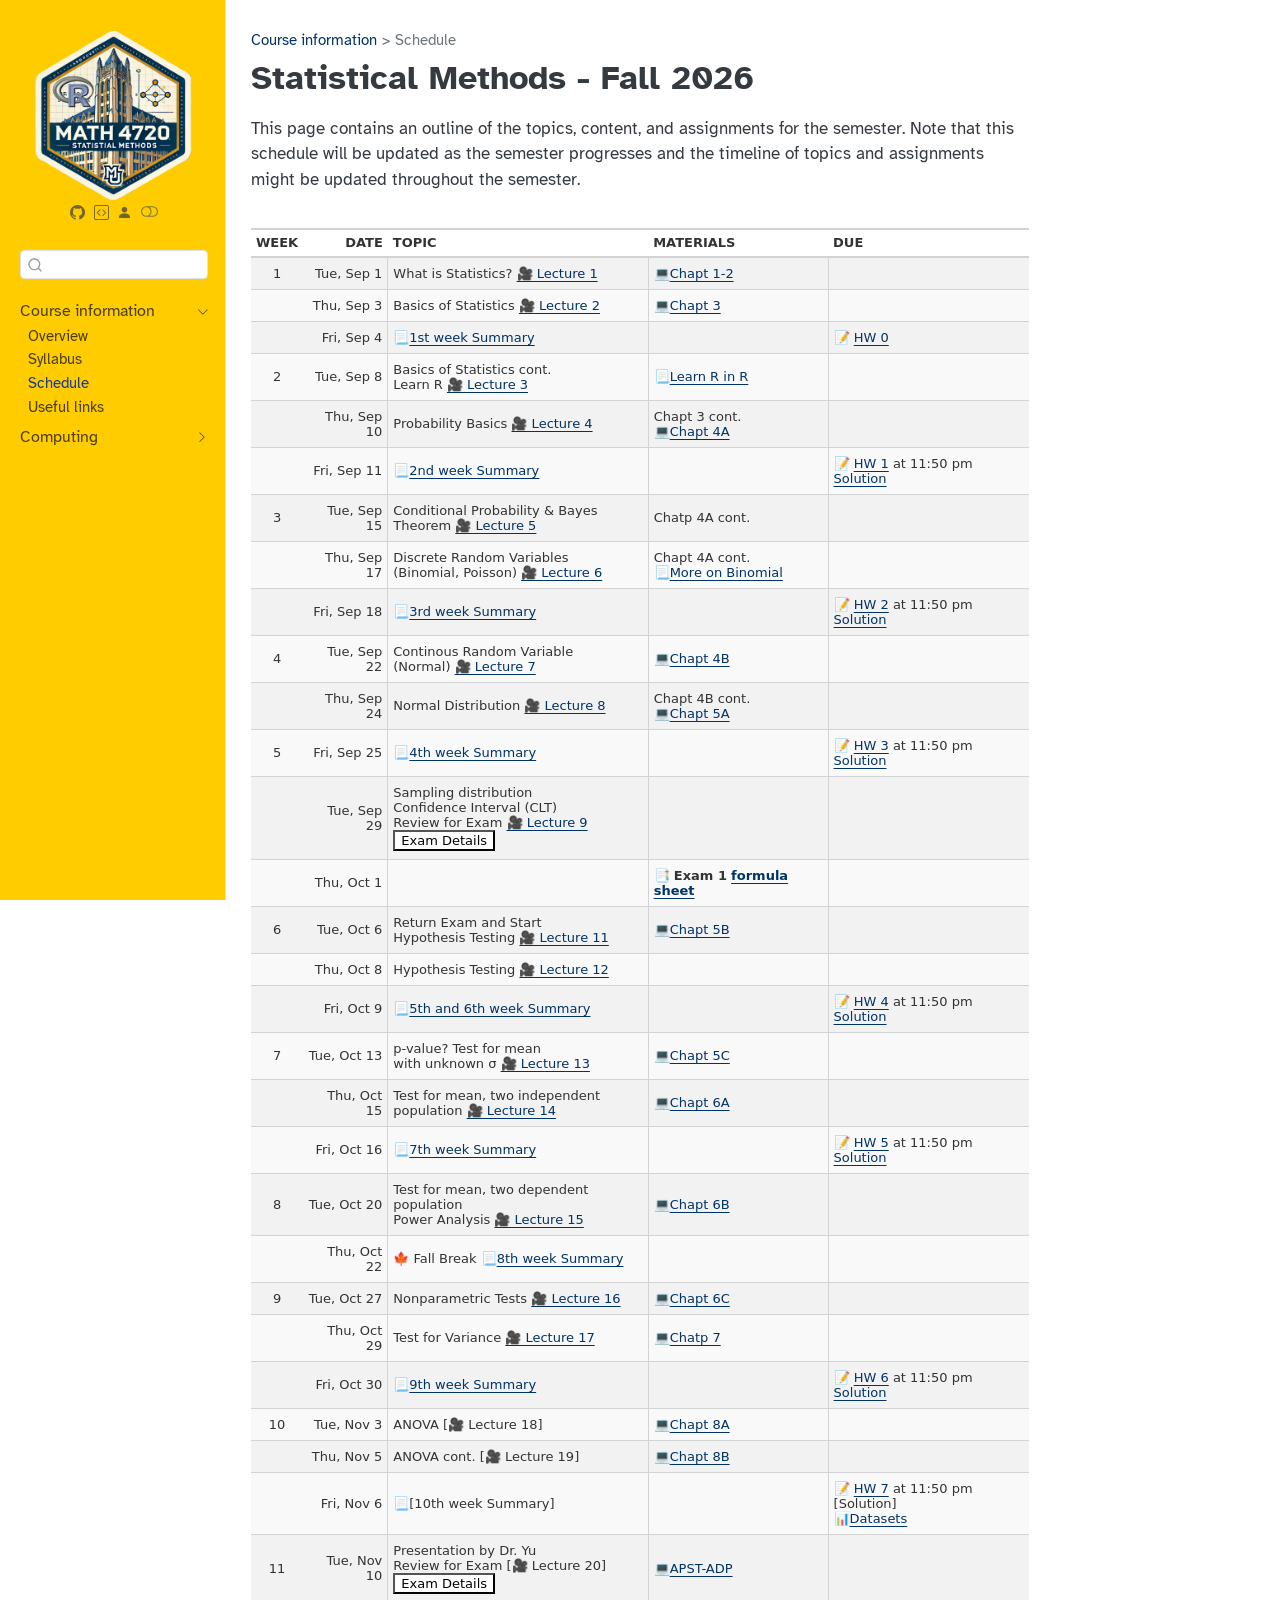
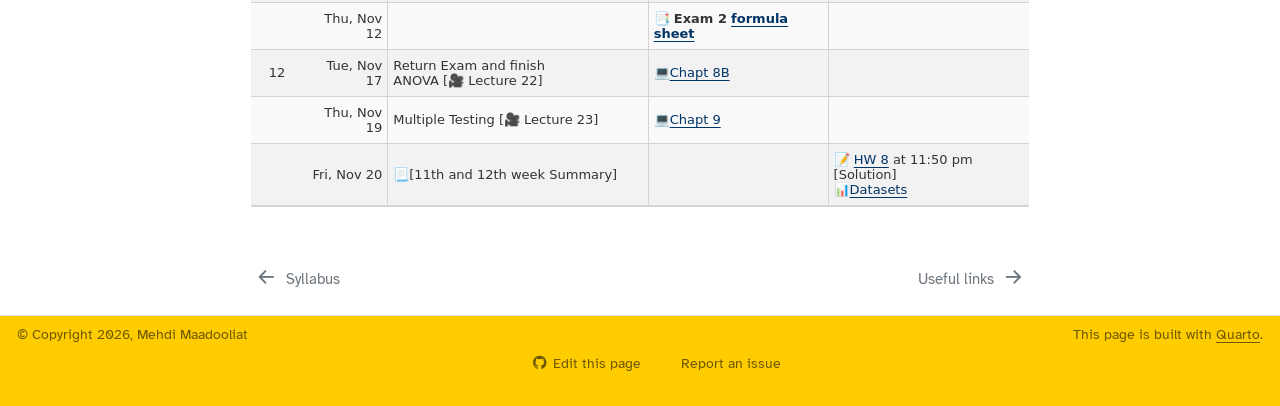
==== index.html @ c29552c4 "Deploying to gh-pages from @ mmadoliat/statmeth-f26@76bbafe09c97dda38ba0b9396dd1fb49b30113b1 🚀" ====
<!DOCTYPE html>
<html xmlns="http://www.w3.org/1999/xhtml" lang="en" xml:lang="en"><head>

<meta charset="utf-8">
<meta name="generator" content="quarto-1.5.9">

<meta name="viewport" content="width=device-width, initial-scale=1.0, user-scalable=yes">


<title>MATH 4720 (MSSC 5720) – Statistical Methods - Fall 2026</title>
<style>
code{white-space: pre-wrap;}
span.smallcaps{font-variant: small-caps;}
div.columns{display: flex; gap: min(4vw, 1.5em);}
div.column{flex: auto; overflow-x: auto;}
div.hanging-indent{margin-left: 1.5em; text-indent: -1.5em;}
ul.task-list{list-style: none;}
ul.task-list li input[type="checkbox"] {
  width: 0.8em;
  margin: 0 0.8em 0.2em -1em; /* quarto-specific, see https://github.com/quarto-dev/quarto-cli/issues/4556 */ 
  vertical-align: middle;
}
</style>


<script src="site_libs/quarto-nav/quarto-nav.js"></script>
<script src="site_libs/clipboard/clipboard.min.js"></script>
<script src="site_libs/quarto-search/autocomplete.umd.js"></script>
<script src="site_libs/quarto-search/fuse.min.js"></script>
<script src="site_libs/quarto-search/quarto-search.js"></script>
<meta name="quarto:offset" content="./">
<link href="./course-links.html" rel="next">
<link href="./course-syllabus.html" rel="prev">
<script src="site_libs/quarto-html/quarto.js"></script>
<script src="site_libs/quarto-html/popper.min.js"></script>
<script src="site_libs/quarto-html/tippy.umd.min.js"></script>
<script src="site_libs/quarto-html/anchor.min.js"></script>
<link href="site_libs/quarto-html/tippy.css" rel="stylesheet">
<link href="site_libs/quarto-html/quarto-syntax-highlighting.css" rel="stylesheet" class="quarto-color-scheme" id="quarto-text-highlighting-styles">
<link href="site_libs/quarto-html/quarto-syntax-highlighting-dark.css" rel="prefetch" class="quarto-color-scheme quarto-color-alternate" id="quarto-text-highlighting-styles">
<script src="site_libs/bootstrap/bootstrap.min.js"></script>
<link href="site_libs/bootstrap/bootstrap-icons.css" rel="stylesheet">
<link href="site_libs/bootstrap/bootstrap.min.css" rel="stylesheet" class="quarto-color-scheme" id="quarto-bootstrap" data-mode="light">
<link href="site_libs/bootstrap/bootstrap-dark.min.css" rel="prefetch" class="quarto-color-scheme quarto-color-alternate" id="quarto-bootstrap" data-mode="dark">
<script id="quarto-search-options" type="application/json">{
  "location": "sidebar",
  "copy-button": false,
  "collapse-after": 3,
  "panel-placement": "start",
  "type": "textbox",
  "limit": 50,
  "keyboard-shortcut": [
    "f",
    "/",
    "s"
  ],
  "show-item-context": false,
  "language": {
    "search-no-results-text": "No results",
    "search-matching-documents-text": "matching documents",
    "search-copy-link-title": "Copy link to search",
    "search-hide-matches-text": "Hide additional matches",
    "search-more-match-text": "more match in this document",
    "search-more-matches-text": "more matches in this document",
    "search-clear-button-title": "Clear",
    "search-text-placeholder": "",
    "search-detached-cancel-button-title": "Cancel",
    "search-submit-button-title": "Submit",
    "search-label": "Search"
  }
}</script>


<meta property="og:title" content="MATH 4720 (MSSC 5720) - Statistical Methods - Fall 2026">
<meta property="og:description" content="Homepage for ‘Statistical Methods’ at Marquette University, Fall 2026.">
<meta property="og:site_name" content="MATH 4720 (MSSC 5720)">
<meta name="twitter:title" content="MATH 4720 (MSSC 5720) - Statistical Methods - Fall 2026">
<meta name="twitter:description" content="Homepage for ‘Statistical Methods’ at Marquette University, Fall 2026.">
<meta name="twitter:image" content="https://tinyurl.com/f26-4720/images/twitter-card.png">
<meta name="twitter:creator" content="@mmadoliat">
<meta name="twitter:image-height" content="1080">
<meta name="twitter:image-width" content="1920">
<meta name="twitter:card" content="summary_large_image">
</head>

<body class="nav-sidebar docked">

<div id="quarto-search-results"></div>
  <header id="quarto-header" class="headroom fixed-top">
  <nav class="quarto-secondary-nav">
    <div class="container-fluid d-flex">
      <button type="button" class="quarto-btn-toggle btn" data-bs-toggle="collapse" data-bs-target=".quarto-sidebar-collapse-item" aria-controls="quarto-sidebar" aria-expanded="false" aria-label="Toggle sidebar navigation" onclick="if (window.quartoToggleHeadroom) { window.quartoToggleHeadroom(); }">
        <i class="bi bi-layout-text-sidebar-reverse"></i>
      </button>
        <nav class="quarto-page-breadcrumbs" aria-label="breadcrumb"><ol class="breadcrumb"><li class="breadcrumb-item"><a href="./course-overview.html">Course information</a></li><li class="breadcrumb-item"><a href="./index.html">Schedule</a></li></ol></nav>
        <a class="flex-grow-1" role="button" data-bs-toggle="collapse" data-bs-target=".quarto-sidebar-collapse-item" aria-controls="quarto-sidebar" aria-expanded="false" aria-label="Toggle sidebar navigation" onclick="if (window.quartoToggleHeadroom) { window.quartoToggleHeadroom(); }">      
        </a>
      <button type="button" class="btn quarto-search-button" aria-label="" onclick="window.quartoOpenSearch();">
        <i class="bi bi-search"></i>
      </button>
    </div>
  </nav>
</header>
<!-- content -->
<div id="quarto-content" class="quarto-container page-columns page-rows-contents page-layout-article">
<!-- sidebar -->
  <nav id="quarto-sidebar" class="sidebar collapse collapse-horizontal quarto-sidebar-collapse-item sidebar-navigation docked overflow-auto">
    <div class="pt-lg-2 mt-2 text-center sidebar-header">
      <a href="./index.html" class="sidebar-logo-link">
      <img src="./images/logo.png" alt="" class="sidebar-logo py-0 d-lg-inline d-none">
      </a>
      <div class="sidebar-tools-main tools-wide">
    <a href="https://github.com/mmadoliat/statmeth-f26/" title="GitHub organization" class="quarto-navigation-tool px-1" aria-label="GitHub organization"><i class="bi bi-github"></i></a>
    <a href="https://tinyurl.com/f26-4720" title="TinyURL" class="quarto-navigation-tool px-1" aria-label="TinyURL"><i class="bi bi-code-square"></i></a>
    <a href="https://d2l.mu.edu/" title="D2L" class="quarto-navigation-tool px-1" aria-label="D2L"><i class="bi bi-person-fill"></i></a>
  <a href="" class="quarto-color-scheme-toggle quarto-navigation-tool  px-1" onclick="window.quartoToggleColorScheme(); return false;" title="Toggle dark mode"><i class="bi"></i></a>
</div>
      </div>
        <div class="mt-2 flex-shrink-0 align-items-center">
        <div class="sidebar-search">
        <div id="quarto-search" class="" title="Search"></div>
        </div>
        </div>
    <div class="sidebar-menu-container"> 
    <ul class="list-unstyled mt-1">
        <li class="sidebar-item sidebar-item-section">
      <div class="sidebar-item-container"> 
            <a class="sidebar-item-text sidebar-link text-start" data-bs-toggle="collapse" data-bs-target="#quarto-sidebar-section-1" aria-expanded="true">
 <span class="menu-text">Course information</span></a>
          <a class="sidebar-item-toggle text-start" data-bs-toggle="collapse" data-bs-target="#quarto-sidebar-section-1" aria-expanded="true" aria-label="Toggle section">
            <i class="bi bi-chevron-right ms-2"></i>
          </a> 
      </div>
      <ul id="quarto-sidebar-section-1" class="collapse list-unstyled sidebar-section depth1 show">  
          <li class="sidebar-item">
  <div class="sidebar-item-container"> 
  <a href="./course-overview.html" class="sidebar-item-text sidebar-link">
 <span class="menu-text">Overview</span></a>
  </div>
</li>
          <li class="sidebar-item">
  <div class="sidebar-item-container"> 
  <a href="./course-syllabus.html" class="sidebar-item-text sidebar-link">
 <span class="menu-text">Syllabus</span></a>
  </div>
</li>
          <li class="sidebar-item">
  <div class="sidebar-item-container"> 
  <a href="./index.html" class="sidebar-item-text sidebar-link active">
 <span class="menu-text">Schedule</span></a>
  </div>
</li>
          <li class="sidebar-item">
  <div class="sidebar-item-container"> 
  <a href="./course-links.html" class="sidebar-item-text sidebar-link">
 <span class="menu-text">Useful links</span></a>
  </div>
</li>
      </ul>
  </li>
        <li class="sidebar-item sidebar-item-section">
      <div class="sidebar-item-container"> 
            <a class="sidebar-item-text sidebar-link text-start collapsed" data-bs-toggle="collapse" data-bs-target="#quarto-sidebar-section-2" aria-expanded="false">
 <span class="menu-text">Computing</span></a>
          <a class="sidebar-item-toggle text-start collapsed" data-bs-toggle="collapse" data-bs-target="#quarto-sidebar-section-2" aria-expanded="false" aria-label="Toggle section">
            <i class="bi bi-chevron-right ms-2"></i>
          </a> 
      </div>
      <ul id="quarto-sidebar-section-2" class="collapse list-unstyled sidebar-section depth1 ">  
          <li class="sidebar-item">
  <div class="sidebar-item-container"> 
  <a href="./computing/computing-cheatsheets.html" class="sidebar-item-text sidebar-link">
 <span class="menu-text">Cheatsheets</span></a>
  </div>
</li>
      </ul>
  </li>
    </ul>
    </div>
</nav>
<div id="quarto-sidebar-glass" class="quarto-sidebar-collapse-item" data-bs-toggle="collapse" data-bs-target=".quarto-sidebar-collapse-item"></div>
<!-- margin-sidebar -->
    <div id="quarto-margin-sidebar" class="sidebar margin-sidebar zindex-bottom">
        
    </div>
<!-- main -->
<main class="content" id="quarto-document-content">

<header id="title-block-header" class="quarto-title-block default"><nav class="quarto-page-breadcrumbs quarto-title-breadcrumbs d-none d-lg-block" aria-label="breadcrumb"><ol class="breadcrumb"><li class="breadcrumb-item"><a href="./course-overview.html">Course information</a></li><li class="breadcrumb-item"><a href="./index.html">Schedule</a></li></ol></nav>
<div class="quarto-title">
<h1 class="title">Statistical Methods - Fall 2026</h1>
</div>



<div class="quarto-title-meta">

    
  
    
  </div>
  


</header>


<p>This page contains an outline of the topics, content, and assignments for the semester. Note that this schedule will be updated as the semester progresses and the timeline of topics and assignments might be updated throughout the semester.</p>
<div class="cell">
<div class="cell-output-display">
<div>
<div id="nlywoxicpt" style="padding-left:0px;padding-right:0px;padding-top:10px;padding-bottom:10px;overflow-x:auto;overflow-y:auto;width:auto;height:auto;">
<style>#nlywoxicpt table {
  font-family: system-ui, 'Segoe UI', Roboto, Helvetica, Arial, sans-serif, 'Apple Color Emoji', 'Segoe UI Emoji', 'Segoe UI Symbol', 'Noto Color Emoji';
  -webkit-font-smoothing: antialiased;
  -moz-osx-font-smoothing: grayscale;
}

#nlywoxicpt thead, #nlywoxicpt tbody, #nlywoxicpt tfoot, #nlywoxicpt tr, #nlywoxicpt td, #nlywoxicpt th {
  border-style: none;
}

#nlywoxicpt p {
  margin: 0;
  padding: 0;
}

#nlywoxicpt .gt_table {
  display: table;
  border-collapse: collapse;
  line-height: normal;
  margin-left: auto;
  margin-right: auto;
  color: #333333;
  font-size: 13px;
  font-weight: normal;
  font-style: normal;
  background-color: #FFFFFF;
  width: auto;
  border-top-style: solid;
  border-top-width: 2px;
  border-top-color: #A8A8A8;
  border-right-style: none;
  border-right-width: 2px;
  border-right-color: #D3D3D3;
  border-bottom-style: solid;
  border-bottom-width: 2px;
  border-bottom-color: #A8A8A8;
  border-left-style: none;
  border-left-width: 2px;
  border-left-color: #D3D3D3;
}

#nlywoxicpt .gt_caption {
  padding-top: 4px;
  padding-bottom: 4px;
}

#nlywoxicpt .gt_title {
  color: #333333;
  font-size: 125%;
  font-weight: initial;
  padding-top: 4px;
  padding-bottom: 4px;
  padding-left: 5px;
  padding-right: 5px;
  border-bottom-color: #FFFFFF;
  border-bottom-width: 0;
}

#nlywoxicpt .gt_subtitle {
  color: #333333;
  font-size: 85%;
  font-weight: initial;
  padding-top: 3px;
  padding-bottom: 5px;
  padding-left: 5px;
  padding-right: 5px;
  border-top-color: #FFFFFF;
  border-top-width: 0;
}

#nlywoxicpt .gt_heading {
  background-color: #FFFFFF;
  text-align: center;
  border-bottom-color: #FFFFFF;
  border-left-style: none;
  border-left-width: 1px;
  border-left-color: #D3D3D3;
  border-right-style: none;
  border-right-width: 1px;
  border-right-color: #D3D3D3;
}

#nlywoxicpt .gt_bottom_border {
  border-bottom-style: solid;
  border-bottom-width: 2px;
  border-bottom-color: #D3D3D3;
}

#nlywoxicpt .gt_col_headings {
  border-top-style: solid;
  border-top-width: 2px;
  border-top-color: #D3D3D3;
  border-bottom-style: solid;
  border-bottom-width: 2px;
  border-bottom-color: #D3D3D3;
  border-left-style: none;
  border-left-width: 1px;
  border-left-color: #D3D3D3;
  border-right-style: none;
  border-right-width: 1px;
  border-right-color: #D3D3D3;
}

#nlywoxicpt .gt_col_heading {
  color: #333333;
  background-color: #FFFFFF;
  font-size: 100%;
  font-weight: normal;
  text-transform: inherit;
  border-left-style: none;
  border-left-width: 1px;
  border-left-color: #D3D3D3;
  border-right-style: none;
  border-right-width: 1px;
  border-right-color: #D3D3D3;
  vertical-align: bottom;
  padding-top: 5px;
  padding-bottom: 6px;
  padding-left: 5px;
  padding-right: 5px;
  overflow-x: hidden;
}

#nlywoxicpt .gt_column_spanner_outer {
  color: #333333;
  background-color: #FFFFFF;
  font-size: 100%;
  font-weight: normal;
  text-transform: inherit;
  padding-top: 0;
  padding-bottom: 0;
  padding-left: 4px;
  padding-right: 4px;
}

#nlywoxicpt .gt_column_spanner_outer:first-child {
  padding-left: 0;
}

#nlywoxicpt .gt_column_spanner_outer:last-child {
  padding-right: 0;
}

#nlywoxicpt .gt_column_spanner {
  border-bottom-style: solid;
  border-bottom-width: 2px;
  border-bottom-color: #D3D3D3;
  vertical-align: bottom;
  padding-top: 5px;
  padding-bottom: 5px;
  overflow-x: hidden;
  display: inline-block;
  width: 100%;
}

#nlywoxicpt .gt_spanner_row {
  border-bottom-style: hidden;
}

#nlywoxicpt .gt_group_heading {
  padding-top: 8px;
  padding-bottom: 8px;
  padding-left: 5px;
  padding-right: 5px;
  color: #333333;
  background-color: #FFFFFF;
  font-size: 100%;
  font-weight: initial;
  text-transform: inherit;
  border-top-style: solid;
  border-top-width: 2px;
  border-top-color: #D3D3D3;
  border-bottom-style: solid;
  border-bottom-width: 2px;
  border-bottom-color: #D3D3D3;
  border-left-style: none;
  border-left-width: 1px;
  border-left-color: #D3D3D3;
  border-right-style: none;
  border-right-width: 1px;
  border-right-color: #D3D3D3;
  vertical-align: middle;
  text-align: left;
}

#nlywoxicpt .gt_empty_group_heading {
  padding: 0.5px;
  color: #333333;
  background-color: #FFFFFF;
  font-size: 100%;
  font-weight: initial;
  border-top-style: solid;
  border-top-width: 2px;
  border-top-color: #D3D3D3;
  border-bottom-style: solid;
  border-bottom-width: 2px;
  border-bottom-color: #D3D3D3;
  vertical-align: middle;
}

#nlywoxicpt .gt_from_md > :first-child {
  margin-top: 0;
}

#nlywoxicpt .gt_from_md > :last-child {
  margin-bottom: 0;
}

#nlywoxicpt .gt_row {
  padding-top: 8px;
  padding-bottom: 8px;
  padding-left: 5px;
  padding-right: 5px;
  margin: 10px;
  border-top-style: solid;
  border-top-width: 1px;
  border-top-color: #D3D3D3;
  border-left-style: none;
  border-left-width: 1px;
  border-left-color: #D3D3D3;
  border-right-style: none;
  border-right-width: 1px;
  border-right-color: #D3D3D3;
  vertical-align: middle;
  overflow-x: hidden;
}

#nlywoxicpt .gt_stub {
  color: #333333;
  background-color: #FFFFFF;
  font-size: 100%;
  font-weight: initial;
  text-transform: inherit;
  border-right-style: solid;
  border-right-width: 2px;
  border-right-color: #D3D3D3;
  padding-left: 5px;
  padding-right: 5px;
}

#nlywoxicpt .gt_stub_row_group {
  color: #333333;
  background-color: #FFFFFF;
  font-size: 100%;
  font-weight: initial;
  text-transform: inherit;
  border-right-style: solid;
  border-right-width: 2px;
  border-right-color: #D3D3D3;
  padding-left: 5px;
  padding-right: 5px;
  vertical-align: top;
}

#nlywoxicpt .gt_row_group_first td {
  border-top-width: 2px;
}

#nlywoxicpt .gt_row_group_first th {
  border-top-width: 2px;
}

#nlywoxicpt .gt_summary_row {
  color: #333333;
  background-color: #FFFFFF;
  text-transform: inherit;
  padding-top: 8px;
  padding-bottom: 8px;
  padding-left: 5px;
  padding-right: 5px;
}

#nlywoxicpt .gt_first_summary_row {
  border-top-style: solid;
  border-top-color: #D3D3D3;
}

#nlywoxicpt .gt_first_summary_row.thick {
  border-top-width: 2px;
}

#nlywoxicpt .gt_last_summary_row {
  padding-top: 8px;
  padding-bottom: 8px;
  padding-left: 5px;
  padding-right: 5px;
  border-bottom-style: solid;
  border-bottom-width: 2px;
  border-bottom-color: #D3D3D3;
}

#nlywoxicpt .gt_grand_summary_row {
  color: #333333;
  background-color: #FFFFFF;
  text-transform: inherit;
  padding-top: 8px;
  padding-bottom: 8px;
  padding-left: 5px;
  padding-right: 5px;
}

#nlywoxicpt .gt_first_grand_summary_row {
  padding-top: 8px;
  padding-bottom: 8px;
  padding-left: 5px;
  padding-right: 5px;
  border-top-style: double;
  border-top-width: 6px;
  border-top-color: #D3D3D3;
}

#nlywoxicpt .gt_last_grand_summary_row_top {
  padding-top: 8px;
  padding-bottom: 8px;
  padding-left: 5px;
  padding-right: 5px;
  border-bottom-style: double;
  border-bottom-width: 6px;
  border-bottom-color: #D3D3D3;
}

#nlywoxicpt .gt_striped {
  background-color: rgba(128, 128, 128, 0.05);
}

#nlywoxicpt .gt_table_body {
  border-top-style: solid;
  border-top-width: 2px;
  border-top-color: #D3D3D3;
  border-bottom-style: solid;
  border-bottom-width: 2px;
  border-bottom-color: #D3D3D3;
}

#nlywoxicpt .gt_footnotes {
  color: #333333;
  background-color: #FFFFFF;
  border-bottom-style: none;
  border-bottom-width: 2px;
  border-bottom-color: #D3D3D3;
  border-left-style: none;
  border-left-width: 2px;
  border-left-color: #D3D3D3;
  border-right-style: none;
  border-right-width: 2px;
  border-right-color: #D3D3D3;
}

#nlywoxicpt .gt_footnote {
  margin: 0px;
  font-size: 90%;
  padding-top: 4px;
  padding-bottom: 4px;
  padding-left: 5px;
  padding-right: 5px;
}

#nlywoxicpt .gt_sourcenotes {
  color: #333333;
  background-color: #FFFFFF;
  border-bottom-style: none;
  border-bottom-width: 2px;
  border-bottom-color: #D3D3D3;
  border-left-style: none;
  border-left-width: 2px;
  border-left-color: #D3D3D3;
  border-right-style: none;
  border-right-width: 2px;
  border-right-color: #D3D3D3;
}

#nlywoxicpt .gt_sourcenote {
  font-size: 90%;
  padding-top: 4px;
  padding-bottom: 4px;
  padding-left: 5px;
  padding-right: 5px;
}

#nlywoxicpt .gt_left {
  text-align: left;
}

#nlywoxicpt .gt_center {
  text-align: center;
}

#nlywoxicpt .gt_right {
  text-align: right;
  font-variant-numeric: tabular-nums;
}

#nlywoxicpt .gt_font_normal {
  font-weight: normal;
}

#nlywoxicpt .gt_font_bold {
  font-weight: bold;
}

#nlywoxicpt .gt_font_italic {
  font-style: italic;
}

#nlywoxicpt .gt_super {
  font-size: 65%;
}

#nlywoxicpt .gt_footnote_marks {
  font-size: 75%;
  vertical-align: 0.4em;
  position: initial;
}

#nlywoxicpt .gt_asterisk {
  font-size: 100%;
  vertical-align: 0;
}

#nlywoxicpt .gt_indent_1 {
  text-indent: 5px;
}

#nlywoxicpt .gt_indent_2 {
  text-indent: 10px;
}

#nlywoxicpt .gt_indent_3 {
  text-indent: 15px;
}

#nlywoxicpt .gt_indent_4 {
  text-indent: 20px;
}

#nlywoxicpt .gt_indent_5 {
  text-indent: 25px;
}

#nlywoxicpt .katex-display {
  display: inline-flex !important;
  margin-bottom: 0.75em !important;
}

#nlywoxicpt div.Reactable > div.rt-table > div.rt-thead > div.rt-tr.rt-tr-group-header > div.rt-th-group:after {
  height: 0px !important;
}
</style>

<table class="gt_table table table-sm table-striped small" data-quarto-postprocess="true" data-quarto-disable-processing="false" data-quarto-bootstrap="false">
<thead>
<tr class="header gt_col_headings">
<th id="<div data-qmd-base64=&quot;KipXRUVLKio=&quot;><div class='gt_from_md'><p><strong>WEEK</strong></p>
</div></div>" class="gt_col_heading gt_columns_bottom_border gt_center" data-quarto-table-cell-role="th" scope="col"><p><strong>WEEK</strong></p></th>
<th id="<div data-qmd-base64=&quot;KipEQVRFKio=&quot;><div class='gt_from_md'><p><strong>DATE</strong></p>
</div></div>" class="gt_col_heading gt_columns_bottom_border gt_right" data-quarto-table-cell-role="th" scope="col"><p><strong>DATE</strong></p></th>
<th id="<div data-qmd-base64=&quot;KipUT1BJQyoq&quot;><div class='gt_from_md'><p><strong>TOPIC</strong></p>
</div></div>" class="gt_col_heading gt_columns_bottom_border gt_left" data-quarto-table-cell-role="th" scope="col"><p><strong>TOPIC</strong></p></th>
<th id="<div data-qmd-base64=&quot;KipNQVRFUklBTFMqKg==&quot;><div class='gt_from_md'><p><strong>MATERIALS</strong></p>
</div></div>" class="gt_col_heading gt_columns_bottom_border gt_left" data-quarto-table-cell-role="th" scope="col"><p><strong>MATERIALS</strong></p></th>
<th id="<div data-qmd-base64=&quot;KipEVUUqKg==&quot;><div class='gt_from_md'><p><strong>DUE</strong></p>
</div></div>" class="gt_col_heading gt_columns_bottom_border gt_left" data-quarto-table-cell-role="th" scope="col"><p><strong>DUE</strong></p></th>
</tr>
</thead>
<tbody class="gt_table_body">
<tr class="odd">
<td class="gt_row gt_center" headers="week">1</td>
<td class="gt_row gt_right" headers="date" style="border-right-width: 1px; border-right-style: solid; border-right-color: #D3D3D3">Tue, Sep 1</td>
<td class="gt_row gt_left" headers="topic" style="border-right-width: 1px; border-right-style: solid; border-right-color: #D3D3D3"><p>What is Statistics? <a href="https://marq.sharepoint.com/:v:/t/SIS_1820_1_0054/IQAE0M5m7HeLQ4xJ21-NlZm9AQFQqF8CidukUp87XTRj3QA?e=zSW6y9">🎥 Lecture 1</a></p></td>
<td class="gt_row gt_left" headers="materials" style="border-right-width: 1px; border-right-style: solid; border-right-color: #D3D3D3"><p>💻<a href="./slides/pdf/Chapt1-2.pdf">Chapt 1-2</a></p></td>
<td class="gt_row gt_left" headers="due"><br>
</td>
</tr>
<tr class="even">
<td class="gt_row gt_center gt_striped" headers="week"><br>
</td>
<td class="gt_row gt_right gt_striped" headers="date" style="border-right-width: 1px; border-right-style: solid; border-right-color: #D3D3D3">Thu, Sep 3</td>
<td class="gt_row gt_left gt_striped" headers="topic" style="border-right-width: 1px; border-right-style: solid; border-right-color: #D3D3D3"><p>Basics of Statistics <a href="https://marq.sharepoint.com/:v:/t/SIS_1820_1_0054/IQB5DtgOymg2TIJ_WgNOyyIKAStouUdgENz4pvC7JYA2u6c?e=d2HgjU">🎥 Lecture 2</a></p></td>
<td class="gt_row gt_left gt_striped" headers="materials" style="border-right-width: 1px; border-right-style: solid; border-right-color: #D3D3D3"><p>💻<a href="./slides/pdf/Chapt3.pdf">Chapt 3</a></p></td>
<td class="gt_row gt_left gt_striped" headers="due"><br>
</td>
</tr>
<tr class="odd">
<td class="gt_row gt_center" headers="week"><br>
</td>
<td class="gt_row gt_right" headers="date" style="border-right-width: 1px; border-right-style: solid; border-right-color: #D3D3D3">Fri, Sep 4</td>
<td class="gt_row gt_left" headers="topic" style="border-right-width: 1px; border-right-style: solid; border-right-color: #D3D3D3"><p>📃<a href="./summary/sum1_4720_f26.pdf">1st week Summary</a></p></td>
<td class="gt_row gt_left" headers="materials" style="border-right-width: 1px; border-right-style: solid; border-right-color: #D3D3D3"><br>
</td>
<td class="gt_row gt_left" headers="due"><p>📝 <a href="https://swirlstats.com/">HW 0</a></p></td>
</tr>
<tr class="even">
<td class="gt_row gt_center gt_striped" headers="week">2</td>
<td class="gt_row gt_right gt_striped" headers="date" style="border-right-width: 1px; border-right-style: solid; border-right-color: #D3D3D3">Tue, Sep 8</td>
<td class="gt_row gt_left gt_striped" headers="topic" style="border-right-width: 1px; border-right-style: solid; border-right-color: #D3D3D3"><p>Basics of Statistics cont. <br> Learn R <a href="https://marq.sharepoint.com/:v:/t/SIS_1820_1_0054/IQCADgsLpJd1Saa2p_ctNNuUAYOeLqgaKKxhX8M549UuA8o?e=kHAfJc">🎥 Lecture 3</a></p></td>
<td class="gt_row gt_left gt_striped" headers="materials" style="border-right-width: 1px; border-right-style: solid; border-right-color: #D3D3D3"><p>📃<a href="./slides/Learn-R.zip">Learn R in R</a></p></td>
<td class="gt_row gt_left gt_striped" headers="due"><br>
</td>
</tr>
<tr class="odd">
<td class="gt_row gt_center" headers="week"><br>
</td>
<td class="gt_row gt_right" headers="date" style="border-right-width: 1px; border-right-style: solid; border-right-color: #D3D3D3">Thu, Sep 10</td>
<td class="gt_row gt_left" headers="topic" style="border-right-width: 1px; border-right-style: solid; border-right-color: #D3D3D3"><p>Probability Basics <a href="https://marq.sharepoint.com/:v:/t/SIS_1820_1_0054/IQCIPP39GQsVSrQ3VRslP90VAfAIOR71NTC6aA5vfQbhKLU?e=FBtR9a">🎥 Lecture 4</a></p></td>
<td class="gt_row gt_left" headers="materials" style="border-right-width: 1px; border-right-style: solid; border-right-color: #D3D3D3"><p>Chapt 3 cont. <br> 💻<a href="./slides/pdf/Chapt4A.pdf">Chapt 4A</a></p></td>
<td class="gt_row gt_left" headers="due"><br>
</td>
</tr>
<tr class="even">
<td class="gt_row gt_center gt_striped" headers="week"><br>
</td>
<td class="gt_row gt_right gt_striped" headers="date" style="border-right-width: 1px; border-right-style: solid; border-right-color: #D3D3D3">Fri, Sep 11</td>
<td class="gt_row gt_left gt_striped" headers="topic" style="border-right-width: 1px; border-right-style: solid; border-right-color: #D3D3D3"><p>📃<a href="./summary/sum2_4720_f26.pdf">2nd week Summary</a></p></td>
<td class="gt_row gt_left gt_striped" headers="materials" style="border-right-width: 1px; border-right-style: solid; border-right-color: #D3D3D3"><br>
</td>
<td class="gt_row gt_left gt_striped" headers="due"><p>📝 <a href="http://d2l.mu.edu/">HW 1</a> at 11:50 pm <a href="./sol/HW1.pdf">Solution</a></p></td>
</tr>
<tr class="odd">
<td class="gt_row gt_center" headers="week">3</td>
<td class="gt_row gt_right" headers="date" style="border-right-width: 1px; border-right-style: solid; border-right-color: #D3D3D3">Tue, Sep 15</td>
<td class="gt_row gt_left" headers="topic" style="border-right-width: 1px; border-right-style: solid; border-right-color: #D3D3D3"><p>Conditional Probability &amp; Bayes <br> Theorem <a href="https://marq.sharepoint.com/:v:/t/SIS_1820_1_0054/IQASvf99N1lKRpZNWLON4J6bAQEVq9KrIjqt6Ia_ujitQu8?e=SxhSD4">🎥 Lecture 5</a></p></td>
<td class="gt_row gt_left" headers="materials" style="border-right-width: 1px; border-right-style: solid; border-right-color: #D3D3D3"><p>Chatp 4A cont.</p></td>
<td class="gt_row gt_left" headers="due"><br>
</td>
</tr>
<tr class="even">
<td class="gt_row gt_center gt_striped" headers="week"><br>
</td>
<td class="gt_row gt_right gt_striped" headers="date" style="border-right-width: 1px; border-right-style: solid; border-right-color: #D3D3D3">Thu, Sep 17</td>
<td class="gt_row gt_left gt_striped" headers="topic" style="border-right-width: 1px; border-right-style: solid; border-right-color: #D3D3D3"><p>Discrete Random Variables <br> (Binomial, Poisson) <a href="https://marq.sharepoint.com/:v:/t/SIS_1820_1_0054/IQAr_u7FqJBBR5R06zDEEdmsAZPEcB6dDrNx57WSJ9JvvkQ?e=je3g9Z">🎥 Lecture 6</a></p></td>
<td class="gt_row gt_left gt_striped" headers="materials" style="border-right-width: 1px; border-right-style: solid; border-right-color: #D3D3D3"><p>Chapt 4A cont. <br> 📃<a href="./slides/pdf/More-on-Binomial.pdf">More on Binomial</a></p></td>
<td class="gt_row gt_left gt_striped" headers="due"><br>
</td>
</tr>
<tr class="odd">
<td class="gt_row gt_center" headers="week"><br>
</td>
<td class="gt_row gt_right" headers="date" style="border-right-width: 1px; border-right-style: solid; border-right-color: #D3D3D3">Fri, Sep 18</td>
<td class="gt_row gt_left" headers="topic" style="border-right-width: 1px; border-right-style: solid; border-right-color: #D3D3D3"><p>📃<a href="./summary/sum3_4720_f26.pdf">3rd week Summary</a></p></td>
<td class="gt_row gt_left" headers="materials" style="border-right-width: 1px; border-right-style: solid; border-right-color: #D3D3D3"><br>
</td>
<td class="gt_row gt_left" headers="due"><p>📝 <a href="http://d2l.mu.edu/">HW 2</a> at 11:50 pm <a href="./sol/HW2.pdf">Solution</a></p></td>
</tr>
<tr class="even">
<td class="gt_row gt_center gt_striped" headers="week">4</td>
<td class="gt_row gt_right gt_striped" headers="date" style="border-right-width: 1px; border-right-style: solid; border-right-color: #D3D3D3">Tue, Sep 22</td>
<td class="gt_row gt_left gt_striped" headers="topic" style="border-right-width: 1px; border-right-style: solid; border-right-color: #D3D3D3"><p>Continous Random Variable <br> (Normal) <a href="https://marq.sharepoint.com/:v:/t/SIS_1820_1_0054/IQDvroE8raVOSLjffpl9OUzMAeibRpfA6EiUg4lor-uBs1Q?e=PdcCO4">🎥 Lecture 7</a></p></td>
<td class="gt_row gt_left gt_striped" headers="materials" style="border-right-width: 1px; border-right-style: solid; border-right-color: #D3D3D3"><p>💻<a href="./slides/pdf/Chapt4B.pdf">Chapt 4B</a></p></td>
<td class="gt_row gt_left gt_striped" headers="due"><br>
</td>
</tr>
<tr class="odd">
<td class="gt_row gt_center" headers="week"><br>
</td>
<td class="gt_row gt_right" headers="date" style="border-right-width: 1px; border-right-style: solid; border-right-color: #D3D3D3">Thu, Sep 24</td>
<td class="gt_row gt_left" headers="topic" style="border-right-width: 1px; border-right-style: solid; border-right-color: #D3D3D3"><p>Normal Distribution <a href="https://marq.sharepoint.com/:v:/t/SIS_1820_1_0054/IQB6mITx1pAdQqrgYXnD-UUlAS43HqaFjplX5HKz5Tyny-o?e=r2cOHQ">🎥 Lecture 8</a></p></td>
<td class="gt_row gt_left" headers="materials" style="border-right-width: 1px; border-right-style: solid; border-right-color: #D3D3D3"><p>Chapt 4B cont. <br> 💻<a href="./slides/pdf/Chapt5A.pdf">Chapt 5A</a></p></td>
<td class="gt_row gt_left" headers="due"><br>
</td>
</tr>
<tr class="even">
<td class="gt_row gt_center gt_striped" headers="week">5</td>
<td class="gt_row gt_right gt_striped" headers="date" style="border-right-width: 1px; border-right-style: solid; border-right-color: #D3D3D3">Fri, Sep 25</td>
<td class="gt_row gt_left gt_striped" headers="topic" style="border-right-width: 1px; border-right-style: solid; border-right-color: #D3D3D3"><p>📃<a href="./summary/sum4_4720_f26.pdf">4th week Summary</a></p></td>
<td class="gt_row gt_left gt_striped" headers="materials" style="border-right-width: 1px; border-right-style: solid; border-right-color: #D3D3D3"><br>
</td>
<td class="gt_row gt_left gt_striped" headers="due"><p>📝 <a href="http://d2l.mu.edu/">HW 3</a> at 11:50 pm <a href="./sol/HW3.pdf">Solution</a></p></td>
</tr>
<tr class="odd">
<td class="gt_row gt_center" headers="week"><br>
</td>
<td class="gt_row gt_right" headers="date" style="border-right-width: 1px; border-right-style: solid; border-right-color: #D3D3D3">Tue, Sep 29</td>
<td class="gt_row gt_left" headers="topic" style="border-right-width: 1px; border-right-style: solid; border-right-color: #D3D3D3"><p>Sampling distribution <br> Confidence Interval (CLT) <br> Review for Exam <a href="https://marq.sharepoint.com/:v:/t/SIS_1820_1_0054/IQD-bZplF960Trw4k_jQyA2jAR780BhhVKGorMhLhNw-Mno?e=ZlxBbP">🎥 Lecture 9</a><br> <button onclick="alert('1.) You should bring your student ID with yourself.\n 2.) You can bring the attached [formula sheet] to Exam.\n (DO NOT write anything else in the formula sheet).\n 3.) You are allowed to bring a calculator to Exam.\n 4.) You have 70 minutes to finish this exam.')">Exam Details</button></p></td>
<td class="gt_row gt_left" headers="materials" style="border-right-width: 1px; border-right-style: solid; border-right-color: #D3D3D3"><br>
</td>
<td class="gt_row gt_left" headers="due"><br>
</td>
</tr>
<tr class="even">
<td class="gt_row gt_center gt_striped" headers="week"><br>
</td>
<td class="gt_row gt_right gt_striped" headers="date" style="border-right-width: 1px; border-right-style: solid; border-right-color: #D3D3D3">Thu, Oct 1</td>
<td class="gt_row gt_left gt_striped" headers="topic" style="border-right-width: 1px; border-right-style: solid; border-right-color: #D3D3D3"><br>
</td>
<td class="gt_row gt_left gt_striped" headers="materials" style="border-right-width: 1px; border-right-style: solid; border-right-color: #D3D3D3"><p>📑 <strong>Exam 1</strong> <b><a href="./summary/formula-sheet1.pdf">formula sheet</a></b></p></td>
<td class="gt_row gt_left gt_striped" headers="due"><br>
</td>
</tr>
<tr class="odd">
<td class="gt_row gt_center" headers="week">6</td>
<td class="gt_row gt_right" headers="date" style="border-right-width: 1px; border-right-style: solid; border-right-color: #D3D3D3">Tue, Oct 6</td>
<td class="gt_row gt_left" headers="topic" style="border-right-width: 1px; border-right-style: solid; border-right-color: #D3D3D3"><p>Return Exam and Start <br> Hypothesis Testing <a href="https://marq.sharepoint.com/:v:/t/SIS_1820_1_0054/IQAFL6G9-pjlQ4eaqBLNl1U-AVBtcX6eaxH488UlX3kqulU?e=I7WwfD">🎥 Lecture 11</a></p></td>
<td class="gt_row gt_left" headers="materials" style="border-right-width: 1px; border-right-style: solid; border-right-color: #D3D3D3"><p>💻<a href="./slides/pdf/Chapt5B.pdf">Chapt 5B</a></p></td>
<td class="gt_row gt_left" headers="due"><br>
</td>
</tr>
<tr class="even">
<td class="gt_row gt_center gt_striped" headers="week"><br>
</td>
<td class="gt_row gt_right gt_striped" headers="date" style="border-right-width: 1px; border-right-style: solid; border-right-color: #D3D3D3">Thu, Oct 8</td>
<td class="gt_row gt_left gt_striped" headers="topic" style="border-right-width: 1px; border-right-style: solid; border-right-color: #D3D3D3"><p>Hypothesis Testing <a href="https://marq.sharepoint.com/:v:/t/SIS_1820_1_0054/IQBsZkIlayjDT6zrhSMX0hR9AQYBfbELiWM5JX2ykpWFacI?e=oZCBzk">🎥 Lecture 12</a></p></td>
<td class="gt_row gt_left gt_striped" headers="materials" style="border-right-width: 1px; border-right-style: solid; border-right-color: #D3D3D3"><br>
</td>
<td class="gt_row gt_left gt_striped" headers="due"><br>
</td>
</tr>
<tr class="odd">
<td class="gt_row gt_center" headers="week"><br>
</td>
<td class="gt_row gt_right" headers="date" style="border-right-width: 1px; border-right-style: solid; border-right-color: #D3D3D3">Fri, Oct 9</td>
<td class="gt_row gt_left" headers="topic" style="border-right-width: 1px; border-right-style: solid; border-right-color: #D3D3D3"><p>📃<a href="./summary/sum5-6_4720_f26.pdf">5th and 6th week Summary</a></p></td>
<td class="gt_row gt_left" headers="materials" style="border-right-width: 1px; border-right-style: solid; border-right-color: #D3D3D3"><br>
</td>
<td class="gt_row gt_left" headers="due"><p>📝 <a href="http://d2l.mu.edu/">HW 4</a> at 11:50 pm <a href="./sol/HW4.pdf">Solution</a></p></td>
</tr>
<tr class="even">
<td class="gt_row gt_center gt_striped" headers="week">7</td>
<td class="gt_row gt_right gt_striped" headers="date" style="border-right-width: 1px; border-right-style: solid; border-right-color: #D3D3D3">Tue, Oct 13</td>
<td class="gt_row gt_left gt_striped" headers="topic" style="border-right-width: 1px; border-right-style: solid; border-right-color: #D3D3D3"><p>p-value? Test for mean <br> with unknown σ <a href="https://marq.sharepoint.com/:v:/t/SIS_1820_1_0054/IQAAsGYsaX5bSaglcEQZJNNAAahgjfc2yDEv5wJJASMZRDc?e=oltGqh">🎥 Lecture 13</a></p></td>
<td class="gt_row gt_left gt_striped" headers="materials" style="border-right-width: 1px; border-right-style: solid; border-right-color: #D3D3D3"><p>💻<a href="./slides/pdf/Chapt5C.pdf">Chapt 5C</a></p></td>
<td class="gt_row gt_left gt_striped" headers="due"><br>
</td>
</tr>
<tr class="odd">
<td class="gt_row gt_center" headers="week"><br>
</td>
<td class="gt_row gt_right" headers="date" style="border-right-width: 1px; border-right-style: solid; border-right-color: #D3D3D3">Thu, Oct 15</td>
<td class="gt_row gt_left" headers="topic" style="border-right-width: 1px; border-right-style: solid; border-right-color: #D3D3D3"><p>Test for mean, two independent <br> population <a href="https://marq.sharepoint.com/:v:/t/SIS_1820_1_0054/IQAVqoQYLD9QTa6KYKGSCE4cAQ1HCAdYdKj_aSGGUVqqr2o?e=75N5lg">🎥 Lecture 14</a></p></td>
<td class="gt_row gt_left" headers="materials" style="border-right-width: 1px; border-right-style: solid; border-right-color: #D3D3D3"><p>💻<a href="./slides/pdf/Chapt6A.pdf">Chapt 6A</a></p></td>
<td class="gt_row gt_left" headers="due"><br>
</td>
</tr>
<tr class="even">
<td class="gt_row gt_center gt_striped" headers="week"><br>
</td>
<td class="gt_row gt_right gt_striped" headers="date" style="border-right-width: 1px; border-right-style: solid; border-right-color: #D3D3D3">Fri, Oct 16</td>
<td class="gt_row gt_left gt_striped" headers="topic" style="border-right-width: 1px; border-right-style: solid; border-right-color: #D3D3D3"><p>📃<a href="./summary/sum7_4720_f26.pdf">7th week Summary</a></p></td>
<td class="gt_row gt_left gt_striped" headers="materials" style="border-right-width: 1px; border-right-style: solid; border-right-color: #D3D3D3"><br>
</td>
<td class="gt_row gt_left gt_striped" headers="due"><p>📝 <a href="http://d2l.mu.edu/">HW 5</a> at 11:50 pm <a href="./sol/HW5.pdf">Solution</a></p></td>
</tr>
<tr class="odd">
<td class="gt_row gt_center" headers="week">8</td>
<td class="gt_row gt_right" headers="date" style="border-right-width: 1px; border-right-style: solid; border-right-color: #D3D3D3">Tue, Oct 20</td>
<td class="gt_row gt_left" headers="topic" style="border-right-width: 1px; border-right-style: solid; border-right-color: #D3D3D3"><p>Test for mean, two dependent population <br> Power Analysis <a href="https://marq.sharepoint.com/:v:/t/SIS_1820_1_0054/IQDmqIIbsUVDQY7ru__55Yf-Af0hTylu3hRsRbp_kOsOiYc?e=H3vpmn">🎥 Lecture 15</a></p></td>
<td class="gt_row gt_left" headers="materials" style="border-right-width: 1px; border-right-style: solid; border-right-color: #D3D3D3"><p>💻<a href="./slides/pdf/Chapt6B.pdf">Chapt 6B</a></p></td>
<td class="gt_row gt_left" headers="due"><br>
</td>
</tr>
<tr class="even">
<td class="gt_row gt_center gt_striped" headers="week"><br>
</td>
<td class="gt_row gt_right gt_striped" headers="date" style="border-right-width: 1px; border-right-style: solid; border-right-color: #D3D3D3">Thu, Oct 22</td>
<td class="gt_row gt_left gt_striped" headers="topic" style="border-right-width: 1px; border-right-style: solid; border-right-color: #D3D3D3"><p>🍁 Fall Break 📃<a href="./summary/sum8_4720_f26.pdf">8th week Summary</a></p></td>
<td class="gt_row gt_left gt_striped" headers="materials" style="border-right-width: 1px; border-right-style: solid; border-right-color: #D3D3D3"><br>
</td>
<td class="gt_row gt_left gt_striped" headers="due"><br>
</td>
</tr>
<tr class="odd">
<td class="gt_row gt_center" headers="week">9</td>
<td class="gt_row gt_right" headers="date" style="border-right-width: 1px; border-right-style: solid; border-right-color: #D3D3D3">Tue, Oct 27</td>
<td class="gt_row gt_left" headers="topic" style="border-right-width: 1px; border-right-style: solid; border-right-color: #D3D3D3"><p>Nonparametric Tests <a href="https://marq.sharepoint.com/:v:/t/SIS_1820_1_0054/IQA5ZPlUv8ueQJeSupwlANL_AdQqlaoS5q-yZPK_UtJ-rH0?e=vvAXsk">🎥 Lecture 16</a></p></td>
<td class="gt_row gt_left" headers="materials" style="border-right-width: 1px; border-right-style: solid; border-right-color: #D3D3D3"><p>💻<a href="./slides/pdf/Chapt6C.pdf">Chapt 6C</a></p></td>
<td class="gt_row gt_left" headers="due"><br>
</td>
</tr>
<tr class="even">
<td class="gt_row gt_center gt_striped" headers="week"><br>
</td>
<td class="gt_row gt_right gt_striped" headers="date" style="border-right-width: 1px; border-right-style: solid; border-right-color: #D3D3D3">Thu, Oct 29</td>
<td class="gt_row gt_left gt_striped" headers="topic" style="border-right-width: 1px; border-right-style: solid; border-right-color: #D3D3D3"><p>Test for Variance <a href="https://marq.sharepoint.com/:v:/t/SIS_1820_1_0054/IQBdQmclclakQqsb63sAP9upAd3rIDHy2YFwKjuZpouE1Y4?e=cYTPfa">🎥 Lecture 17</a></p></td>
<td class="gt_row gt_left gt_striped" headers="materials" style="border-right-width: 1px; border-right-style: solid; border-right-color: #D3D3D3"><p>💻<a href="./slides/pdf/Chapt7.pdf">Chatp 7</a></p></td>
<td class="gt_row gt_left gt_striped" headers="due"><br>
</td>
</tr>
<tr class="odd">
<td class="gt_row gt_center" headers="week"><br>
</td>
<td class="gt_row gt_right" headers="date" style="border-right-width: 1px; border-right-style: solid; border-right-color: #D3D3D3">Fri, Oct 30</td>
<td class="gt_row gt_left" headers="topic" style="border-right-width: 1px; border-right-style: solid; border-right-color: #D3D3D3"><p>📃<a href="./summary/sum9_4720_f26.pdf">9th week Summary</a></p></td>
<td class="gt_row gt_left" headers="materials" style="border-right-width: 1px; border-right-style: solid; border-right-color: #D3D3D3"><br>
</td>
<td class="gt_row gt_left" headers="due"><p>📝 <a href="http://d2l.mu.edu/">HW 6</a> at 11:50 pm <a href="./sol/HW6.pdf">Solution</a></p></td>
</tr>
<tr class="even">
<td class="gt_row gt_center gt_striped" headers="week">10</td>
<td class="gt_row gt_right gt_striped" headers="date" style="border-right-width: 1px; border-right-style: solid; border-right-color: #D3D3D3">Tue, Nov 3</td>
<td class="gt_row gt_left gt_striped" headers="topic" style="border-right-width: 1px; border-right-style: solid; border-right-color: #D3D3D3"><p>ANOVA [🎥 Lecture 18]</p></td>
<td class="gt_row gt_left gt_striped" headers="materials" style="border-right-width: 1px; border-right-style: solid; border-right-color: #D3D3D3"><p>💻<a href="./slides/pdf/Chapt8A.pdf">Chapt 8A</a></p></td>
<td class="gt_row gt_left gt_striped" headers="due"><br>
</td>
</tr>
<tr class="odd">
<td class="gt_row gt_center" headers="week"><br>
</td>
<td class="gt_row gt_right" headers="date" style="border-right-width: 1px; border-right-style: solid; border-right-color: #D3D3D3">Thu, Nov 5</td>
<td class="gt_row gt_left" headers="topic" style="border-right-width: 1px; border-right-style: solid; border-right-color: #D3D3D3"><p>ANOVA cont. [🎥 Lecture 19]</p></td>
<td class="gt_row gt_left" headers="materials" style="border-right-width: 1px; border-right-style: solid; border-right-color: #D3D3D3"><p>💻<a href="./slides/pdf/Chapt8B.pdf">Chapt 8B</a></p></td>
<td class="gt_row gt_left" headers="due"><br>
</td>
</tr>
<tr class="even">
<td class="gt_row gt_center gt_striped" headers="week"><br>
</td>
<td class="gt_row gt_right gt_striped" headers="date" style="border-right-width: 1px; border-right-style: solid; border-right-color: #D3D3D3">Fri, Nov 6</td>
<td class="gt_row gt_left gt_striped" headers="topic" style="border-right-width: 1px; border-right-style: solid; border-right-color: #D3D3D3"><p>📃[10th week Summary]</p></td>
<td class="gt_row gt_left gt_striped" headers="materials" style="border-right-width: 1px; border-right-style: solid; border-right-color: #D3D3D3"><br>
</td>
<td class="gt_row gt_left gt_striped" headers="due"><p>📝 <a href="http://d2l.mu.edu/">HW 7</a> at 11:50 pm [Solution] <br> 📊<a href="./sol/HW7.rda">Datasets</a></p></td>
</tr>
<tr class="odd">
<td class="gt_row gt_center" headers="week">11</td>
<td class="gt_row gt_right" headers="date" style="border-right-width: 1px; border-right-style: solid; border-right-color: #D3D3D3">Tue, Nov 10</td>
<td class="gt_row gt_left" headers="topic" style="border-right-width: 1px; border-right-style: solid; border-right-color: #D3D3D3"><p>Presentation by Dr.&nbsp;Yu <br> Review for Exam [🎥 Lecture 20]<br> <button onclick="alert('1.) You should bring your student ID with yourself.\n 2.) You can bring the attached [formula sheet] to Exam.\n (DO NOT write anything else in the formula sheet).\n 3.) You are allowed to bring a calculator to Exam.\n 4.) You have 70 minutes to finish this exam.')">Exam Details</button></p></td>
<td class="gt_row gt_left" headers="materials" style="border-right-width: 1px; border-right-style: solid; border-right-color: #D3D3D3"><p>💻<a href="./slides/adp_yu.pptx">APST-ADP</a></p></td>
<td class="gt_row gt_left" headers="due"><br>
</td>
</tr>
<tr class="even">
<td class="gt_row gt_center gt_striped" headers="week"><br>
</td>
<td class="gt_row gt_right gt_striped" headers="date" style="border-right-width: 1px; border-right-style: solid; border-right-color: #D3D3D3">Thu, Nov 12</td>
<td class="gt_row gt_left gt_striped" headers="topic" style="border-right-width: 1px; border-right-style: solid; border-right-color: #D3D3D3"><br>
</td>
<td class="gt_row gt_left gt_striped" headers="materials" style="border-right-width: 1px; border-right-style: solid; border-right-color: #D3D3D3"><p>📑 <strong>Exam 2</strong> <b><a href="./summary/formula-sheet2.pdf">formula sheet</a></b></p></td>
<td class="gt_row gt_left gt_striped" headers="due"><br>
</td>
</tr>
<tr class="odd">
<td class="gt_row gt_center" headers="week">12</td>
<td class="gt_row gt_right" headers="date" style="border-right-width: 1px; border-right-style: solid; border-right-color: #D3D3D3">Tue, Nov 17</td>
<td class="gt_row gt_left" headers="topic" style="border-right-width: 1px; border-right-style: solid; border-right-color: #D3D3D3"><p>Return Exam and finish <br> ANOVA [🎥 Lecture 22]</p></td>
<td class="gt_row gt_left" headers="materials" style="border-right-width: 1px; border-right-style: solid; border-right-color: #D3D3D3"><p>💻<a href="./slides/pdf/Chapt8B.pdf">Chapt 8B</a></p></td>
<td class="gt_row gt_left" headers="due"><br>
</td>
</tr>
<tr class="even">
<td class="gt_row gt_center gt_striped" headers="week"><br>
</td>
<td class="gt_row gt_right gt_striped" headers="date" style="border-right-width: 1px; border-right-style: solid; border-right-color: #D3D3D3">Thu, Nov 19</td>
<td class="gt_row gt_left gt_striped" headers="topic" style="border-right-width: 1px; border-right-style: solid; border-right-color: #D3D3D3"><p>Multiple Testing [🎥 Lecture 23]</p></td>
<td class="gt_row gt_left gt_striped" headers="materials" style="border-right-width: 1px; border-right-style: solid; border-right-color: #D3D3D3"><p>💻<a href="./slides/pdf/Chapt9.pdf">Chapt 9</a></p></td>
<td class="gt_row gt_left gt_striped" headers="due"><br>
</td>
</tr>
<tr class="odd">
<td class="gt_row gt_center" headers="week"><br>
</td>
<td class="gt_row gt_right" headers="date" style="border-right-width: 1px; border-right-style: solid; border-right-color: #D3D3D3">Fri, Nov 20</td>
<td class="gt_row gt_left" headers="topic" style="border-right-width: 1px; border-right-style: solid; border-right-color: #D3D3D3"><p>📃[11th and 12th week Summary]</p></td>
<td class="gt_row gt_left" headers="materials" style="border-right-width: 1px; border-right-style: solid; border-right-color: #D3D3D3"><br>
</td>
<td class="gt_row gt_left" headers="due"><p>📝 <a href="http://d2l.mu.edu/">HW 8</a> at 11:50 pm [Solution] <br> 📊<a href="./sol/HW8.rda">Datasets</a></p></td>
</tr>
</tbody>
</table>

</div>
</div>
</div>
</div>



</main> <!-- /main -->
<script id="quarto-html-after-body" type="application/javascript">
window.document.addEventListener("DOMContentLoaded", function (event) {
  const toggleBodyColorMode = (bsSheetEl) => {
    const mode = bsSheetEl.getAttribute("data-mode");
    const bodyEl = window.document.querySelector("body");
    if (mode === "dark") {
      bodyEl.classList.add("quarto-dark");
      bodyEl.classList.remove("quarto-light");
    } else {
      bodyEl.classList.add("quarto-light");
      bodyEl.classList.remove("quarto-dark");
    }
  }
  const toggleBodyColorPrimary = () => {
    const bsSheetEl = window.document.querySelector("link#quarto-bootstrap");
    if (bsSheetEl) {
      toggleBodyColorMode(bsSheetEl);
    }
  }
  toggleBodyColorPrimary();  
  const disableStylesheet = (stylesheets) => {
    for (let i=0; i < stylesheets.length; i++) {
      const stylesheet = stylesheets[i];
      stylesheet.rel = 'prefetch';
    }
  }
  const enableStylesheet = (stylesheets) => {
    for (let i=0; i < stylesheets.length; i++) {
      const stylesheet = stylesheets[i];
      stylesheet.rel = 'stylesheet';
    }
  }
  const manageTransitions = (selector, allowTransitions) => {
    const els = window.document.querySelectorAll(selector);
    for (let i=0; i < els.length; i++) {
      const el = els[i];
      if (allowTransitions) {
        el.classList.remove('notransition');
      } else {
        el.classList.add('notransition');
      }
    }
  }
  const toggleGiscusIfUsed = (isAlternate, darkModeDefault) => {
    const baseTheme = document.querySelector('#giscus-base-theme')?.value ?? 'light';
    const alternateTheme = document.querySelector('#giscus-alt-theme')?.value ?? 'dark';
    let newTheme = '';
    if(darkModeDefault) {
      newTheme = isAlternate ? baseTheme : alternateTheme;
    } else {
      newTheme = isAlternate ? alternateTheme : baseTheme;
    }
    const changeGiscusTheme = () => {
      // From: https://github.com/giscus/giscus/issues/336
      const sendMessage = (message) => {
        const iframe = document.querySelector('iframe.giscus-frame');
        if (!iframe) return;
        iframe.contentWindow.postMessage({ giscus: message }, 'https://giscus.app');
      }
      sendMessage({
        setConfig: {
          theme: newTheme
        }
      });
    }
    const isGiscussLoaded = window.document.querySelector('iframe.giscus-frame') !== null;
    if (isGiscussLoaded) {
      changeGiscusTheme();
    }
  }
  const toggleColorMode = (alternate) => {
    // Switch the stylesheets
    const alternateStylesheets = window.document.querySelectorAll('link.quarto-color-scheme.quarto-color-alternate');
    manageTransitions('#quarto-margin-sidebar .nav-link', false);
    if (alternate) {
      enableStylesheet(alternateStylesheets);
      for (const sheetNode of alternateStylesheets) {
        if (sheetNode.id === "quarto-bootstrap") {
          toggleBodyColorMode(sheetNode);
        }
      }
    } else {
      disableStylesheet(alternateStylesheets);
      toggleBodyColorPrimary();
    }
    manageTransitions('#quarto-margin-sidebar .nav-link', true);
    // Switch the toggles
    const toggles = window.document.querySelectorAll('.quarto-color-scheme-toggle');
    for (let i=0; i < toggles.length; i++) {
      const toggle = toggles[i];
      if (toggle) {
        if (alternate) {
          toggle.classList.add("alternate");     
        } else {
          toggle.classList.remove("alternate");
        }
      }
    }
    // Hack to workaround the fact that safari doesn't
    // properly recolor the scrollbar when toggling (#1455)
    if (navigator.userAgent.indexOf('Safari') > 0 && navigator.userAgent.indexOf('Chrome') == -1) {
      manageTransitions("body", false);
      window.scrollTo(0, 1);
      setTimeout(() => {
        window.scrollTo(0, 0);
        manageTransitions("body", true);
      }, 40);  
    }
  }
  const isFileUrl = () => { 
    return window.location.protocol === 'file:';
  }
  const hasAlternateSentinel = () => {  
    let styleSentinel = getColorSchemeSentinel();
    if (styleSentinel !== null) {
      return styleSentinel === "alternate";
    } else {
      return false;
    }
  }
  const setStyleSentinel = (alternate) => {
    const value = alternate ? "alternate" : "default";
    if (!isFileUrl()) {
      window.localStorage.setItem("quarto-color-scheme", value);
    } else {
      localAlternateSentinel = value;
    }
  }
  const getColorSchemeSentinel = () => {
    if (!isFileUrl()) {
      const storageValue = window.localStorage.getItem("quarto-color-scheme");
      return storageValue != null ? storageValue : localAlternateSentinel;
    } else {
      return localAlternateSentinel;
    }
  }
  const darkModeDefault = false;
  let localAlternateSentinel = darkModeDefault ? 'alternate' : 'default';
  // Dark / light mode switch
  window.quartoToggleColorScheme = () => {
    // Read the current dark / light value 
    let toAlternate = !hasAlternateSentinel();
    toggleColorMode(toAlternate);
    setStyleSentinel(toAlternate);
    toggleGiscusIfUsed(toAlternate, darkModeDefault);
  };
  // Ensure there is a toggle, if there isn't float one in the top right
  if (window.document.querySelector('.quarto-color-scheme-toggle') === null) {
    const a = window.document.createElement('a');
    a.classList.add('top-right');
    a.classList.add('quarto-color-scheme-toggle');
    a.href = "";
    a.onclick = function() { try { window.quartoToggleColorScheme(); } catch {} return false; };
    const i = window.document.createElement("i");
    i.classList.add('bi');
    a.appendChild(i);
    window.document.body.appendChild(a);
  }
  // Switch to dark mode if need be
  if (hasAlternateSentinel()) {
    toggleColorMode(true);
  } else {
    toggleColorMode(false);
  }
  const icon = "";
  const anchorJS = new window.AnchorJS();
  anchorJS.options = {
    placement: 'right',
    icon: icon
  };
  anchorJS.add('.anchored');
  const isCodeAnnotation = (el) => {
    for (const clz of el.classList) {
      if (clz.startsWith('code-annotation-')) {                     
        return true;
      }
    }
    return false;
  }
  const clipboard = new window.ClipboardJS('.code-copy-button', {
    text: function(trigger) {
      const codeEl = trigger.previousElementSibling.cloneNode(true);
      for (const childEl of codeEl.children) {
        if (isCodeAnnotation(childEl)) {
          childEl.remove();
        }
      }
      return codeEl.innerText;
    }
  });
  clipboard.on('success', function(e) {
    // button target
    const button = e.trigger;
    // don't keep focus
    button.blur();
    // flash "checked"
    button.classList.add('code-copy-button-checked');
    var currentTitle = button.getAttribute("title");
    button.setAttribute("title", "Copied!");
    let tooltip;
    if (window.bootstrap) {
      button.setAttribute("data-bs-toggle", "tooltip");
      button.setAttribute("data-bs-placement", "left");
      button.setAttribute("data-bs-title", "Copied!");
      tooltip = new bootstrap.Tooltip(button, 
        { trigger: "manual", 
          customClass: "code-copy-button-tooltip",
          offset: [0, -8]});
      tooltip.show();    
    }
    setTimeout(function() {
      if (tooltip) {
        tooltip.hide();
        button.removeAttribute("data-bs-title");
        button.removeAttribute("data-bs-toggle");
        button.removeAttribute("data-bs-placement");
      }
      button.setAttribute("title", currentTitle);
      button.classList.remove('code-copy-button-checked');
    }, 1000);
    // clear code selection
    e.clearSelection();
  });
  function tippyHover(el, contentFn, onTriggerFn, onUntriggerFn) {
    const config = {
      allowHTML: true,
      maxWidth: 500,
      delay: 100,
      arrow: false,
      appendTo: function(el) {
          return el.parentElement;
      },
      interactive: true,
      interactiveBorder: 10,
      theme: 'quarto',
      placement: 'bottom-start',
    };
    if (contentFn) {
      config.content = contentFn;
    }
    if (onTriggerFn) {
      config.onTrigger = onTriggerFn;
    }
    if (onUntriggerFn) {
      config.onUntrigger = onUntriggerFn;
    }
    window.tippy(el, config); 
  }
  const noterefs = window.document.querySelectorAll('a[role="doc-noteref"]');
  for (var i=0; i<noterefs.length; i++) {
    const ref = noterefs[i];
    tippyHover(ref, function() {
      // use id or data attribute instead here
      let href = ref.getAttribute('data-footnote-href') || ref.getAttribute('href');
      try { href = new URL(href).hash; } catch {}
      const id = href.replace(/^#\/?/, "");
      const note = window.document.getElementById(id);
      return note.innerHTML;
    });
  }
  const xrefs = window.document.querySelectorAll('a.quarto-xref');
  const processXRef = (id, note) => {
    // Strip column container classes
    const stripColumnClz = (el) => {
      el.classList.remove("page-full", "page-columns");
      if (el.children) {
        for (const child of el.children) {
          stripColumnClz(child);
        }
      }
    }
    stripColumnClz(note)
    if (id === null || id.startsWith('sec-')) {
      // Special case sections, only their first couple elements
      const container = document.createElement("div");
      if (note.children && note.children.length > 2) {
        container.appendChild(note.children[0].cloneNode(true));
        for (let i = 1; i < note.children.length; i++) {
          const child = note.children[i];
          if (child.tagName === "P" && child.innerText === "") {
            continue;
          } else {
            container.appendChild(child.cloneNode(true));
            break;
          }
        }
        if (window.Quarto?.typesetMath) {
          window.Quarto.typesetMath(container);
        }
        return container.innerHTML
      } else {
        if (window.Quarto?.typesetMath) {
          window.Quarto.typesetMath(note);
        }
        return note.innerHTML;
      }
    } else {
      // Remove any anchor links if they are present
      const anchorLink = note.querySelector('a.anchorjs-link');
      if (anchorLink) {
        anchorLink.remove();
      }
      if (window.Quarto?.typesetMath) {
        window.Quarto.typesetMath(note);
      }
      // TODO in 1.5, we should make sure this works without a callout special case
      if (note.classList.contains("callout")) {
        return note.outerHTML;
      } else {
        return note.innerHTML;
      }
    }
  }
  for (var i=0; i<xrefs.length; i++) {
    const xref = xrefs[i];
    tippyHover(xref, undefined, function(instance) {
      instance.disable();
      let url = xref.getAttribute('href');
      let hash = undefined; 
      if (url.startsWith('#')) {
        hash = url;
      } else {
        try { hash = new URL(url).hash; } catch {}
      }
      if (hash) {
        const id = hash.replace(/^#\/?/, "");
        const note = window.document.getElementById(id);
        if (note !== null) {
          try {
            const html = processXRef(id, note.cloneNode(true));
            instance.setContent(html);
          } finally {
            instance.enable();
            instance.show();
          }
        } else {
          // See if we can fetch this
          fetch(url.split('#')[0])
          .then(res => res.text())
          .then(html => {
            const parser = new DOMParser();
            const htmlDoc = parser.parseFromString(html, "text/html");
            const note = htmlDoc.getElementById(id);
            if (note !== null) {
              const html = processXRef(id, note);
              instance.setContent(html);
            } 
          }).finally(() => {
            instance.enable();
            instance.show();
          });
        }
      } else {
        // See if we can fetch a full url (with no hash to target)
        // This is a special case and we should probably do some content thinning / targeting
        fetch(url)
        .then(res => res.text())
        .then(html => {
          const parser = new DOMParser();
          const htmlDoc = parser.parseFromString(html, "text/html");
          const note = htmlDoc.querySelector('main.content');
          if (note !== null) {
            // This should only happen for chapter cross references
            // (since there is no id in the URL)
            // remove the first header
            if (note.children.length > 0 && note.children[0].tagName === "HEADER") {
              note.children[0].remove();
            }
            const html = processXRef(null, note);
            instance.setContent(html);
          } 
        }).finally(() => {
          instance.enable();
          instance.show();
        });
      }
    }, function(instance) {
    });
  }
      let selectedAnnoteEl;
      const selectorForAnnotation = ( cell, annotation) => {
        let cellAttr = 'data-code-cell="' + cell + '"';
        let lineAttr = 'data-code-annotation="' +  annotation + '"';
        const selector = 'span[' + cellAttr + '][' + lineAttr + ']';
        return selector;
      }
      const selectCodeLines = (annoteEl) => {
        const doc = window.document;
        const targetCell = annoteEl.getAttribute("data-target-cell");
        const targetAnnotation = annoteEl.getAttribute("data-target-annotation");
        const annoteSpan = window.document.querySelector(selectorForAnnotation(targetCell, targetAnnotation));
        const lines = annoteSpan.getAttribute("data-code-lines").split(",");
        const lineIds = lines.map((line) => {
          return targetCell + "-" + line;
        })
        let top = null;
        let height = null;
        let parent = null;
        if (lineIds.length > 0) {
            //compute the position of the single el (top and bottom and make a div)
            const el = window.document.getElementById(lineIds[0]);
            top = el.offsetTop;
            height = el.offsetHeight;
            parent = el.parentElement.parentElement;
          if (lineIds.length > 1) {
            const lastEl = window.document.getElementById(lineIds[lineIds.length - 1]);
            const bottom = lastEl.offsetTop + lastEl.offsetHeight;
            height = bottom - top;
          }
          if (top !== null && height !== null && parent !== null) {
            // cook up a div (if necessary) and position it 
            let div = window.document.getElementById("code-annotation-line-highlight");
            if (div === null) {
              div = window.document.createElement("div");
              div.setAttribute("id", "code-annotation-line-highlight");
              div.style.position = 'absolute';
              parent.appendChild(div);
            }
            div.style.top = top - 2 + "px";
            div.style.height = height + 4 + "px";
            div.style.left = 0;
            let gutterDiv = window.document.getElementById("code-annotation-line-highlight-gutter");
            if (gutterDiv === null) {
              gutterDiv = window.document.createElement("div");
              gutterDiv.setAttribute("id", "code-annotation-line-highlight-gutter");
              gutterDiv.style.position = 'absolute';
              const codeCell = window.document.getElementById(targetCell);
              const gutter = codeCell.querySelector('.code-annotation-gutter');
              gutter.appendChild(gutterDiv);
            }
            gutterDiv.style.top = top - 2 + "px";
            gutterDiv.style.height = height + 4 + "px";
          }
          selectedAnnoteEl = annoteEl;
        }
      };
      const unselectCodeLines = () => {
        const elementsIds = ["code-annotation-line-highlight", "code-annotation-line-highlight-gutter"];
        elementsIds.forEach((elId) => {
          const div = window.document.getElementById(elId);
          if (div) {
            div.remove();
          }
        });
        selectedAnnoteEl = undefined;
      };
        // Handle positioning of the toggle
    window.addEventListener(
      "resize",
      throttle(() => {
        elRect = undefined;
        if (selectedAnnoteEl) {
          selectCodeLines(selectedAnnoteEl);
        }
      }, 10)
    );
    function throttle(fn, ms) {
    let throttle = false;
    let timer;
      return (...args) => {
        if(!throttle) { // first call gets through
            fn.apply(this, args);
            throttle = true;
        } else { // all the others get throttled
            if(timer) clearTimeout(timer); // cancel #2
            timer = setTimeout(() => {
              fn.apply(this, args);
              timer = throttle = false;
            }, ms);
        }
      };
    }
      // Attach click handler to the DT
      const annoteDls = window.document.querySelectorAll('dt[data-target-cell]');
      for (const annoteDlNode of annoteDls) {
        annoteDlNode.addEventListener('click', (event) => {
          const clickedEl = event.target;
          if (clickedEl !== selectedAnnoteEl) {
            unselectCodeLines();
            const activeEl = window.document.querySelector('dt[data-target-cell].code-annotation-active');
            if (activeEl) {
              activeEl.classList.remove('code-annotation-active');
            }
            selectCodeLines(clickedEl);
            clickedEl.classList.add('code-annotation-active');
          } else {
            // Unselect the line
            unselectCodeLines();
            clickedEl.classList.remove('code-annotation-active');
          }
        });
      }
  const findCites = (el) => {
    const parentEl = el.parentElement;
    if (parentEl) {
      const cites = parentEl.dataset.cites;
      if (cites) {
        return {
          el,
          cites: cites.split(' ')
        };
      } else {
        return findCites(el.parentElement)
      }
    } else {
      return undefined;
    }
  };
  var bibliorefs = window.document.querySelectorAll('a[role="doc-biblioref"]');
  for (var i=0; i<bibliorefs.length; i++) {
    const ref = bibliorefs[i];
    const citeInfo = findCites(ref);
    if (citeInfo) {
      tippyHover(citeInfo.el, function() {
        var popup = window.document.createElement('div');
        citeInfo.cites.forEach(function(cite) {
          var citeDiv = window.document.createElement('div');
          citeDiv.classList.add('hanging-indent');
          citeDiv.classList.add('csl-entry');
          var biblioDiv = window.document.getElementById('ref-' + cite);
          if (biblioDiv) {
            citeDiv.innerHTML = biblioDiv.innerHTML;
          }
          popup.appendChild(citeDiv);
        });
        return popup.innerHTML;
      });
    }
  }
});
</script>
<nav class="page-navigation">
  <div class="nav-page nav-page-previous">
      <a href="./course-syllabus.html" class="pagination-link" aria-label="Syllabus">
        <i class="bi bi-arrow-left-short"></i> <span class="nav-page-text">Syllabus</span>
      </a>          
  </div>
  <div class="nav-page nav-page-next">
      <a href="./course-links.html" class="pagination-link" aria-label="Useful links">
        <span class="nav-page-text">Useful links</span> <i class="bi bi-arrow-right-short"></i>
      </a>
  </div>
</nav>
</div> <!-- /content -->
<footer class="footer">
  <div class="nav-footer">
    <div class="nav-footer-left">
<p>© Copyright 2026, Mehdi Maadooliat</p>
</div>   
    <div class="nav-footer-center">
      &nbsp;
    <div class="toc-actions"><ul><li><a href="https://github.com/mmadoliat/statmeth-f26/edit/main/index.qmd" class="toc-action"><i class="bi bi-github"></i>Edit this page</a></li><li><a href="https://github.com/mmadoliat/statmeth-f26/issues/new" class="toc-action"><i class="bi empty"></i>Report an issue</a></li></ul></div></div>
    <div class="nav-footer-right">
<p>This page is built with <a href="https://quarto.org/">Quarto</a>.</p>
</div>
  </div>
</footer>




</body></html>
---- site_libs/quarto-html/tippy.css ----
.tippy-box[data-animation=fade][data-state=hidden]{opacity:0}[data-tippy-root]{max-width:calc(100vw - 10px)}.tippy-box{position:relative;background-color:#333;color:#fff;border-radius:4px;font-size:14px;line-height:1.4;white-space:normal;outline:0;transition-property:transform,visibility,opacity}.tippy-box[data-placement^=top]>.tippy-arrow{bottom:0}.tippy-box[data-placement^=top]>.tippy-arrow:before{bottom:-7px;left:0;border-width:8px 8px 0;border-top-color:initial;transform-origin:center top}.tippy-box[data-placement^=bottom]>.tippy-arrow{top:0}.tippy-box[data-placement^=bottom]>.tippy-arrow:before{top:-7px;left:0;border-width:0 8px 8px;border-bottom-color:initial;transform-origin:center bottom}.tippy-box[data-placement^=left]>.tippy-arrow{right:0}.tippy-box[data-placement^=left]>.tippy-arrow:before{border-width:8px 0 8px 8px;border-left-color:initial;right:-7px;transform-origin:center left}.tippy-box[data-placement^=right]>.tippy-arrow{left:0}.tippy-box[data-placement^=right]>.tippy-arrow:before{left:-7px;border-width:8px 8px 8px 0;border-right-color:initial;transform-origin:center right}.tippy-box[data-inertia][data-state=visible]{transition-timing-function:cubic-bezier(.54,1.5,.38,1.11)}.tippy-arrow{width:16px;height:16px;color:#333}.tippy-arrow:before{content:"";position:absolute;border-color:transparent;border-style:solid}.tippy-content{position:relative;padding:5px 9px;z-index:1}
---- site_libs/quarto-html/quarto-syntax-highlighting.css ----
/* quarto syntax highlight colors */
:root {
  --quarto-hl-ot-color: #ffa07a;
  --quarto-hl-at-color: #ffd700;
  --quarto-hl-ss-color: #abe338;
  --quarto-hl-an-color: #d4d0ab;
  --quarto-hl-fu-color: #ffd700;
  --quarto-hl-st-color: #abe338;
  --quarto-hl-cf-color: #ffa07a;
  --quarto-hl-op-color: #00e0e0;
  --quarto-hl-er-color: #dcc6e0;
  --quarto-hl-bn-color: #dcc6e0;
  --quarto-hl-al-color: #dcc6e0;
  --quarto-hl-va-color: #f5ab35;
  --quarto-hl-bu-color: #f5ab35;
  --quarto-hl-ex-color: #ffd700;
  --quarto-hl-pp-color: #dcc6e0;
  --quarto-hl-in-color: #d4d0ab;
  --quarto-hl-vs-color: #abe338;
  --quarto-hl-wa-color: #d4d0ab;
  --quarto-hl-do-color: #d4d0ab;
  --quarto-hl-im-color: #f8f8f2;
  --quarto-hl-ch-color: #abe338;
  --quarto-hl-dt-color: #dcc6e0;
  --quarto-hl-fl-color: #f5ab35;
  --quarto-hl-co-color: #d4d0ab;
  --quarto-hl-cv-color: #d4d0ab;
  --quarto-hl-cn-color: #ffa07a;
  --quarto-hl-sc-color: #00e0e0;
  --quarto-hl-dv-color: #dcc6e0;
  --quarto-hl-kw-color: #ffa07a;
}

/* other quarto variables */
:root {
  --quarto-font-monospace: SFMono-Regular, Menlo, Monaco, Consolas, "Liberation Mono", "Courier New", monospace;
}

pre > code.sourceCode > span {
  color: #f8f8f2;
}

code span {
  color: #f8f8f2;
}

code.sourceCode > span {
  color: #f8f8f2;
}

div.sourceCode,
div.sourceCode pre.sourceCode {
  color: #f8f8f2;
}

code span.ot {
  color: #ffa07a;
  font-style: inherit;
}

code span.at {
  color: #ffd700;
  font-style: inherit;
}

code span.ss {
  color: #abe338;
  font-style: inherit;
}

code span.an {
  color: #d4d0ab;
  font-style: inherit;
}

code span.fu {
  color: #ffd700;
  font-style: inherit;
}

code span.st {
  color: #abe338;
  font-style: inherit;
}

code span.cf {
  color: #ffa07a;
  font-style: inherit;
}

code span.op {
  color: #00e0e0;
  font-style: inherit;
}

code span.er {
  color: #dcc6e0;
  font-style: inherit;
}

code span.bn {
  color: #dcc6e0;
  font-style: inherit;
}

code span.al {
  color: #dcc6e0;
  font-style: inherit;
}

code span.va {
  color: #f5ab35;
  font-style: inherit;
}

code span.bu {
  color: #f5ab35;
  font-style: inherit;
}

code span.ex {
  color: #ffd700;
  font-style: inherit;
}

code span.pp {
  color: #dcc6e0;
  font-style: inherit;
}

code span.in {
  color: #d4d0ab;
  font-style: inherit;
}

code span.vs {
  color: #abe338;
  font-style: inherit;
}

code span.wa {
  color: #d4d0ab;
  font-style: italic;
}

code span.do {
  color: #d4d0ab;
  font-style: italic;
}

code span.im {
  color: #f8f8f2;
  font-style: inherit;
}

code span.ch {
  color: #abe338;
  font-style: inherit;
}

code span.dt {
  color: #dcc6e0;
  font-style: inherit;
}

code span.fl {
  color: #f5ab35;
  font-style: inherit;
}

code span.co {
  color: #d4d0ab;
  font-style: inherit;
}

code span.cv {
  color: #d4d0ab;
  font-style: italic;
}

code span.cn {
  color: #ffa07a;
  font-style: inherit;
}

code span.sc {
  color: #00e0e0;
  font-style: inherit;
}

code span.dv {
  color: #dcc6e0;
  font-style: inherit;
}

code span.kw {
  color: #ffa07a;
  font-style: inherit;
}

.prevent-inlining {
  content: "</";
}

/*# sourceMappingURL=debc5d5d77c3f9108843748ff7464032.css.map */
---- site_libs/quarto-html/quarto-syntax-highlighting-dark.css ----
/* quarto syntax highlight colors */
:root {
  --quarto-hl-ot-color: #ffa07a;
  --quarto-hl-at-color: #ffd700;
  --quarto-hl-ss-color: #abe338;
  --quarto-hl-an-color: #d4d0ab;
  --quarto-hl-fu-color: #ffd700;
  --quarto-hl-st-color: #abe338;
  --quarto-hl-cf-color: #ffa07a;
  --quarto-hl-op-color: #00e0e0;
  --quarto-hl-er-color: #dcc6e0;
  --quarto-hl-bn-color: #dcc6e0;
  --quarto-hl-al-color: #dcc6e0;
  --quarto-hl-va-color: #f5ab35;
  --quarto-hl-bu-color: #f5ab35;
  --quarto-hl-ex-color: #ffd700;
  --quarto-hl-pp-color: #dcc6e0;
  --quarto-hl-in-color: #d4d0ab;
  --quarto-hl-vs-color: #abe338;
  --quarto-hl-wa-color: #d4d0ab;
  --quarto-hl-do-color: #d4d0ab;
  --quarto-hl-im-color: #f8f8f2;
  --quarto-hl-ch-color: #abe338;
  --quarto-hl-dt-color: #dcc6e0;
  --quarto-hl-fl-color: #f5ab35;
  --quarto-hl-co-color: #d4d0ab;
  --quarto-hl-cv-color: #d4d0ab;
  --quarto-hl-cn-color: #ffa07a;
  --quarto-hl-sc-color: #00e0e0;
  --quarto-hl-dv-color: #dcc6e0;
  --quarto-hl-kw-color: #ffa07a;
}

/* other quarto variables */
:root {
  --quarto-font-monospace: SFMono-Regular, Menlo, Monaco, Consolas, "Liberation Mono", "Courier New", monospace;
}

pre > code.sourceCode > span {
  color: #f8f8f2;
}

code span {
  color: #f8f8f2;
}

code.sourceCode > span {
  color: #f8f8f2;
}

div.sourceCode,
div.sourceCode pre.sourceCode {
  color: #f8f8f2;
}

code span.ot {
  color: #ffa07a;
  font-style: inherit;
}

code span.at {
  color: #ffd700;
  font-style: inherit;
}

code span.ss {
  color: #abe338;
  font-style: inherit;
}

code span.an {
  color: #d4d0ab;
  font-style: inherit;
}

code span.fu {
  color: #ffd700;
  font-style: inherit;
}

code span.st {
  color: #abe338;
  font-style: inherit;
}

code span.cf {
  color: #ffa07a;
  font-style: inherit;
}

code span.op {
  color: #00e0e0;
  font-style: inherit;
}

code span.er {
  color: #dcc6e0;
  font-style: inherit;
}

code span.bn {
  color: #dcc6e0;
  font-style: inherit;
}

code span.al {
  color: #dcc6e0;
  font-style: inherit;
}

code span.va {
  color: #f5ab35;
  font-style: inherit;
}

code span.bu {
  color: #f5ab35;
  font-style: inherit;
}

code span.ex {
  color: #ffd700;
  font-style: inherit;
}

code span.pp {
  color: #dcc6e0;
  font-style: inherit;
}

code span.in {
  color: #d4d0ab;
  font-style: inherit;
}

code span.vs {
  color: #abe338;
  font-style: inherit;
}

code span.wa {
  color: #d4d0ab;
  font-style: italic;
}

code span.do {
  color: #d4d0ab;
  font-style: italic;
}

code span.im {
  color: #f8f8f2;
  font-style: inherit;
}

code span.ch {
  color: #abe338;
  font-style: inherit;
}

code span.dt {
  color: #dcc6e0;
  font-style: inherit;
}

code span.fl {
  color: #f5ab35;
  font-style: inherit;
}

code span.co {
  color: #d4d0ab;
  font-style: inherit;
}

code span.cv {
  color: #d4d0ab;
  font-style: italic;
}

code span.cn {
  color: #ffa07a;
  font-style: inherit;
}

code span.sc {
  color: #00e0e0;
  font-style: inherit;
}

code span.dv {
  color: #dcc6e0;
  font-style: inherit;
}

code span.kw {
  color: #ffa07a;
  font-style: inherit;
}

.prevent-inlining {
  content: "</";
}

/*# sourceMappingURL=935a306eefa94366c21e1a970dddb765.css.map */
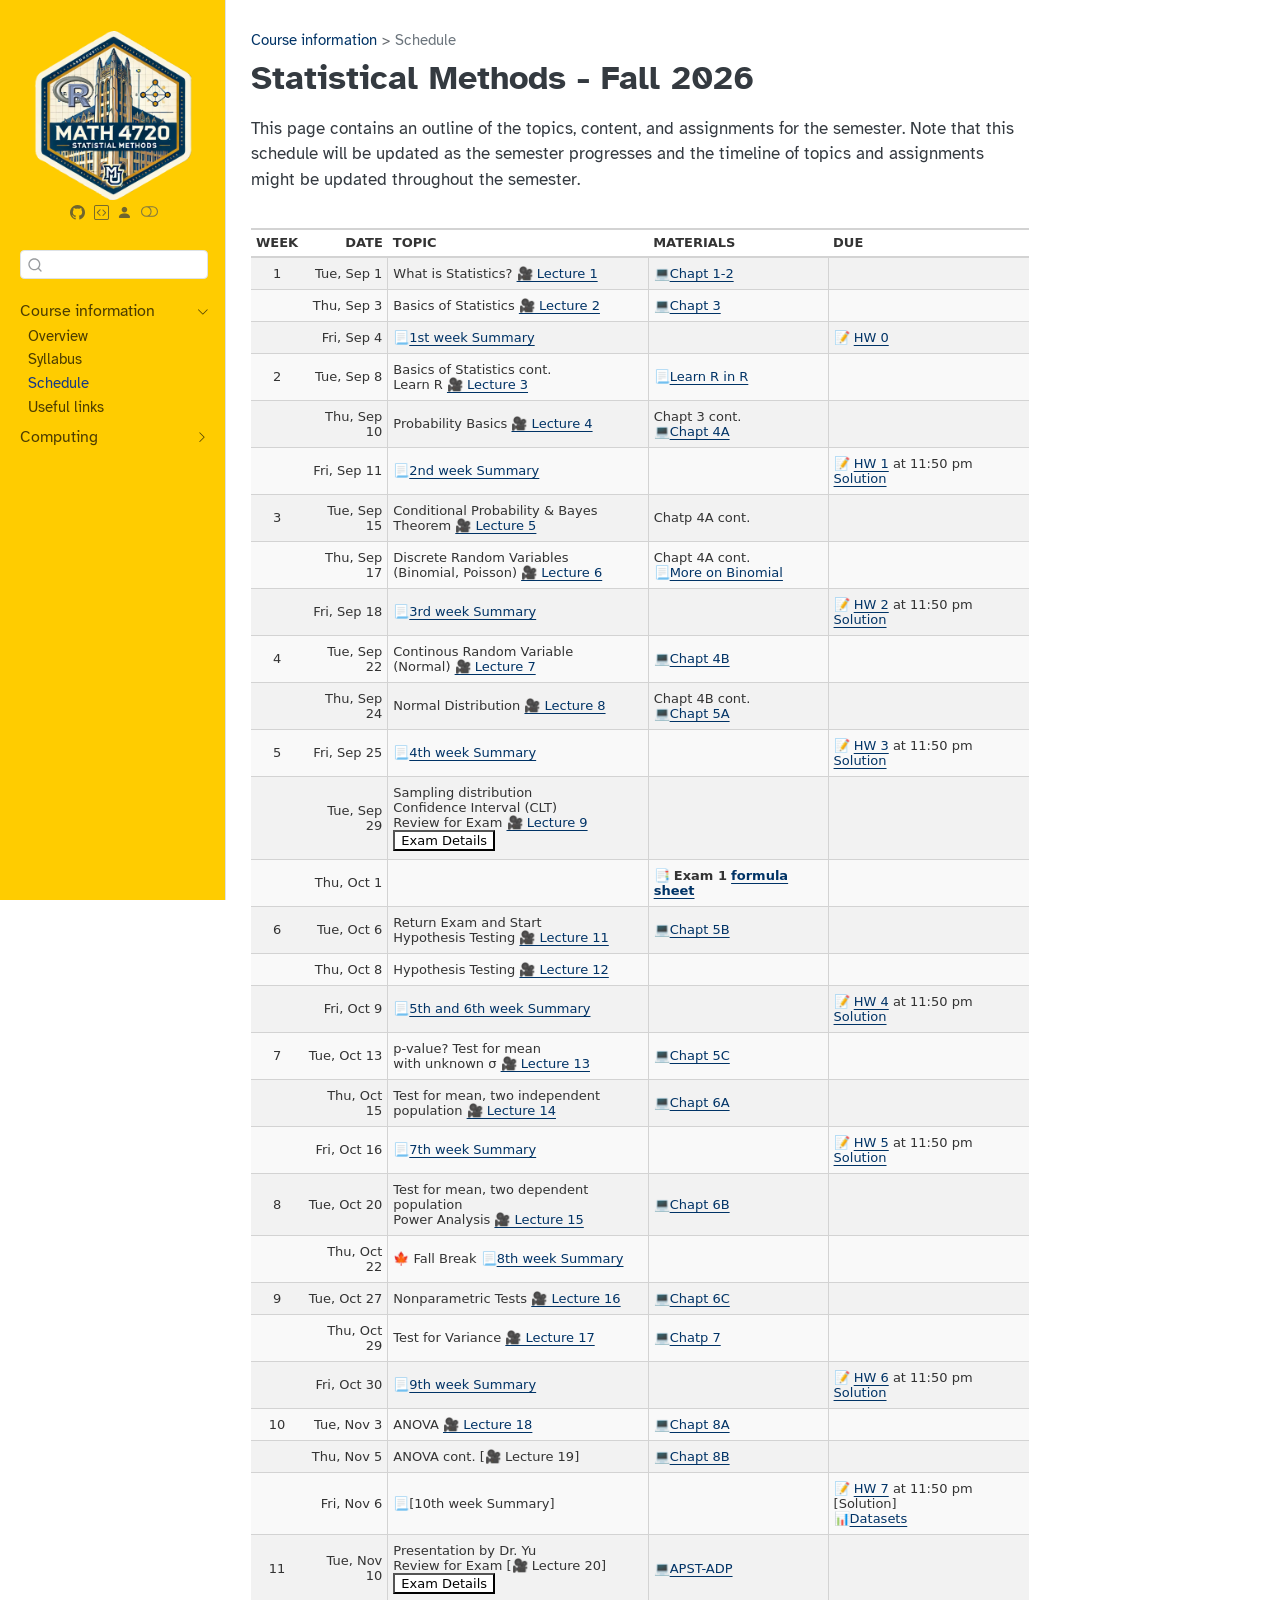
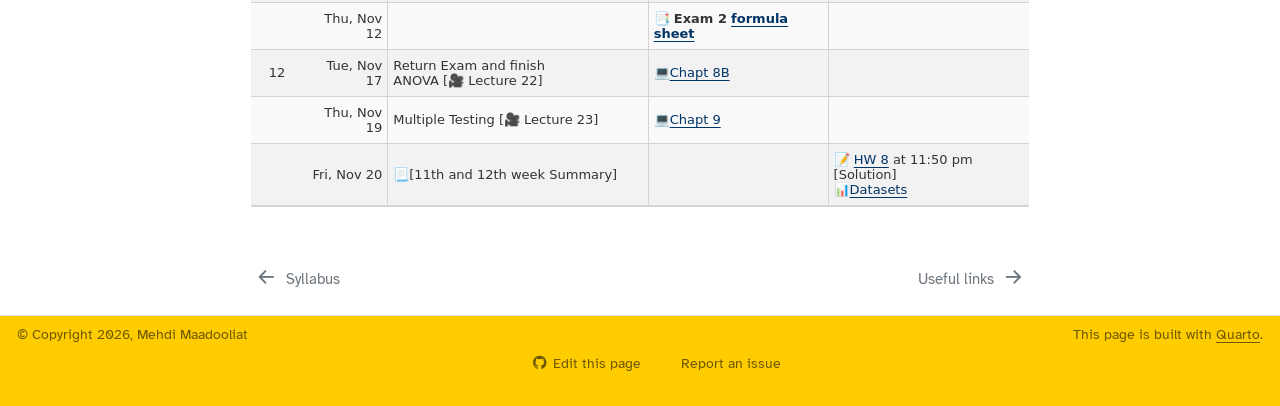
==== commit 172b6e2a: "Deploying to gh-pages from @ mmadoliat/statmeth-f26@282350e192952b29fec709c749b45f0e3690643e 🚀" ====
--- a/index.html
+++ b/index.html
@@ -209,23 +209,23 @@
 <div class="cell">
 <div class="cell-output-display">
 <div>
-<div id="nlywoxicpt" style="padding-left:0px;padding-right:0px;padding-top:10px;padding-bottom:10px;overflow-x:auto;overflow-y:auto;width:auto;height:auto;">
-<style>#nlywoxicpt table {
+<div id="iyoydtyqsd" style="padding-left:0px;padding-right:0px;padding-top:10px;padding-bottom:10px;overflow-x:auto;overflow-y:auto;width:auto;height:auto;">
+<style>#iyoydtyqsd table {
   font-family: system-ui, 'Segoe UI', Roboto, Helvetica, Arial, sans-serif, 'Apple Color Emoji', 'Segoe UI Emoji', 'Segoe UI Symbol', 'Noto Color Emoji';
   -webkit-font-smoothing: antialiased;
   -moz-osx-font-smoothing: grayscale;
 }
 
-#nlywoxicpt thead, #nlywoxicpt tbody, #nlywoxicpt tfoot, #nlywoxicpt tr, #nlywoxicpt td, #nlywoxicpt th {
+#iyoydtyqsd thead, #iyoydtyqsd tbody, #iyoydtyqsd tfoot, #iyoydtyqsd tr, #iyoydtyqsd td, #iyoydtyqsd th {
   border-style: none;
 }
 
-#nlywoxicpt p {
+#iyoydtyqsd p {
   margin: 0;
   padding: 0;
 }
 
-#nlywoxicpt .gt_table {
+#iyoydtyqsd .gt_table {
   display: table;
   border-collapse: collapse;
   line-height: normal;
@@ -251,12 +251,12 @@
   border-left-color: #D3D3D3;
 }
 
-#nlywoxicpt .gt_caption {
+#iyoydtyqsd .gt_caption {
   padding-top: 4px;
   padding-bottom: 4px;
 }
 
-#nlywoxicpt .gt_title {
+#iyoydtyqsd .gt_title {
   color: #333333;
   font-size: 125%;
   font-weight: initial;
@@ -268,7 +268,7 @@
   border-bottom-width: 0;
 }
 
-#nlywoxicpt .gt_subtitle {
+#iyoydtyqsd .gt_subtitle {
   color: #333333;
   font-size: 85%;
   font-weight: initial;
@@ -280,7 +280,7 @@
   border-top-width: 0;
 }
 
-#nlywoxicpt .gt_heading {
+#iyoydtyqsd .gt_heading {
   background-color: #FFFFFF;
   text-align: center;
   border-bottom-color: #FFFFFF;
@@ -292,13 +292,13 @@
   border-right-color: #D3D3D3;
 }
 
-#nlywoxicpt .gt_bottom_border {
+#iyoydtyqsd .gt_bottom_border {
   border-bottom-style: solid;
   border-bottom-width: 2px;
   border-bottom-color: #D3D3D3;
 }
 
-#nlywoxicpt .gt_col_headings {
+#iyoydtyqsd .gt_col_headings {
   border-top-style: solid;
   border-top-width: 2px;
   border-top-color: #D3D3D3;
@@ -313,7 +313,7 @@
   border-right-color: #D3D3D3;
 }
 
-#nlywoxicpt .gt_col_heading {
+#iyoydtyqsd .gt_col_heading {
   color: #333333;
   background-color: #FFFFFF;
   font-size: 100%;
@@ -333,7 +333,7 @@
   overflow-x: hidden;
 }
 
-#nlywoxicpt .gt_column_spanner_outer {
+#iyoydtyqsd .gt_column_spanner_outer {
   color: #333333;
   background-color: #FFFFFF;
   font-size: 100%;
@@ -345,15 +345,15 @@
   padding-right: 4px;
 }
 
-#nlywoxicpt .gt_column_spanner_outer:first-child {
+#iyoydtyqsd .gt_column_spanner_outer:first-child {
   padding-left: 0;
 }
 
-#nlywoxicpt .gt_column_spanner_outer:last-child {
+#iyoydtyqsd .gt_column_spanner_outer:last-child {
   padding-right: 0;
 }
 
-#nlywoxicpt .gt_column_spanner {
+#iyoydtyqsd .gt_column_spanner {
   border-bottom-style: solid;
   border-bottom-width: 2px;
   border-bottom-color: #D3D3D3;
@@ -365,11 +365,11 @@
   width: 100%;
 }
 
-#nlywoxicpt .gt_spanner_row {
+#iyoydtyqsd .gt_spanner_row {
   border-bottom-style: hidden;
 }
 
-#nlywoxicpt .gt_group_heading {
+#iyoydtyqsd .gt_group_heading {
   padding-top: 8px;
   padding-bottom: 8px;
   padding-left: 5px;
@@ -395,7 +395,7 @@
   text-align: left;
 }
 
-#nlywoxicpt .gt_empty_group_heading {
+#iyoydtyqsd .gt_empty_group_heading {
   padding: 0.5px;
   color: #333333;
   background-color: #FFFFFF;
@@ -410,15 +410,15 @@
   vertical-align: middle;
 }
 
-#nlywoxicpt .gt_from_md > :first-child {
+#iyoydtyqsd .gt_from_md > :first-child {
   margin-top: 0;
 }
 
-#nlywoxicpt .gt_from_md > :last-child {
+#iyoydtyqsd .gt_from_md > :last-child {
   margin-bottom: 0;
 }
 
-#nlywoxicpt .gt_row {
+#iyoydtyqsd .gt_row {
   padding-top: 8px;
   padding-bottom: 8px;
   padding-left: 5px;
@@ -437,7 +437,7 @@
   overflow-x: hidden;
 }
 
-#nlywoxicpt .gt_stub {
+#iyoydtyqsd .gt_stub {
   color: #333333;
   background-color: #FFFFFF;
   font-size: 100%;
@@ -450,7 +450,7 @@
   padding-right: 5px;
 }
 
-#nlywoxicpt .gt_stub_row_group {
+#iyoydtyqsd .gt_stub_row_group {
   color: #333333;
   background-color: #FFFFFF;
   font-size: 100%;
@@ -464,15 +464,15 @@
   vertical-align: top;
 }
 
-#nlywoxicpt .gt_row_group_first td {
+#iyoydtyqsd .gt_row_group_first td {
   border-top-width: 2px;
 }
 
-#nlywoxicpt .gt_row_group_first th {
+#iyoydtyqsd .gt_row_group_first th {
   border-top-width: 2px;
 }
 
-#nlywoxicpt .gt_summary_row {
+#iyoydtyqsd .gt_summary_row {
   color: #333333;
   background-color: #FFFFFF;
   text-transform: inherit;
@@ -482,16 +482,16 @@
   padding-right: 5px;
 }
 
-#nlywoxicpt .gt_first_summary_row {
+#iyoydtyqsd .gt_first_summary_row {
   border-top-style: solid;
   border-top-color: #D3D3D3;
 }
 
-#nlywoxicpt .gt_first_summary_row.thick {
+#iyoydtyqsd .gt_first_summary_row.thick {
   border-top-width: 2px;
 }
 
-#nlywoxicpt .gt_last_summary_row {
+#iyoydtyqsd .gt_last_summary_row {
   padding-top: 8px;
   padding-bottom: 8px;
   padding-left: 5px;
@@ -501,7 +501,7 @@
   border-bottom-color: #D3D3D3;
 }
 
-#nlywoxicpt .gt_grand_summary_row {
+#iyoydtyqsd .gt_grand_summary_row {
   color: #333333;
   background-color: #FFFFFF;
   text-transform: inherit;
@@ -511,7 +511,7 @@
   padding-right: 5px;
 }
 
-#nlywoxicpt .gt_first_grand_summary_row {
+#iyoydtyqsd .gt_first_grand_summary_row {
   padding-top: 8px;
   padding-bottom: 8px;
   padding-left: 5px;
@@ -521,7 +521,7 @@
   border-top-color: #D3D3D3;
 }
 
-#nlywoxicpt .gt_last_grand_summary_row_top {
+#iyoydtyqsd .gt_last_grand_summary_row_top {
   padding-top: 8px;
   padding-bottom: 8px;
   padding-left: 5px;
@@ -531,11 +531,11 @@
   border-bottom-color: #D3D3D3;
 }
 
-#nlywoxicpt .gt_striped {
+#iyoydtyqsd .gt_striped {
   background-color: rgba(128, 128, 128, 0.05);
 }
 
-#nlywoxicpt .gt_table_body {
+#iyoydtyqsd .gt_table_body {
   border-top-style: solid;
   border-top-width: 2px;
   border-top-color: #D3D3D3;
@@ -544,7 +544,7 @@
   border-bottom-color: #D3D3D3;
 }
 
-#nlywoxicpt .gt_footnotes {
+#iyoydtyqsd .gt_footnotes {
   color: #333333;
   background-color: #FFFFFF;
   border-bottom-style: none;
@@ -558,7 +558,7 @@
   border-right-color: #D3D3D3;
 }
 
-#nlywoxicpt .gt_footnote {
+#iyoydtyqsd .gt_footnote {
   margin: 0px;
   font-size: 90%;
   padding-top: 4px;
@@ -567,7 +567,7 @@
   padding-right: 5px;
 }
 
-#nlywoxicpt .gt_sourcenotes {
+#iyoydtyqsd .gt_sourcenotes {
   color: #333333;
   background-color: #FFFFFF;
   border-bottom-style: none;
@@ -581,7 +581,7 @@
   border-right-color: #D3D3D3;
 }
 
-#nlywoxicpt .gt_sourcenote {
+#iyoydtyqsd .gt_sourcenote {
   font-size: 90%;
   padding-top: 4px;
   padding-bottom: 4px;
@@ -589,72 +589,72 @@
   padding-right: 5px;
 }
 
-#nlywoxicpt .gt_left {
+#iyoydtyqsd .gt_left {
   text-align: left;
 }
 
-#nlywoxicpt .gt_center {
+#iyoydtyqsd .gt_center {
   text-align: center;
 }
 
-#nlywoxicpt .gt_right {
+#iyoydtyqsd .gt_right {
   text-align: right;
   font-variant-numeric: tabular-nums;
 }
 
-#nlywoxicpt .gt_font_normal {
+#iyoydtyqsd .gt_font_normal {
   font-weight: normal;
 }
 
-#nlywoxicpt .gt_font_bold {
+#iyoydtyqsd .gt_font_bold {
   font-weight: bold;
 }
 
-#nlywoxicpt .gt_font_italic {
+#iyoydtyqsd .gt_font_italic {
   font-style: italic;
 }
 
-#nlywoxicpt .gt_super {
+#iyoydtyqsd .gt_super {
   font-size: 65%;
 }
 
-#nlywoxicpt .gt_footnote_marks {
+#iyoydtyqsd .gt_footnote_marks {
   font-size: 75%;
   vertical-align: 0.4em;
   position: initial;
 }
 
-#nlywoxicpt .gt_asterisk {
+#iyoydtyqsd .gt_asterisk {
   font-size: 100%;
   vertical-align: 0;
 }
 
-#nlywoxicpt .gt_indent_1 {
+#iyoydtyqsd .gt_indent_1 {
   text-indent: 5px;
 }
 
-#nlywoxicpt .gt_indent_2 {
+#iyoydtyqsd .gt_indent_2 {
   text-indent: 10px;
 }
 
-#nlywoxicpt .gt_indent_3 {
+#iyoydtyqsd .gt_indent_3 {
   text-indent: 15px;
 }
 
-#nlywoxicpt .gt_indent_4 {
+#iyoydtyqsd .gt_indent_4 {
   text-indent: 20px;
 }
 
-#nlywoxicpt .gt_indent_5 {
+#iyoydtyqsd .gt_indent_5 {
   text-indent: 25px;
 }
 
-#nlywoxicpt .katex-display {
+#iyoydtyqsd .katex-display {
   display: inline-flex !important;
   margin-bottom: 0.75em !important;
 }
 
-#nlywoxicpt div.Reactable > div.rt-table > div.rt-thead > div.rt-tr.rt-tr-group-header > div.rt-th-group:after {
+#iyoydtyqsd div.Reactable > div.rt-table > div.rt-thead > div.rt-tr.rt-tr-group-header > div.rt-th-group:after {
   height: 0px !important;
 }
 </style>
@@ -898,7 +898,7 @@
 <tr class="even">
 <td class="gt_row gt_center gt_striped" headers="week">10</td>
 <td class="gt_row gt_right gt_striped" headers="date" style="border-right-width: 1px; border-right-style: solid; border-right-color: #D3D3D3">Tue, Nov 3</td>
-<td class="gt_row gt_left gt_striped" headers="topic" style="border-right-width: 1px; border-right-style: solid; border-right-color: #D3D3D3"><p>ANOVA [🎥 Lecture 18]</p></td>
+<td class="gt_row gt_left gt_striped" headers="topic" style="border-right-width: 1px; border-right-style: solid; border-right-color: #D3D3D3"><p>ANOVA <a href="https://marq.sharepoint.com/:v:/t/SIS_1820_1_0054/IQCa0322izQXToOli56j1s3aAc387NvEzTvvcVtuJeqjQ2c?e=Z1UqEq">🎥 Lecture 18</a></p></td>
 <td class="gt_row gt_left gt_striped" headers="materials" style="border-right-width: 1px; border-right-style: solid; border-right-color: #D3D3D3"><p>💻<a href="./slides/pdf/Chapt8A.pdf">Chapt 8A</a></p></td>
 <td class="gt_row gt_left gt_striped" headers="due"><br>
 </td>
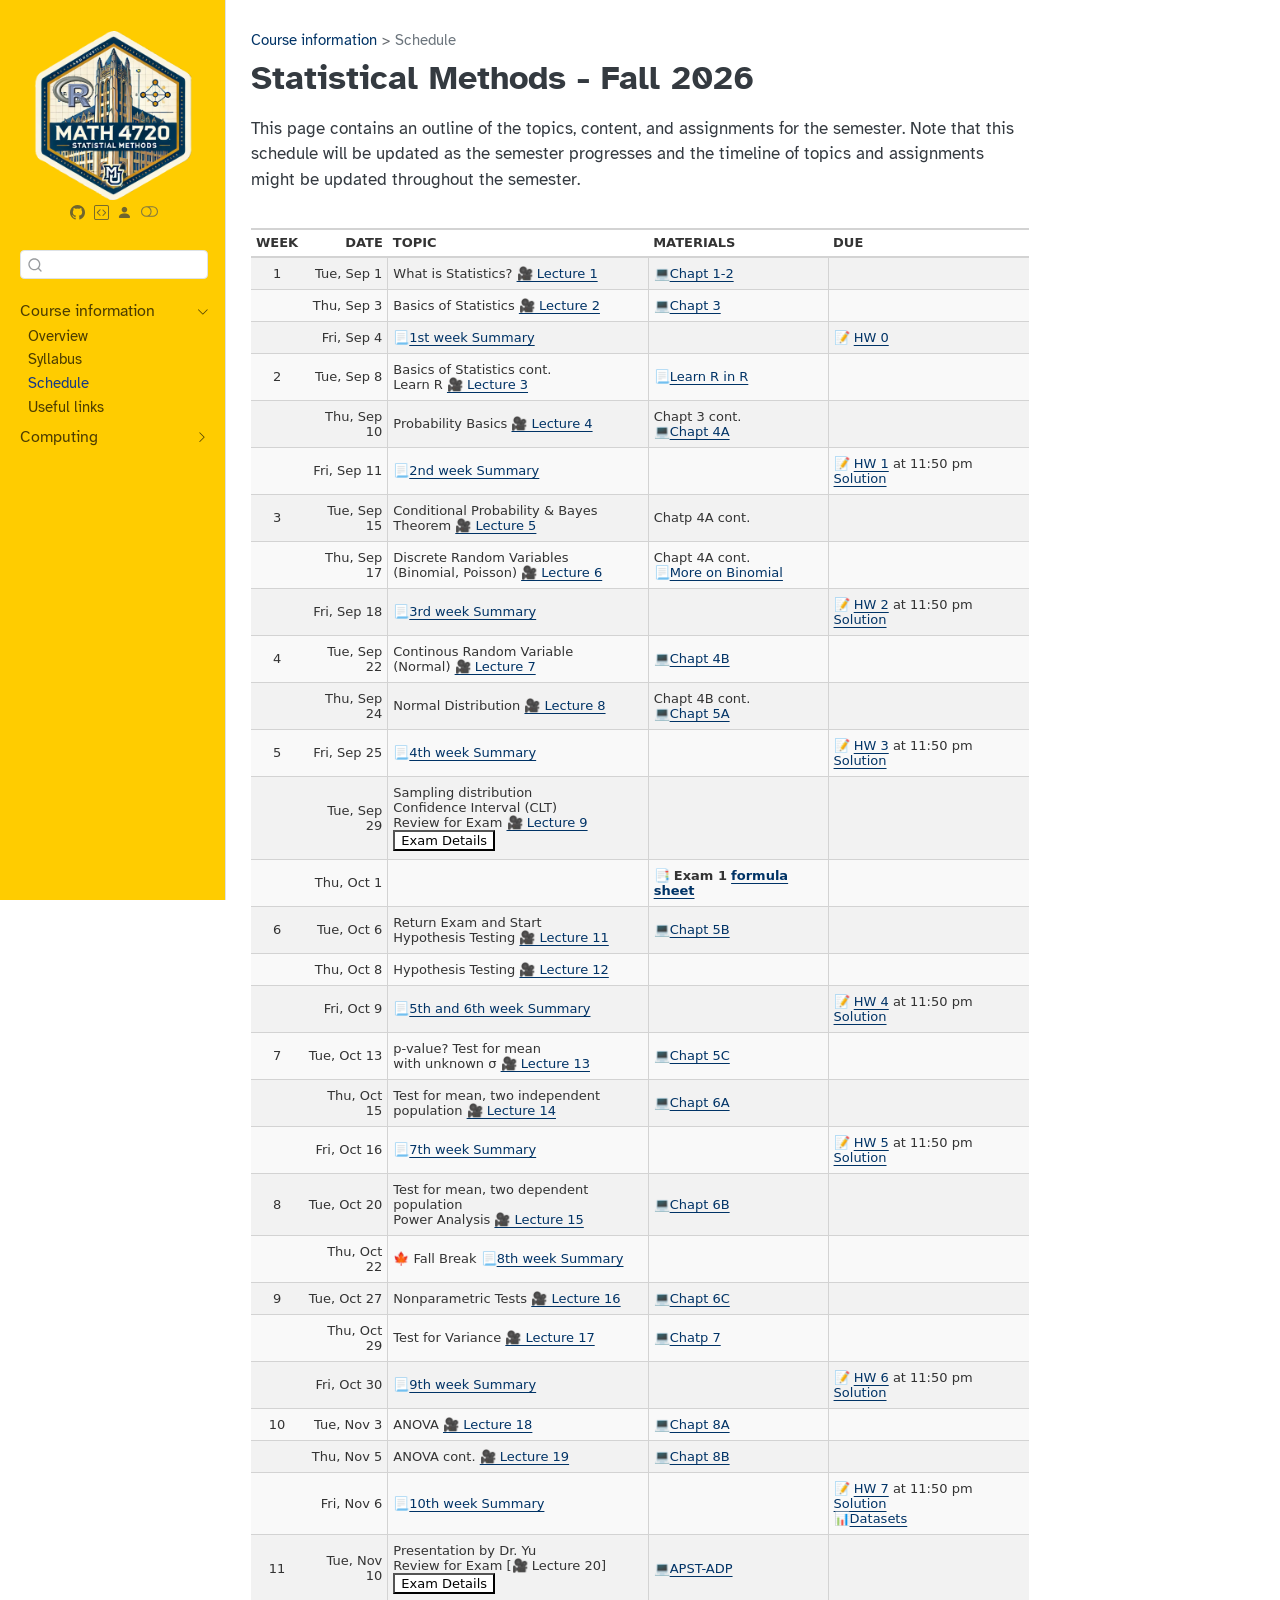
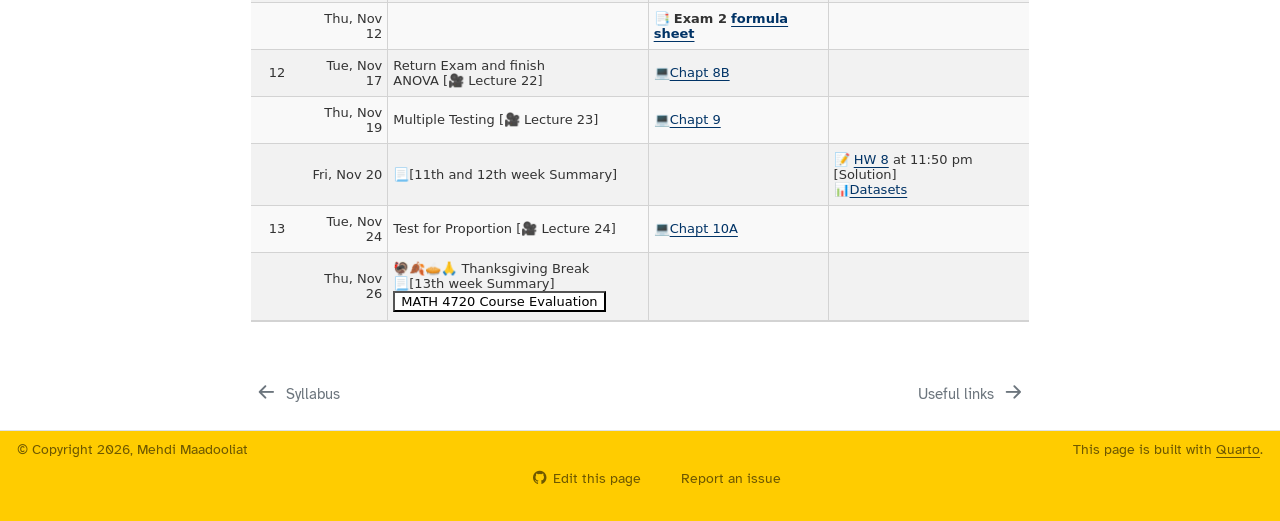
==== commit f36d7d57: "Deploying to gh-pages from @ mmadoliat/statmeth-f26@5b822fe93689cadb7c9f0a91d434cfd6517848e6 🚀" ====
--- a/index.html
+++ b/index.html
@@ -209,23 +209,23 @@
 <div class="cell">
 <div class="cell-output-display">
 <div>
-<div id="iyoydtyqsd" style="padding-left:0px;padding-right:0px;padding-top:10px;padding-bottom:10px;overflow-x:auto;overflow-y:auto;width:auto;height:auto;">
-<style>#iyoydtyqsd table {
+<div id="qmsstcdexy" style="padding-left:0px;padding-right:0px;padding-top:10px;padding-bottom:10px;overflow-x:auto;overflow-y:auto;width:auto;height:auto;">
+<style>#qmsstcdexy table {
   font-family: system-ui, 'Segoe UI', Roboto, Helvetica, Arial, sans-serif, 'Apple Color Emoji', 'Segoe UI Emoji', 'Segoe UI Symbol', 'Noto Color Emoji';
   -webkit-font-smoothing: antialiased;
   -moz-osx-font-smoothing: grayscale;
 }
 
-#iyoydtyqsd thead, #iyoydtyqsd tbody, #iyoydtyqsd tfoot, #iyoydtyqsd tr, #iyoydtyqsd td, #iyoydtyqsd th {
+#qmsstcdexy thead, #qmsstcdexy tbody, #qmsstcdexy tfoot, #qmsstcdexy tr, #qmsstcdexy td, #qmsstcdexy th {
   border-style: none;
 }
 
-#iyoydtyqsd p {
+#qmsstcdexy p {
   margin: 0;
   padding: 0;
 }
 
-#iyoydtyqsd .gt_table {
+#qmsstcdexy .gt_table {
   display: table;
   border-collapse: collapse;
   line-height: normal;
@@ -251,12 +251,12 @@
   border-left-color: #D3D3D3;
 }
 
-#iyoydtyqsd .gt_caption {
+#qmsstcdexy .gt_caption {
   padding-top: 4px;
   padding-bottom: 4px;
 }
 
-#iyoydtyqsd .gt_title {
+#qmsstcdexy .gt_title {
   color: #333333;
   font-size: 125%;
   font-weight: initial;
@@ -268,7 +268,7 @@
   border-bottom-width: 0;
 }
 
-#iyoydtyqsd .gt_subtitle {
+#qmsstcdexy .gt_subtitle {
   color: #333333;
   font-size: 85%;
   font-weight: initial;
@@ -280,7 +280,7 @@
   border-top-width: 0;
 }
 
-#iyoydtyqsd .gt_heading {
+#qmsstcdexy .gt_heading {
   background-color: #FFFFFF;
   text-align: center;
   border-bottom-color: #FFFFFF;
@@ -292,13 +292,13 @@
   border-right-color: #D3D3D3;
 }
 
-#iyoydtyqsd .gt_bottom_border {
+#qmsstcdexy .gt_bottom_border {
   border-bottom-style: solid;
   border-bottom-width: 2px;
   border-bottom-color: #D3D3D3;
 }
 
-#iyoydtyqsd .gt_col_headings {
+#qmsstcdexy .gt_col_headings {
   border-top-style: solid;
   border-top-width: 2px;
   border-top-color: #D3D3D3;
@@ -313,7 +313,7 @@
   border-right-color: #D3D3D3;
 }
 
-#iyoydtyqsd .gt_col_heading {
+#qmsstcdexy .gt_col_heading {
   color: #333333;
   background-color: #FFFFFF;
   font-size: 100%;
@@ -333,7 +333,7 @@
   overflow-x: hidden;
 }
 
-#iyoydtyqsd .gt_column_spanner_outer {
+#qmsstcdexy .gt_column_spanner_outer {
   color: #333333;
   background-color: #FFFFFF;
   font-size: 100%;
@@ -345,15 +345,15 @@
   padding-right: 4px;
 }
 
-#iyoydtyqsd .gt_column_spanner_outer:first-child {
+#qmsstcdexy .gt_column_spanner_outer:first-child {
   padding-left: 0;
 }
 
-#iyoydtyqsd .gt_column_spanner_outer:last-child {
+#qmsstcdexy .gt_column_spanner_outer:last-child {
   padding-right: 0;
 }
 
-#iyoydtyqsd .gt_column_spanner {
+#qmsstcdexy .gt_column_spanner {
   border-bottom-style: solid;
   border-bottom-width: 2px;
   border-bottom-color: #D3D3D3;
@@ -365,11 +365,11 @@
   width: 100%;
 }
 
-#iyoydtyqsd .gt_spanner_row {
+#qmsstcdexy .gt_spanner_row {
   border-bottom-style: hidden;
 }
 
-#iyoydtyqsd .gt_group_heading {
+#qmsstcdexy .gt_group_heading {
   padding-top: 8px;
   padding-bottom: 8px;
   padding-left: 5px;
@@ -395,7 +395,7 @@
   text-align: left;
 }
 
-#iyoydtyqsd .gt_empty_group_heading {
+#qmsstcdexy .gt_empty_group_heading {
   padding: 0.5px;
   color: #333333;
   background-color: #FFFFFF;
@@ -410,15 +410,15 @@
   vertical-align: middle;
 }
 
-#iyoydtyqsd .gt_from_md > :first-child {
+#qmsstcdexy .gt_from_md > :first-child {
   margin-top: 0;
 }
 
-#iyoydtyqsd .gt_from_md > :last-child {
+#qmsstcdexy .gt_from_md > :last-child {
   margin-bottom: 0;
 }
 
-#iyoydtyqsd .gt_row {
+#qmsstcdexy .gt_row {
   padding-top: 8px;
   padding-bottom: 8px;
   padding-left: 5px;
@@ -437,7 +437,7 @@
   overflow-x: hidden;
 }
 
-#iyoydtyqsd .gt_stub {
+#qmsstcdexy .gt_stub {
   color: #333333;
   background-color: #FFFFFF;
   font-size: 100%;
@@ -450,7 +450,7 @@
   padding-right: 5px;
 }
 
-#iyoydtyqsd .gt_stub_row_group {
+#qmsstcdexy .gt_stub_row_group {
   color: #333333;
   background-color: #FFFFFF;
   font-size: 100%;
@@ -464,15 +464,15 @@
   vertical-align: top;
 }
 
-#iyoydtyqsd .gt_row_group_first td {
+#qmsstcdexy .gt_row_group_first td {
   border-top-width: 2px;
 }
 
-#iyoydtyqsd .gt_row_group_first th {
+#qmsstcdexy .gt_row_group_first th {
   border-top-width: 2px;
 }
 
-#iyoydtyqsd .gt_summary_row {
+#qmsstcdexy .gt_summary_row {
   color: #333333;
   background-color: #FFFFFF;
   text-transform: inherit;
@@ -482,16 +482,16 @@
   padding-right: 5px;
 }
 
-#iyoydtyqsd .gt_first_summary_row {
+#qmsstcdexy .gt_first_summary_row {
   border-top-style: solid;
   border-top-color: #D3D3D3;
 }
 
-#iyoydtyqsd .gt_first_summary_row.thick {
+#qmsstcdexy .gt_first_summary_row.thick {
   border-top-width: 2px;
 }
 
-#iyoydtyqsd .gt_last_summary_row {
+#qmsstcdexy .gt_last_summary_row {
   padding-top: 8px;
   padding-bottom: 8px;
   padding-left: 5px;
@@ -501,7 +501,7 @@
   border-bottom-color: #D3D3D3;
 }
 
-#iyoydtyqsd .gt_grand_summary_row {
+#qmsstcdexy .gt_grand_summary_row {
   color: #333333;
   background-color: #FFFFFF;
   text-transform: inherit;
@@ -511,7 +511,7 @@
   padding-right: 5px;
 }
 
-#iyoydtyqsd .gt_first_grand_summary_row {
+#qmsstcdexy .gt_first_grand_summary_row {
   padding-top: 8px;
   padding-bottom: 8px;
   padding-left: 5px;
@@ -521,7 +521,7 @@
   border-top-color: #D3D3D3;
 }
 
-#iyoydtyqsd .gt_last_grand_summary_row_top {
+#qmsstcdexy .gt_last_grand_summary_row_top {
   padding-top: 8px;
   padding-bottom: 8px;
   padding-left: 5px;
@@ -531,11 +531,11 @@
   border-bottom-color: #D3D3D3;
 }
 
-#iyoydtyqsd .gt_striped {
+#qmsstcdexy .gt_striped {
   background-color: rgba(128, 128, 128, 0.05);
 }
 
-#iyoydtyqsd .gt_table_body {
+#qmsstcdexy .gt_table_body {
   border-top-style: solid;
   border-top-width: 2px;
   border-top-color: #D3D3D3;
@@ -544,7 +544,7 @@
   border-bottom-color: #D3D3D3;
 }
 
-#iyoydtyqsd .gt_footnotes {
+#qmsstcdexy .gt_footnotes {
   color: #333333;
   background-color: #FFFFFF;
   border-bottom-style: none;
@@ -558,7 +558,7 @@
   border-right-color: #D3D3D3;
 }
 
-#iyoydtyqsd .gt_footnote {
+#qmsstcdexy .gt_footnote {
   margin: 0px;
   font-size: 90%;
   padding-top: 4px;
@@ -567,7 +567,7 @@
   padding-right: 5px;
 }
 
-#iyoydtyqsd .gt_sourcenotes {
+#qmsstcdexy .gt_sourcenotes {
   color: #333333;
   background-color: #FFFFFF;
   border-bottom-style: none;
@@ -581,7 +581,7 @@
   border-right-color: #D3D3D3;
 }
 
-#iyoydtyqsd .gt_sourcenote {
+#qmsstcdexy .gt_sourcenote {
   font-size: 90%;
   padding-top: 4px;
   padding-bottom: 4px;
@@ -589,72 +589,72 @@
   padding-right: 5px;
 }
 
-#iyoydtyqsd .gt_left {
+#qmsstcdexy .gt_left {
   text-align: left;
 }
 
-#iyoydtyqsd .gt_center {
+#qmsstcdexy .gt_center {
   text-align: center;
 }
 
-#iyoydtyqsd .gt_right {
+#qmsstcdexy .gt_right {
   text-align: right;
   font-variant-numeric: tabular-nums;
 }
 
-#iyoydtyqsd .gt_font_normal {
+#qmsstcdexy .gt_font_normal {
   font-weight: normal;
 }
 
-#iyoydtyqsd .gt_font_bold {
+#qmsstcdexy .gt_font_bold {
   font-weight: bold;
 }
 
-#iyoydtyqsd .gt_font_italic {
+#qmsstcdexy .gt_font_italic {
   font-style: italic;
 }
 
-#iyoydtyqsd .gt_super {
+#qmsstcdexy .gt_super {
   font-size: 65%;
 }
 
-#iyoydtyqsd .gt_footnote_marks {
+#qmsstcdexy .gt_footnote_marks {
   font-size: 75%;
   vertical-align: 0.4em;
   position: initial;
 }
 
-#iyoydtyqsd .gt_asterisk {
+#qmsstcdexy .gt_asterisk {
   font-size: 100%;
   vertical-align: 0;
 }
 
-#iyoydtyqsd .gt_indent_1 {
+#qmsstcdexy .gt_indent_1 {
   text-indent: 5px;
 }
 
-#iyoydtyqsd .gt_indent_2 {
+#qmsstcdexy .gt_indent_2 {
   text-indent: 10px;
 }
 
-#iyoydtyqsd .gt_indent_3 {
+#qmsstcdexy .gt_indent_3 {
   text-indent: 15px;
 }
 
-#iyoydtyqsd .gt_indent_4 {
+#qmsstcdexy .gt_indent_4 {
   text-indent: 20px;
 }
 
-#iyoydtyqsd .gt_indent_5 {
+#qmsstcdexy .gt_indent_5 {
   text-indent: 25px;
 }
 
-#iyoydtyqsd .katex-display {
+#qmsstcdexy .katex-display {
   display: inline-flex !important;
   margin-bottom: 0.75em !important;
 }
 
-#iyoydtyqsd div.Reactable > div.rt-table > div.rt-thead > div.rt-tr.rt-tr-group-header > div.rt-th-group:after {
+#qmsstcdexy div.Reactable > div.rt-table > div.rt-thead > div.rt-tr.rt-tr-group-header > div.rt-th-group:after {
   height: 0px !important;
 }
 </style>
@@ -907,7 +907,7 @@
 <td class="gt_row gt_center" headers="week"><br>
 </td>
 <td class="gt_row gt_right" headers="date" style="border-right-width: 1px; border-right-style: solid; border-right-color: #D3D3D3">Thu, Nov 5</td>
-<td class="gt_row gt_left" headers="topic" style="border-right-width: 1px; border-right-style: solid; border-right-color: #D3D3D3"><p>ANOVA cont. [🎥 Lecture 19]</p></td>
+<td class="gt_row gt_left" headers="topic" style="border-right-width: 1px; border-right-style: solid; border-right-color: #D3D3D3"><p>ANOVA cont. <a href="https://marq.sharepoint.com/:v:/t/SIS_1820_1_0054/IQC7NP9ruRv_QqZ8NmID_arwATWcyiWMDMlXKlUPVjpkyAc?e=iIgehn">🎥 Lecture 19</a></p></td>
 <td class="gt_row gt_left" headers="materials" style="border-right-width: 1px; border-right-style: solid; border-right-color: #D3D3D3"><p>💻<a href="./slides/pdf/Chapt8B.pdf">Chapt 8B</a></p></td>
 <td class="gt_row gt_left" headers="due"><br>
 </td>
@@ -916,10 +916,10 @@
 <td class="gt_row gt_center gt_striped" headers="week"><br>
 </td>
 <td class="gt_row gt_right gt_striped" headers="date" style="border-right-width: 1px; border-right-style: solid; border-right-color: #D3D3D3">Fri, Nov 6</td>
-<td class="gt_row gt_left gt_striped" headers="topic" style="border-right-width: 1px; border-right-style: solid; border-right-color: #D3D3D3"><p>📃[10th week Summary]</p></td>
+<td class="gt_row gt_left gt_striped" headers="topic" style="border-right-width: 1px; border-right-style: solid; border-right-color: #D3D3D3"><p>📃<a href="./summary/sum10_4720_f26.pdf">10th week Summary</a></p></td>
 <td class="gt_row gt_left gt_striped" headers="materials" style="border-right-width: 1px; border-right-style: solid; border-right-color: #D3D3D3"><br>
 </td>
-<td class="gt_row gt_left gt_striped" headers="due"><p>📝 <a href="http://d2l.mu.edu/">HW 7</a> at 11:50 pm [Solution] <br> 📊<a href="./sol/HW7.rda">Datasets</a></p></td>
+<td class="gt_row gt_left gt_striped" headers="due"><p>📝 <a href="http://d2l.mu.edu/">HW 7</a> at 11:50 pm <a href="./sol/HW7.pdf">Solution</a> <br> 📊<a href="./sol/HW7.rda">Datasets</a></p></td>
 </tr>
 <tr class="odd">
 <td class="gt_row gt_center" headers="week">11</td>
@@ -964,6 +964,24 @@
 <td class="gt_row gt_left" headers="materials" style="border-right-width: 1px; border-right-style: solid; border-right-color: #D3D3D3"><br>
 </td>
 <td class="gt_row gt_left" headers="due"><p>📝 <a href="http://d2l.mu.edu/">HW 8</a> at 11:50 pm [Solution] <br> 📊<a href="./sol/HW8.rda">Datasets</a></p></td>
+</tr>
+<tr class="even">
+<td class="gt_row gt_center gt_striped" headers="week">13</td>
+<td class="gt_row gt_right gt_striped" headers="date" style="border-right-width: 1px; border-right-style: solid; border-right-color: #D3D3D3">Tue, Nov 24</td>
+<td class="gt_row gt_left gt_striped" headers="topic" style="border-right-width: 1px; border-right-style: solid; border-right-color: #D3D3D3"><p>Test for Proportion [🎥 Lecture 24]</p></td>
+<td class="gt_row gt_left gt_striped" headers="materials" style="border-right-width: 1px; border-right-style: solid; border-right-color: #D3D3D3"><p>💻<a href="./slides/pdf/Chapt10A.pdf">Chapt 10A</a></p></td>
+<td class="gt_row gt_left gt_striped" headers="due"><br>
+</td>
+</tr>
+<tr class="odd">
+<td class="gt_row gt_center" headers="week"><br>
+</td>
+<td class="gt_row gt_right" headers="date" style="border-right-width: 1px; border-right-style: solid; border-right-color: #D3D3D3">Thu, Nov 26</td>
+<td class="gt_row gt_left" headers="topic" style="border-right-width: 1px; border-right-style: solid; border-right-color: #D3D3D3"><p>🦃🍂🥧🙏 Thanksgiving Break <br> 📃[13th week Summary]<br> <button onclick="alert('Dear Students, \n\nYour evaluation of this class will be completed using the Marquette Online Course Evaluation System. Once the evaluation period has begun, you will receive an email to your eMarq e-mail account from [Marquette Course Evaluation Manager]. This email contains login information and specific instructions on how to complete your course evaluation. You can also access your evaluations at [courseval.net]. \n\nCourse evaluations are used by the university to review classes and instructors with the primary goal of improving the quality of both.  Your responses are confidential, and no identifying information about you will ever appear with your responses.  Additionally, course evaluation results will not be available to course instructors until AFTER all final grades have been submitted to the Registrar. \n\nThank you for your participation \n\nMehdi Maadooliat')">MATH 4720 Course Evaluation</button></p></td>
+<td class="gt_row gt_left" headers="materials" style="border-right-width: 1px; border-right-style: solid; border-right-color: #D3D3D3"><br>
+</td>
+<td class="gt_row gt_left" headers="due"><br>
+</td>
 </tr>
 </tbody>
 </table>
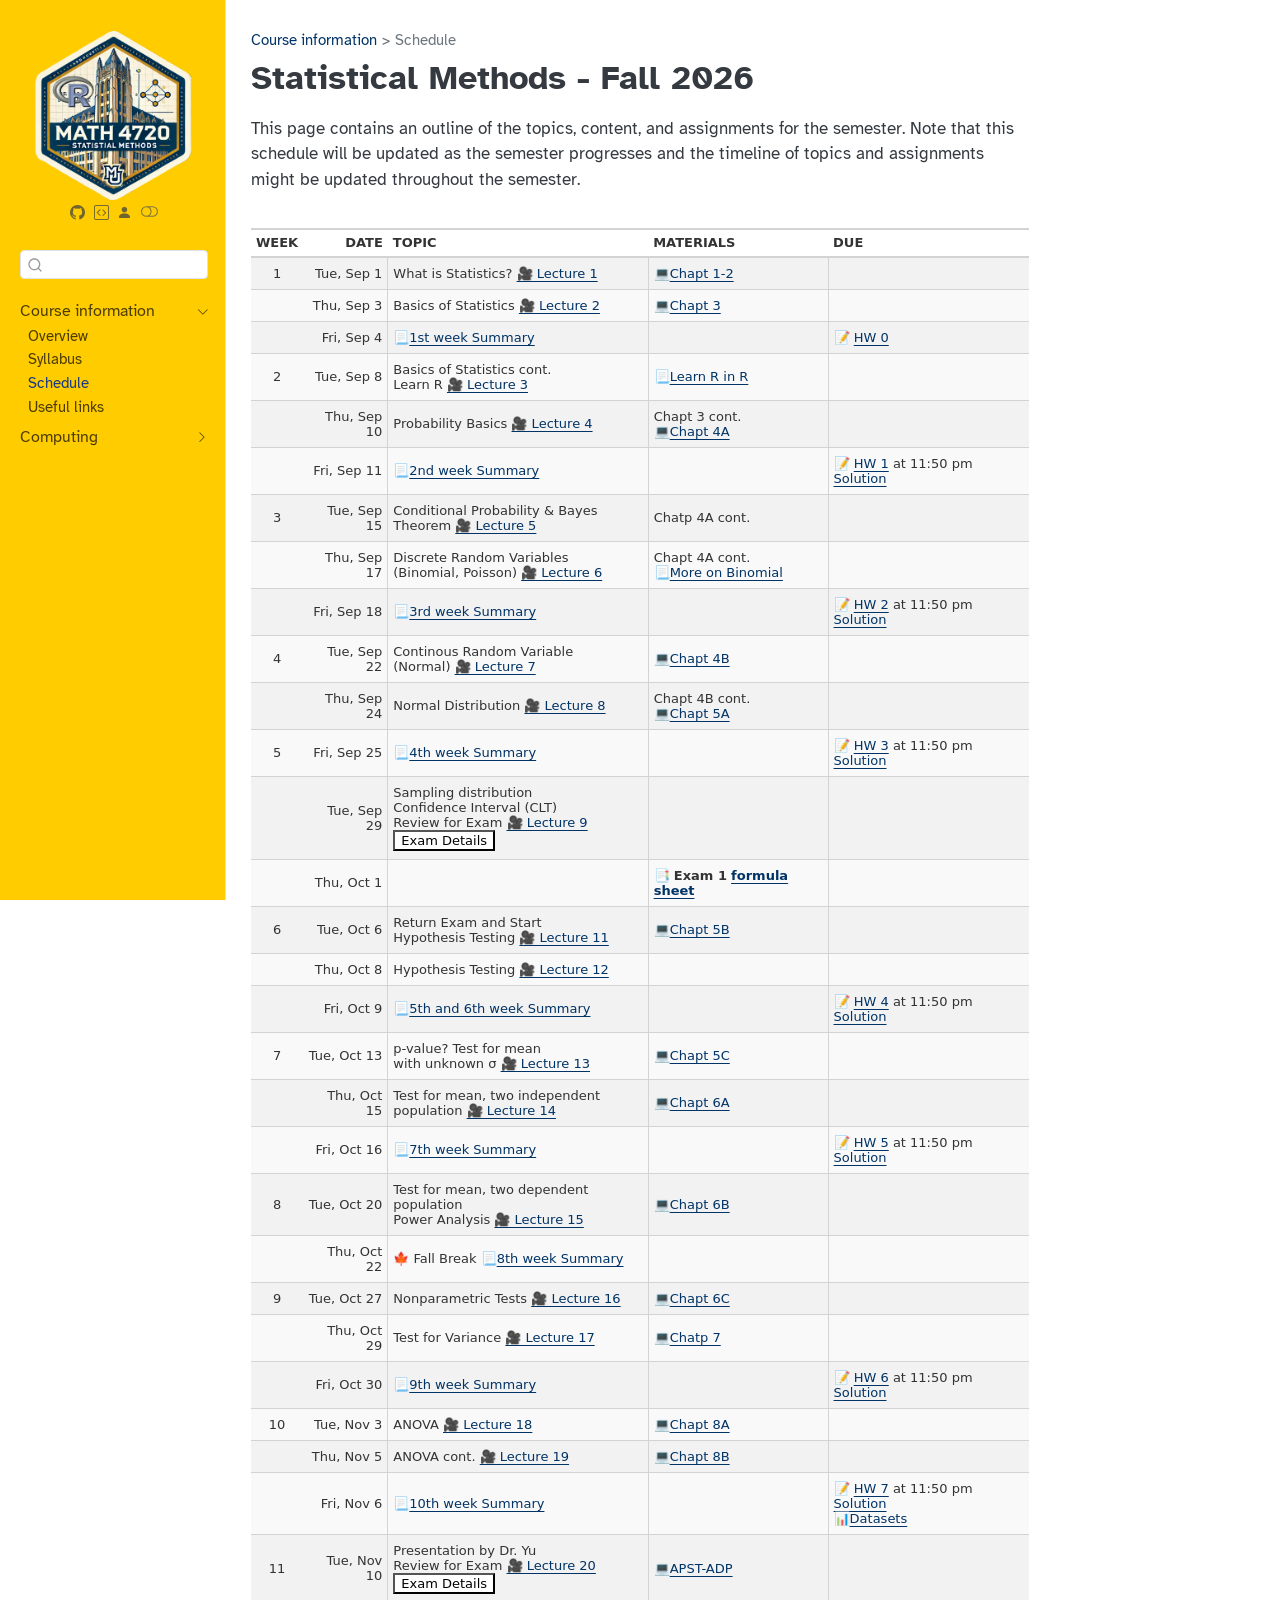
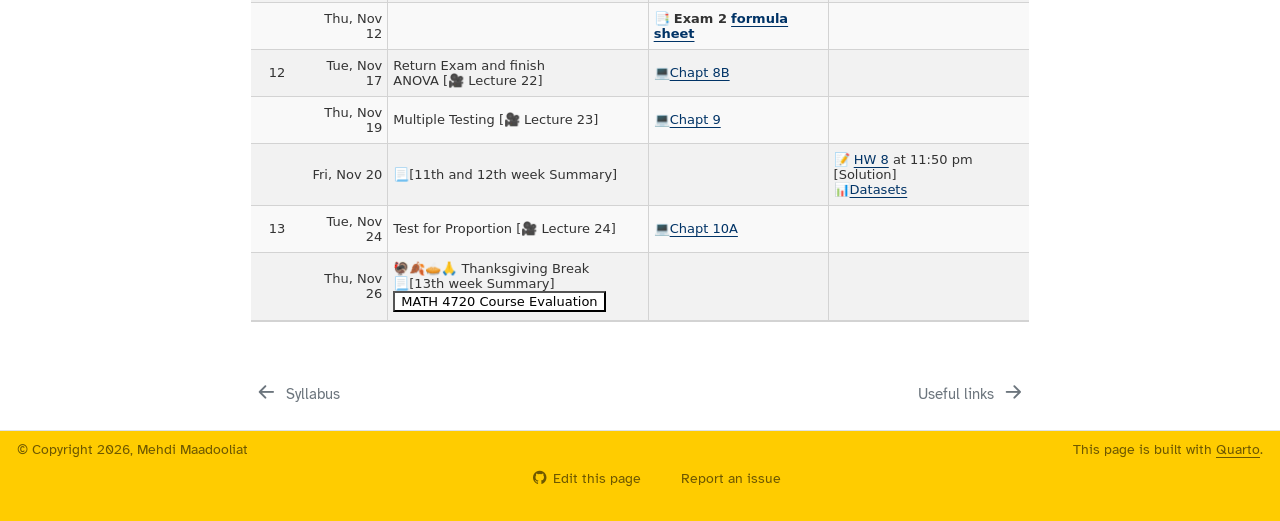
==== commit b0e275e5: "Deploying to gh-pages from @ mmadoliat/statmeth-f26@b4eb77ad89cd97b86129131ae49af3ca9d62082b 🚀" ====
--- a/index.html
+++ b/index.html
@@ -209,23 +209,23 @@
 <div class="cell">
 <div class="cell-output-display">
 <div>
-<div id="qmsstcdexy" style="padding-left:0px;padding-right:0px;padding-top:10px;padding-bottom:10px;overflow-x:auto;overflow-y:auto;width:auto;height:auto;">
-<style>#qmsstcdexy table {
+<div id="mvtaaawccs" style="padding-left:0px;padding-right:0px;padding-top:10px;padding-bottom:10px;overflow-x:auto;overflow-y:auto;width:auto;height:auto;">
+<style>#mvtaaawccs table {
   font-family: system-ui, 'Segoe UI', Roboto, Helvetica, Arial, sans-serif, 'Apple Color Emoji', 'Segoe UI Emoji', 'Segoe UI Symbol', 'Noto Color Emoji';
   -webkit-font-smoothing: antialiased;
   -moz-osx-font-smoothing: grayscale;
 }
 
-#qmsstcdexy thead, #qmsstcdexy tbody, #qmsstcdexy tfoot, #qmsstcdexy tr, #qmsstcdexy td, #qmsstcdexy th {
+#mvtaaawccs thead, #mvtaaawccs tbody, #mvtaaawccs tfoot, #mvtaaawccs tr, #mvtaaawccs td, #mvtaaawccs th {
   border-style: none;
 }
 
-#qmsstcdexy p {
+#mvtaaawccs p {
   margin: 0;
   padding: 0;
 }
 
-#qmsstcdexy .gt_table {
+#mvtaaawccs .gt_table {
   display: table;
   border-collapse: collapse;
   line-height: normal;
@@ -251,12 +251,12 @@
   border-left-color: #D3D3D3;
 }
 
-#qmsstcdexy .gt_caption {
+#mvtaaawccs .gt_caption {
   padding-top: 4px;
   padding-bottom: 4px;
 }
 
-#qmsstcdexy .gt_title {
+#mvtaaawccs .gt_title {
   color: #333333;
   font-size: 125%;
   font-weight: initial;
@@ -268,7 +268,7 @@
   border-bottom-width: 0;
 }
 
-#qmsstcdexy .gt_subtitle {
+#mvtaaawccs .gt_subtitle {
   color: #333333;
   font-size: 85%;
   font-weight: initial;
@@ -280,7 +280,7 @@
   border-top-width: 0;
 }
 
-#qmsstcdexy .gt_heading {
+#mvtaaawccs .gt_heading {
   background-color: #FFFFFF;
   text-align: center;
   border-bottom-color: #FFFFFF;
@@ -292,13 +292,13 @@
   border-right-color: #D3D3D3;
 }
 
-#qmsstcdexy .gt_bottom_border {
+#mvtaaawccs .gt_bottom_border {
   border-bottom-style: solid;
   border-bottom-width: 2px;
   border-bottom-color: #D3D3D3;
 }
 
-#qmsstcdexy .gt_col_headings {
+#mvtaaawccs .gt_col_headings {
   border-top-style: solid;
   border-top-width: 2px;
   border-top-color: #D3D3D3;
@@ -313,7 +313,7 @@
   border-right-color: #D3D3D3;
 }
 
-#qmsstcdexy .gt_col_heading {
+#mvtaaawccs .gt_col_heading {
   color: #333333;
   background-color: #FFFFFF;
   font-size: 100%;
@@ -333,7 +333,7 @@
   overflow-x: hidden;
 }
 
-#qmsstcdexy .gt_column_spanner_outer {
+#mvtaaawccs .gt_column_spanner_outer {
   color: #333333;
   background-color: #FFFFFF;
   font-size: 100%;
@@ -345,15 +345,15 @@
   padding-right: 4px;
 }
 
-#qmsstcdexy .gt_column_spanner_outer:first-child {
+#mvtaaawccs .gt_column_spanner_outer:first-child {
   padding-left: 0;
 }
 
-#qmsstcdexy .gt_column_spanner_outer:last-child {
+#mvtaaawccs .gt_column_spanner_outer:last-child {
   padding-right: 0;
 }
 
-#qmsstcdexy .gt_column_spanner {
+#mvtaaawccs .gt_column_spanner {
   border-bottom-style: solid;
   border-bottom-width: 2px;
   border-bottom-color: #D3D3D3;
@@ -365,11 +365,11 @@
   width: 100%;
 }
 
-#qmsstcdexy .gt_spanner_row {
+#mvtaaawccs .gt_spanner_row {
   border-bottom-style: hidden;
 }
 
-#qmsstcdexy .gt_group_heading {
+#mvtaaawccs .gt_group_heading {
   padding-top: 8px;
   padding-bottom: 8px;
   padding-left: 5px;
@@ -395,7 +395,7 @@
   text-align: left;
 }
 
-#qmsstcdexy .gt_empty_group_heading {
+#mvtaaawccs .gt_empty_group_heading {
   padding: 0.5px;
   color: #333333;
   background-color: #FFFFFF;
@@ -410,15 +410,15 @@
   vertical-align: middle;
 }
 
-#qmsstcdexy .gt_from_md > :first-child {
+#mvtaaawccs .gt_from_md > :first-child {
   margin-top: 0;
 }
 
-#qmsstcdexy .gt_from_md > :last-child {
+#mvtaaawccs .gt_from_md > :last-child {
   margin-bottom: 0;
 }
 
-#qmsstcdexy .gt_row {
+#mvtaaawccs .gt_row {
   padding-top: 8px;
   padding-bottom: 8px;
   padding-left: 5px;
@@ -437,7 +437,7 @@
   overflow-x: hidden;
 }
 
-#qmsstcdexy .gt_stub {
+#mvtaaawccs .gt_stub {
   color: #333333;
   background-color: #FFFFFF;
   font-size: 100%;
@@ -450,7 +450,7 @@
   padding-right: 5px;
 }
 
-#qmsstcdexy .gt_stub_row_group {
+#mvtaaawccs .gt_stub_row_group {
   color: #333333;
   background-color: #FFFFFF;
   font-size: 100%;
@@ -464,15 +464,15 @@
   vertical-align: top;
 }
 
-#qmsstcdexy .gt_row_group_first td {
+#mvtaaawccs .gt_row_group_first td {
   border-top-width: 2px;
 }
 
-#qmsstcdexy .gt_row_group_first th {
+#mvtaaawccs .gt_row_group_first th {
   border-top-width: 2px;
 }
 
-#qmsstcdexy .gt_summary_row {
+#mvtaaawccs .gt_summary_row {
   color: #333333;
   background-color: #FFFFFF;
   text-transform: inherit;
@@ -482,16 +482,16 @@
   padding-right: 5px;
 }
 
-#qmsstcdexy .gt_first_summary_row {
+#mvtaaawccs .gt_first_summary_row {
   border-top-style: solid;
   border-top-color: #D3D3D3;
 }
 
-#qmsstcdexy .gt_first_summary_row.thick {
+#mvtaaawccs .gt_first_summary_row.thick {
   border-top-width: 2px;
 }
 
-#qmsstcdexy .gt_last_summary_row {
+#mvtaaawccs .gt_last_summary_row {
   padding-top: 8px;
   padding-bottom: 8px;
   padding-left: 5px;
@@ -501,7 +501,7 @@
   border-bottom-color: #D3D3D3;
 }
 
-#qmsstcdexy .gt_grand_summary_row {
+#mvtaaawccs .gt_grand_summary_row {
   color: #333333;
   background-color: #FFFFFF;
   text-transform: inherit;
@@ -511,7 +511,7 @@
   padding-right: 5px;
 }
 
-#qmsstcdexy .gt_first_grand_summary_row {
+#mvtaaawccs .gt_first_grand_summary_row {
   padding-top: 8px;
   padding-bottom: 8px;
   padding-left: 5px;
@@ -521,7 +521,7 @@
   border-top-color: #D3D3D3;
 }
 
-#qmsstcdexy .gt_last_grand_summary_row_top {
+#mvtaaawccs .gt_last_grand_summary_row_top {
   padding-top: 8px;
   padding-bottom: 8px;
   padding-left: 5px;
@@ -531,11 +531,11 @@
   border-bottom-color: #D3D3D3;
 }
 
-#qmsstcdexy .gt_striped {
+#mvtaaawccs .gt_striped {
   background-color: rgba(128, 128, 128, 0.05);
 }
 
-#qmsstcdexy .gt_table_body {
+#mvtaaawccs .gt_table_body {
   border-top-style: solid;
   border-top-width: 2px;
   border-top-color: #D3D3D3;
@@ -544,7 +544,7 @@
   border-bottom-color: #D3D3D3;
 }
 
-#qmsstcdexy .gt_footnotes {
+#mvtaaawccs .gt_footnotes {
   color: #333333;
   background-color: #FFFFFF;
   border-bottom-style: none;
@@ -558,7 +558,7 @@
   border-right-color: #D3D3D3;
 }
 
-#qmsstcdexy .gt_footnote {
+#mvtaaawccs .gt_footnote {
   margin: 0px;
   font-size: 90%;
   padding-top: 4px;
@@ -567,7 +567,7 @@
   padding-right: 5px;
 }
 
-#qmsstcdexy .gt_sourcenotes {
+#mvtaaawccs .gt_sourcenotes {
   color: #333333;
   background-color: #FFFFFF;
   border-bottom-style: none;
@@ -581,7 +581,7 @@
   border-right-color: #D3D3D3;
 }
 
-#qmsstcdexy .gt_sourcenote {
+#mvtaaawccs .gt_sourcenote {
   font-size: 90%;
   padding-top: 4px;
   padding-bottom: 4px;
@@ -589,72 +589,72 @@
   padding-right: 5px;
 }
 
-#qmsstcdexy .gt_left {
+#mvtaaawccs .gt_left {
   text-align: left;
 }
 
-#qmsstcdexy .gt_center {
+#mvtaaawccs .gt_center {
   text-align: center;
 }
 
-#qmsstcdexy .gt_right {
+#mvtaaawccs .gt_right {
   text-align: right;
   font-variant-numeric: tabular-nums;
 }
 
-#qmsstcdexy .gt_font_normal {
+#mvtaaawccs .gt_font_normal {
   font-weight: normal;
 }
 
-#qmsstcdexy .gt_font_bold {
+#mvtaaawccs .gt_font_bold {
   font-weight: bold;
 }
 
-#qmsstcdexy .gt_font_italic {
+#mvtaaawccs .gt_font_italic {
   font-style: italic;
 }
 
-#qmsstcdexy .gt_super {
+#mvtaaawccs .gt_super {
   font-size: 65%;
 }
 
-#qmsstcdexy .gt_footnote_marks {
+#mvtaaawccs .gt_footnote_marks {
   font-size: 75%;
   vertical-align: 0.4em;
   position: initial;
 }
 
-#qmsstcdexy .gt_asterisk {
+#mvtaaawccs .gt_asterisk {
   font-size: 100%;
   vertical-align: 0;
 }
 
-#qmsstcdexy .gt_indent_1 {
+#mvtaaawccs .gt_indent_1 {
   text-indent: 5px;
 }
 
-#qmsstcdexy .gt_indent_2 {
+#mvtaaawccs .gt_indent_2 {
   text-indent: 10px;
 }
 
-#qmsstcdexy .gt_indent_3 {
+#mvtaaawccs .gt_indent_3 {
   text-indent: 15px;
 }
 
-#qmsstcdexy .gt_indent_4 {
+#mvtaaawccs .gt_indent_4 {
   text-indent: 20px;
 }
 
-#qmsstcdexy .gt_indent_5 {
+#mvtaaawccs .gt_indent_5 {
   text-indent: 25px;
 }
 
-#qmsstcdexy .katex-display {
+#mvtaaawccs .katex-display {
   display: inline-flex !important;
   margin-bottom: 0.75em !important;
 }
 
-#qmsstcdexy div.Reactable > div.rt-table > div.rt-thead > div.rt-tr.rt-tr-group-header > div.rt-th-group:after {
+#mvtaaawccs div.Reactable > div.rt-table > div.rt-thead > div.rt-tr.rt-tr-group-header > div.rt-th-group:after {
   height: 0px !important;
 }
 </style>
@@ -924,7 +924,7 @@
 <tr class="odd">
 <td class="gt_row gt_center" headers="week">11</td>
 <td class="gt_row gt_right" headers="date" style="border-right-width: 1px; border-right-style: solid; border-right-color: #D3D3D3">Tue, Nov 10</td>
-<td class="gt_row gt_left" headers="topic" style="border-right-width: 1px; border-right-style: solid; border-right-color: #D3D3D3"><p>Presentation by Dr.&nbsp;Yu <br> Review for Exam [🎥 Lecture 20]<br> <button onclick="alert('1.) You should bring your student ID with yourself.\n 2.) You can bring the attached [formula sheet] to Exam.\n (DO NOT write anything else in the formula sheet).\n 3.) You are allowed to bring a calculator to Exam.\n 4.) You have 70 minutes to finish this exam.')">Exam Details</button></p></td>
+<td class="gt_row gt_left" headers="topic" style="border-right-width: 1px; border-right-style: solid; border-right-color: #D3D3D3"><p>Presentation by Dr.&nbsp;Yu <br> Review for Exam <a href="https://marq.sharepoint.com/:v:/t/SIS_1820_1_0054/IQAYc1nsbrEyR42_D6d3p01TAQuW9_q3v3__IQM_qex3HhQ?e=k4zBrC">🎥 Lecture 20</a><br> <button onclick="alert('1.) You should bring your student ID with yourself.\n 2.) You can bring the attached [formula sheet] to Exam.\n (DO NOT write anything else in the formula sheet).\n 3.) You are allowed to bring a calculator to Exam.\n 4.) You have 70 minutes to finish this exam.')">Exam Details</button></p></td>
 <td class="gt_row gt_left" headers="materials" style="border-right-width: 1px; border-right-style: solid; border-right-color: #D3D3D3"><p>💻<a href="./slides/adp_yu.pptx">APST-ADP</a></p></td>
 <td class="gt_row gt_left" headers="due"><br>
 </td>
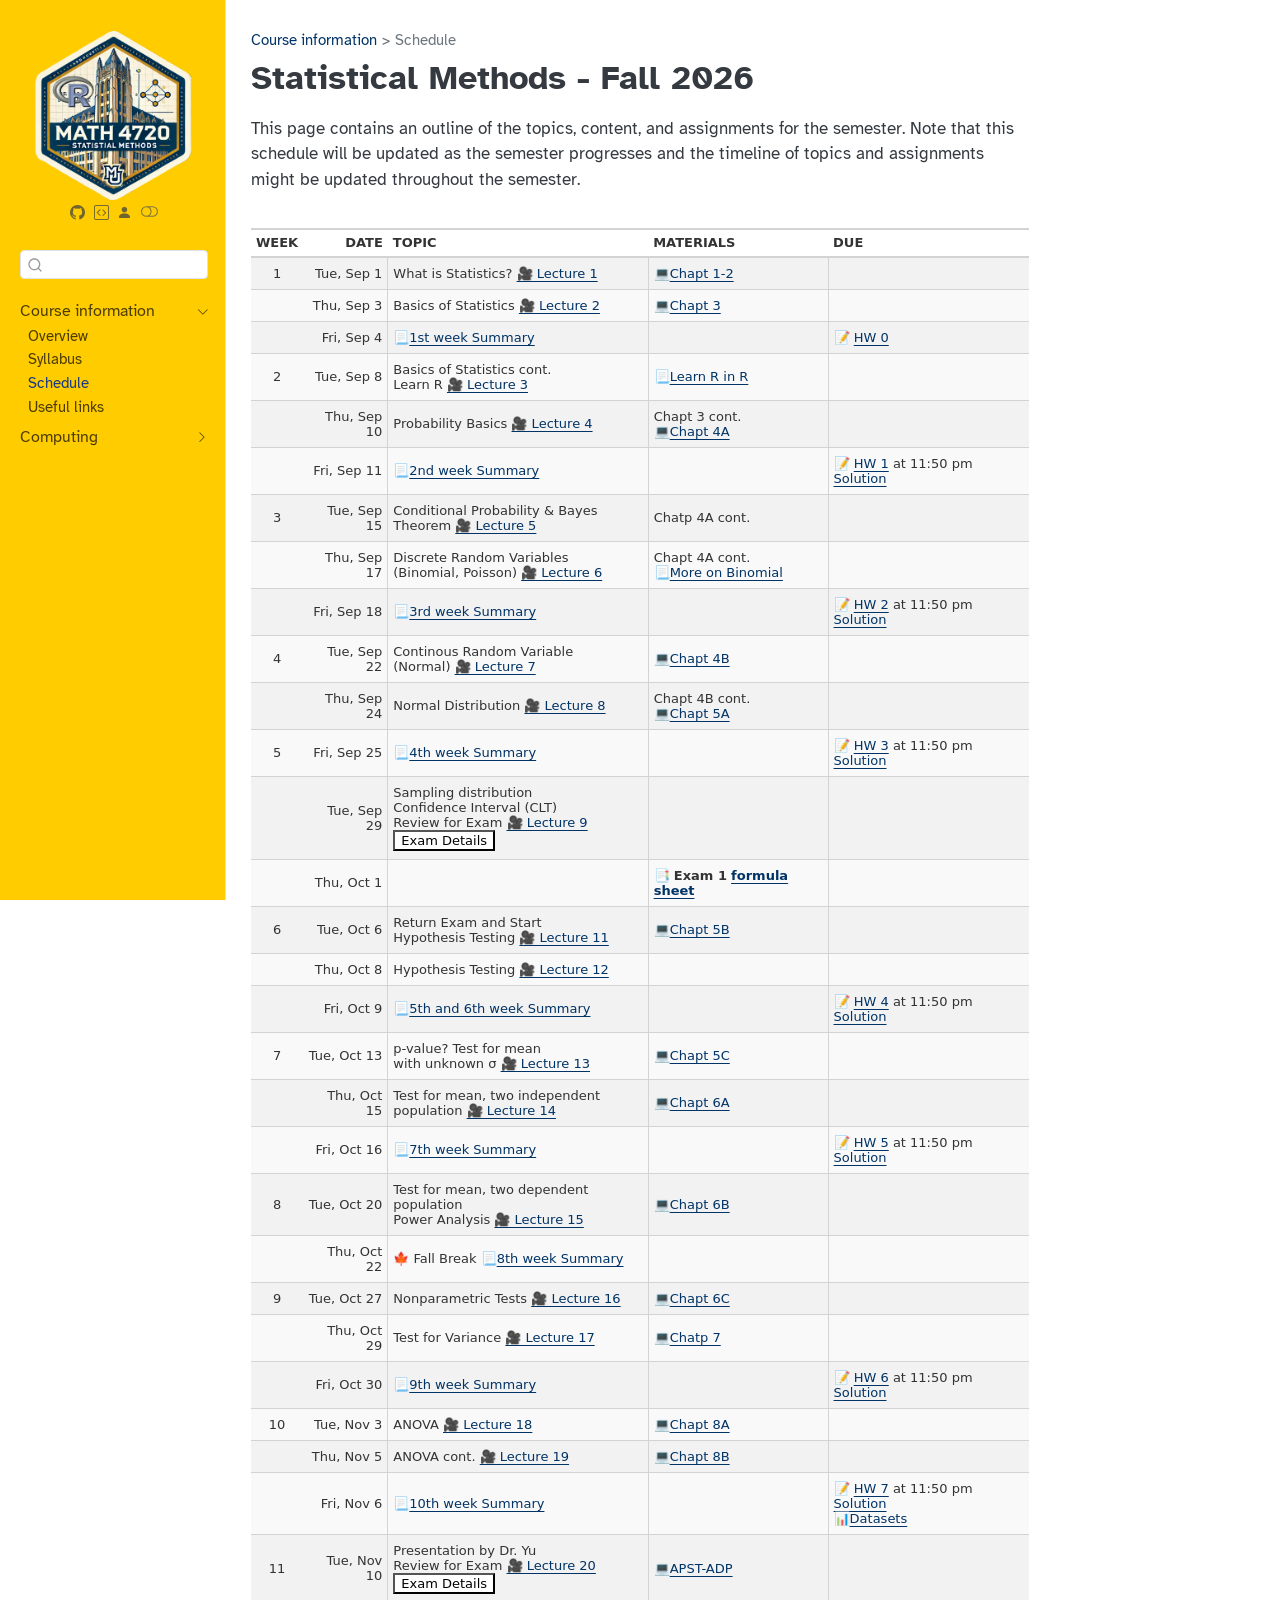
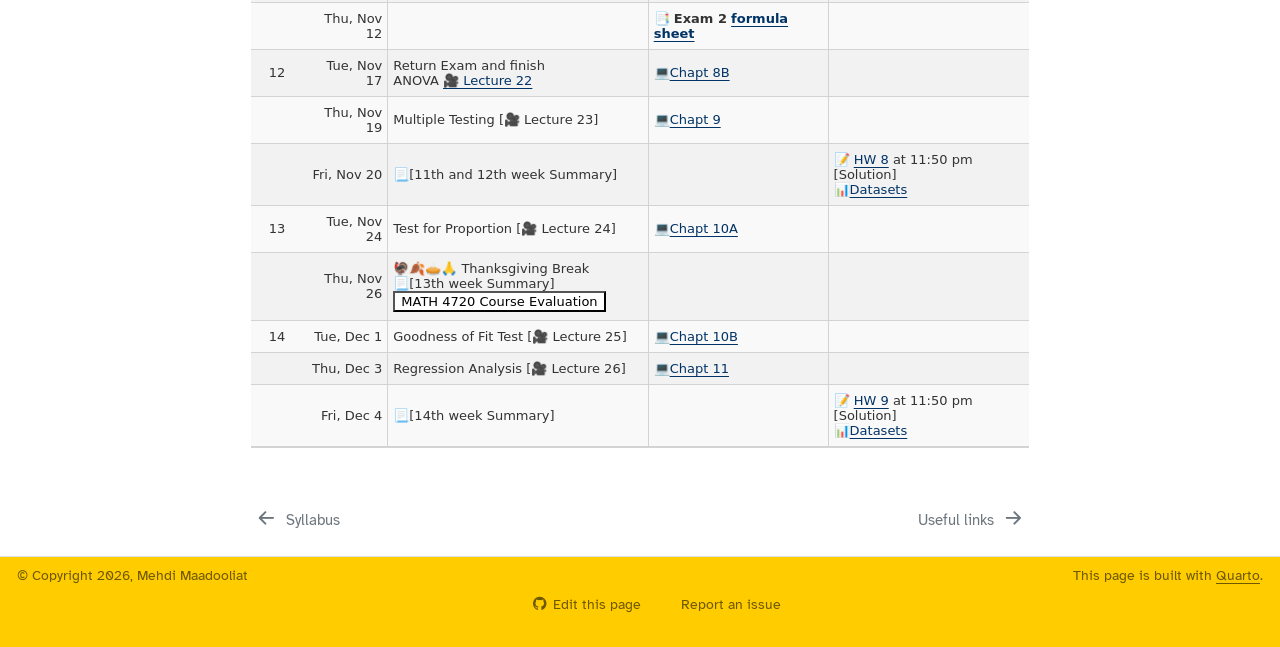
==== commit d30ed664: "Deploying to gh-pages from @ mmadoliat/statmeth-f26@473ea85d5f078ac8f646ebf94af62dbdf32c26fa 🚀" ====
--- a/index.html
+++ b/index.html
@@ -209,23 +209,23 @@
 <div class="cell">
 <div class="cell-output-display">
 <div>
-<div id="mvtaaawccs" style="padding-left:0px;padding-right:0px;padding-top:10px;padding-bottom:10px;overflow-x:auto;overflow-y:auto;width:auto;height:auto;">
-<style>#mvtaaawccs table {
+<div id="kirbgwlsxt" style="padding-left:0px;padding-right:0px;padding-top:10px;padding-bottom:10px;overflow-x:auto;overflow-y:auto;width:auto;height:auto;">
+<style>#kirbgwlsxt table {
   font-family: system-ui, 'Segoe UI', Roboto, Helvetica, Arial, sans-serif, 'Apple Color Emoji', 'Segoe UI Emoji', 'Segoe UI Symbol', 'Noto Color Emoji';
   -webkit-font-smoothing: antialiased;
   -moz-osx-font-smoothing: grayscale;
 }
 
-#mvtaaawccs thead, #mvtaaawccs tbody, #mvtaaawccs tfoot, #mvtaaawccs tr, #mvtaaawccs td, #mvtaaawccs th {
+#kirbgwlsxt thead, #kirbgwlsxt tbody, #kirbgwlsxt tfoot, #kirbgwlsxt tr, #kirbgwlsxt td, #kirbgwlsxt th {
   border-style: none;
 }
 
-#mvtaaawccs p {
+#kirbgwlsxt p {
   margin: 0;
   padding: 0;
 }
 
-#mvtaaawccs .gt_table {
+#kirbgwlsxt .gt_table {
   display: table;
   border-collapse: collapse;
   line-height: normal;
@@ -251,12 +251,12 @@
   border-left-color: #D3D3D3;
 }
 
-#mvtaaawccs .gt_caption {
+#kirbgwlsxt .gt_caption {
   padding-top: 4px;
   padding-bottom: 4px;
 }
 
-#mvtaaawccs .gt_title {
+#kirbgwlsxt .gt_title {
   color: #333333;
   font-size: 125%;
   font-weight: initial;
@@ -268,7 +268,7 @@
   border-bottom-width: 0;
 }
 
-#mvtaaawccs .gt_subtitle {
+#kirbgwlsxt .gt_subtitle {
   color: #333333;
   font-size: 85%;
   font-weight: initial;
@@ -280,7 +280,7 @@
   border-top-width: 0;
 }
 
-#mvtaaawccs .gt_heading {
+#kirbgwlsxt .gt_heading {
   background-color: #FFFFFF;
   text-align: center;
   border-bottom-color: #FFFFFF;
@@ -292,13 +292,13 @@
   border-right-color: #D3D3D3;
 }
 
-#mvtaaawccs .gt_bottom_border {
+#kirbgwlsxt .gt_bottom_border {
   border-bottom-style: solid;
   border-bottom-width: 2px;
   border-bottom-color: #D3D3D3;
 }
 
-#mvtaaawccs .gt_col_headings {
+#kirbgwlsxt .gt_col_headings {
   border-top-style: solid;
   border-top-width: 2px;
   border-top-color: #D3D3D3;
@@ -313,7 +313,7 @@
   border-right-color: #D3D3D3;
 }
 
-#mvtaaawccs .gt_col_heading {
+#kirbgwlsxt .gt_col_heading {
   color: #333333;
   background-color: #FFFFFF;
   font-size: 100%;
@@ -333,7 +333,7 @@
   overflow-x: hidden;
 }
 
-#mvtaaawccs .gt_column_spanner_outer {
+#kirbgwlsxt .gt_column_spanner_outer {
   color: #333333;
   background-color: #FFFFFF;
   font-size: 100%;
@@ -345,15 +345,15 @@
   padding-right: 4px;
 }
 
-#mvtaaawccs .gt_column_spanner_outer:first-child {
+#kirbgwlsxt .gt_column_spanner_outer:first-child {
   padding-left: 0;
 }
 
-#mvtaaawccs .gt_column_spanner_outer:last-child {
+#kirbgwlsxt .gt_column_spanner_outer:last-child {
   padding-right: 0;
 }
 
-#mvtaaawccs .gt_column_spanner {
+#kirbgwlsxt .gt_column_spanner {
   border-bottom-style: solid;
   border-bottom-width: 2px;
   border-bottom-color: #D3D3D3;
@@ -365,11 +365,11 @@
   width: 100%;
 }
 
-#mvtaaawccs .gt_spanner_row {
+#kirbgwlsxt .gt_spanner_row {
   border-bottom-style: hidden;
 }
 
-#mvtaaawccs .gt_group_heading {
+#kirbgwlsxt .gt_group_heading {
   padding-top: 8px;
   padding-bottom: 8px;
   padding-left: 5px;
@@ -395,7 +395,7 @@
   text-align: left;
 }
 
-#mvtaaawccs .gt_empty_group_heading {
+#kirbgwlsxt .gt_empty_group_heading {
   padding: 0.5px;
   color: #333333;
   background-color: #FFFFFF;
@@ -410,15 +410,15 @@
   vertical-align: middle;
 }
 
-#mvtaaawccs .gt_from_md > :first-child {
+#kirbgwlsxt .gt_from_md > :first-child {
   margin-top: 0;
 }
 
-#mvtaaawccs .gt_from_md > :last-child {
+#kirbgwlsxt .gt_from_md > :last-child {
   margin-bottom: 0;
 }
 
-#mvtaaawccs .gt_row {
+#kirbgwlsxt .gt_row {
   padding-top: 8px;
   padding-bottom: 8px;
   padding-left: 5px;
@@ -437,7 +437,7 @@
   overflow-x: hidden;
 }
 
-#mvtaaawccs .gt_stub {
+#kirbgwlsxt .gt_stub {
   color: #333333;
   background-color: #FFFFFF;
   font-size: 100%;
@@ -450,7 +450,7 @@
   padding-right: 5px;
 }
 
-#mvtaaawccs .gt_stub_row_group {
+#kirbgwlsxt .gt_stub_row_group {
   color: #333333;
   background-color: #FFFFFF;
   font-size: 100%;
@@ -464,15 +464,15 @@
   vertical-align: top;
 }
 
-#mvtaaawccs .gt_row_group_first td {
+#kirbgwlsxt .gt_row_group_first td {
   border-top-width: 2px;
 }
 
-#mvtaaawccs .gt_row_group_first th {
+#kirbgwlsxt .gt_row_group_first th {
   border-top-width: 2px;
 }
 
-#mvtaaawccs .gt_summary_row {
+#kirbgwlsxt .gt_summary_row {
   color: #333333;
   background-color: #FFFFFF;
   text-transform: inherit;
@@ -482,16 +482,16 @@
   padding-right: 5px;
 }
 
-#mvtaaawccs .gt_first_summary_row {
+#kirbgwlsxt .gt_first_summary_row {
   border-top-style: solid;
   border-top-color: #D3D3D3;
 }
 
-#mvtaaawccs .gt_first_summary_row.thick {
+#kirbgwlsxt .gt_first_summary_row.thick {
   border-top-width: 2px;
 }
 
-#mvtaaawccs .gt_last_summary_row {
+#kirbgwlsxt .gt_last_summary_row {
   padding-top: 8px;
   padding-bottom: 8px;
   padding-left: 5px;
@@ -501,7 +501,7 @@
   border-bottom-color: #D3D3D3;
 }
 
-#mvtaaawccs .gt_grand_summary_row {
+#kirbgwlsxt .gt_grand_summary_row {
   color: #333333;
   background-color: #FFFFFF;
   text-transform: inherit;
@@ -511,7 +511,7 @@
   padding-right: 5px;
 }
 
-#mvtaaawccs .gt_first_grand_summary_row {
+#kirbgwlsxt .gt_first_grand_summary_row {
   padding-top: 8px;
   padding-bottom: 8px;
   padding-left: 5px;
@@ -521,7 +521,7 @@
   border-top-color: #D3D3D3;
 }
 
-#mvtaaawccs .gt_last_grand_summary_row_top {
+#kirbgwlsxt .gt_last_grand_summary_row_top {
   padding-top: 8px;
   padding-bottom: 8px;
   padding-left: 5px;
@@ -531,11 +531,11 @@
   border-bottom-color: #D3D3D3;
 }
 
-#mvtaaawccs .gt_striped {
+#kirbgwlsxt .gt_striped {
   background-color: rgba(128, 128, 128, 0.05);
 }
 
-#mvtaaawccs .gt_table_body {
+#kirbgwlsxt .gt_table_body {
   border-top-style: solid;
   border-top-width: 2px;
   border-top-color: #D3D3D3;
@@ -544,7 +544,7 @@
   border-bottom-color: #D3D3D3;
 }
 
-#mvtaaawccs .gt_footnotes {
+#kirbgwlsxt .gt_footnotes {
   color: #333333;
   background-color: #FFFFFF;
   border-bottom-style: none;
@@ -558,7 +558,7 @@
   border-right-color: #D3D3D3;
 }
 
-#mvtaaawccs .gt_footnote {
+#kirbgwlsxt .gt_footnote {
   margin: 0px;
   font-size: 90%;
   padding-top: 4px;
@@ -567,7 +567,7 @@
   padding-right: 5px;
 }
 
-#mvtaaawccs .gt_sourcenotes {
+#kirbgwlsxt .gt_sourcenotes {
   color: #333333;
   background-color: #FFFFFF;
   border-bottom-style: none;
@@ -581,7 +581,7 @@
   border-right-color: #D3D3D3;
 }
 
-#mvtaaawccs .gt_sourcenote {
+#kirbgwlsxt .gt_sourcenote {
   font-size: 90%;
   padding-top: 4px;
   padding-bottom: 4px;
@@ -589,72 +589,72 @@
   padding-right: 5px;
 }
 
-#mvtaaawccs .gt_left {
+#kirbgwlsxt .gt_left {
   text-align: left;
 }
 
-#mvtaaawccs .gt_center {
+#kirbgwlsxt .gt_center {
   text-align: center;
 }
 
-#mvtaaawccs .gt_right {
+#kirbgwlsxt .gt_right {
   text-align: right;
   font-variant-numeric: tabular-nums;
 }
 
-#mvtaaawccs .gt_font_normal {
+#kirbgwlsxt .gt_font_normal {
   font-weight: normal;
 }
 
-#mvtaaawccs .gt_font_bold {
+#kirbgwlsxt .gt_font_bold {
   font-weight: bold;
 }
 
-#mvtaaawccs .gt_font_italic {
+#kirbgwlsxt .gt_font_italic {
   font-style: italic;
 }
 
-#mvtaaawccs .gt_super {
+#kirbgwlsxt .gt_super {
   font-size: 65%;
 }
 
-#mvtaaawccs .gt_footnote_marks {
+#kirbgwlsxt .gt_footnote_marks {
   font-size: 75%;
   vertical-align: 0.4em;
   position: initial;
 }
 
-#mvtaaawccs .gt_asterisk {
+#kirbgwlsxt .gt_asterisk {
   font-size: 100%;
   vertical-align: 0;
 }
 
-#mvtaaawccs .gt_indent_1 {
+#kirbgwlsxt .gt_indent_1 {
   text-indent: 5px;
 }
 
-#mvtaaawccs .gt_indent_2 {
+#kirbgwlsxt .gt_indent_2 {
   text-indent: 10px;
 }
 
-#mvtaaawccs .gt_indent_3 {
+#kirbgwlsxt .gt_indent_3 {
   text-indent: 15px;
 }
 
-#mvtaaawccs .gt_indent_4 {
+#kirbgwlsxt .gt_indent_4 {
   text-indent: 20px;
 }
 
-#mvtaaawccs .gt_indent_5 {
+#kirbgwlsxt .gt_indent_5 {
   text-indent: 25px;
 }
 
-#mvtaaawccs .katex-display {
+#kirbgwlsxt .katex-display {
   display: inline-flex !important;
   margin-bottom: 0.75em !important;
 }
 
-#mvtaaawccs div.Reactable > div.rt-table > div.rt-thead > div.rt-tr.rt-tr-group-header > div.rt-th-group:after {
+#kirbgwlsxt div.Reactable > div.rt-table > div.rt-thead > div.rt-tr.rt-tr-group-header > div.rt-th-group:after {
   height: 0px !important;
 }
 </style>
@@ -942,7 +942,7 @@
 <tr class="odd">
 <td class="gt_row gt_center" headers="week">12</td>
 <td class="gt_row gt_right" headers="date" style="border-right-width: 1px; border-right-style: solid; border-right-color: #D3D3D3">Tue, Nov 17</td>
-<td class="gt_row gt_left" headers="topic" style="border-right-width: 1px; border-right-style: solid; border-right-color: #D3D3D3"><p>Return Exam and finish <br> ANOVA [🎥 Lecture 22]</p></td>
+<td class="gt_row gt_left" headers="topic" style="border-right-width: 1px; border-right-style: solid; border-right-color: #D3D3D3"><p>Return Exam and finish <br> ANOVA <a href="https://marq.sharepoint.com/:v:/t/SIS_1820_1_0054/IQASkMOK_5OYS6qQWZQH5iLhASMYdFk7lh77nKekAhFtytQ?e=TU3Ga8">🎥 Lecture 22</a></p></td>
 <td class="gt_row gt_left" headers="materials" style="border-right-width: 1px; border-right-style: solid; border-right-color: #D3D3D3"><p>💻<a href="./slides/pdf/Chapt8B.pdf">Chapt 8B</a></p></td>
 <td class="gt_row gt_left" headers="due"><br>
 </td>
@@ -982,6 +982,32 @@
 </td>
 <td class="gt_row gt_left" headers="due"><br>
 </td>
+</tr>
+<tr class="even">
+<td class="gt_row gt_center gt_striped" headers="week">14</td>
+<td class="gt_row gt_right gt_striped" headers="date" style="border-right-width: 1px; border-right-style: solid; border-right-color: #D3D3D3">Tue, Dec 1</td>
+<td class="gt_row gt_left gt_striped" headers="topic" style="border-right-width: 1px; border-right-style: solid; border-right-color: #D3D3D3"><p>Goodness of Fit Test [🎥 Lecture 25]</p></td>
+<td class="gt_row gt_left gt_striped" headers="materials" style="border-right-width: 1px; border-right-style: solid; border-right-color: #D3D3D3"><p>💻<a href="./slides/pdf/Chapt10B.pdf">Chapt 10B</a></p></td>
+<td class="gt_row gt_left gt_striped" headers="due"><br>
+</td>
+</tr>
+<tr class="odd">
+<td class="gt_row gt_center" headers="week"><br>
+</td>
+<td class="gt_row gt_right" headers="date" style="border-right-width: 1px; border-right-style: solid; border-right-color: #D3D3D3">Thu, Dec 3</td>
+<td class="gt_row gt_left" headers="topic" style="border-right-width: 1px; border-right-style: solid; border-right-color: #D3D3D3"><p>Regression Analysis [🎥 Lecture 26]</p></td>
+<td class="gt_row gt_left" headers="materials" style="border-right-width: 1px; border-right-style: solid; border-right-color: #D3D3D3"><p>💻<a href="./slides/pdf/Chapt11.pdf">Chapt 11</a></p></td>
+<td class="gt_row gt_left" headers="due"><br>
+</td>
+</tr>
+<tr class="even">
+<td class="gt_row gt_center gt_striped" headers="week"><br>
+</td>
+<td class="gt_row gt_right gt_striped" headers="date" style="border-right-width: 1px; border-right-style: solid; border-right-color: #D3D3D3">Fri, Dec 4</td>
+<td class="gt_row gt_left gt_striped" headers="topic" style="border-right-width: 1px; border-right-style: solid; border-right-color: #D3D3D3"><p>📃[14th week Summary]</p></td>
+<td class="gt_row gt_left gt_striped" headers="materials" style="border-right-width: 1px; border-right-style: solid; border-right-color: #D3D3D3"><br>
+</td>
+<td class="gt_row gt_left gt_striped" headers="due"><p>📝 <a href="http://d2l.mu.edu/">HW 9</a> at 11:50 pm [Solution] <br> 📊<a href="./sol/HW9.rda">Datasets</a></p></td>
 </tr>
 </tbody>
 </table>
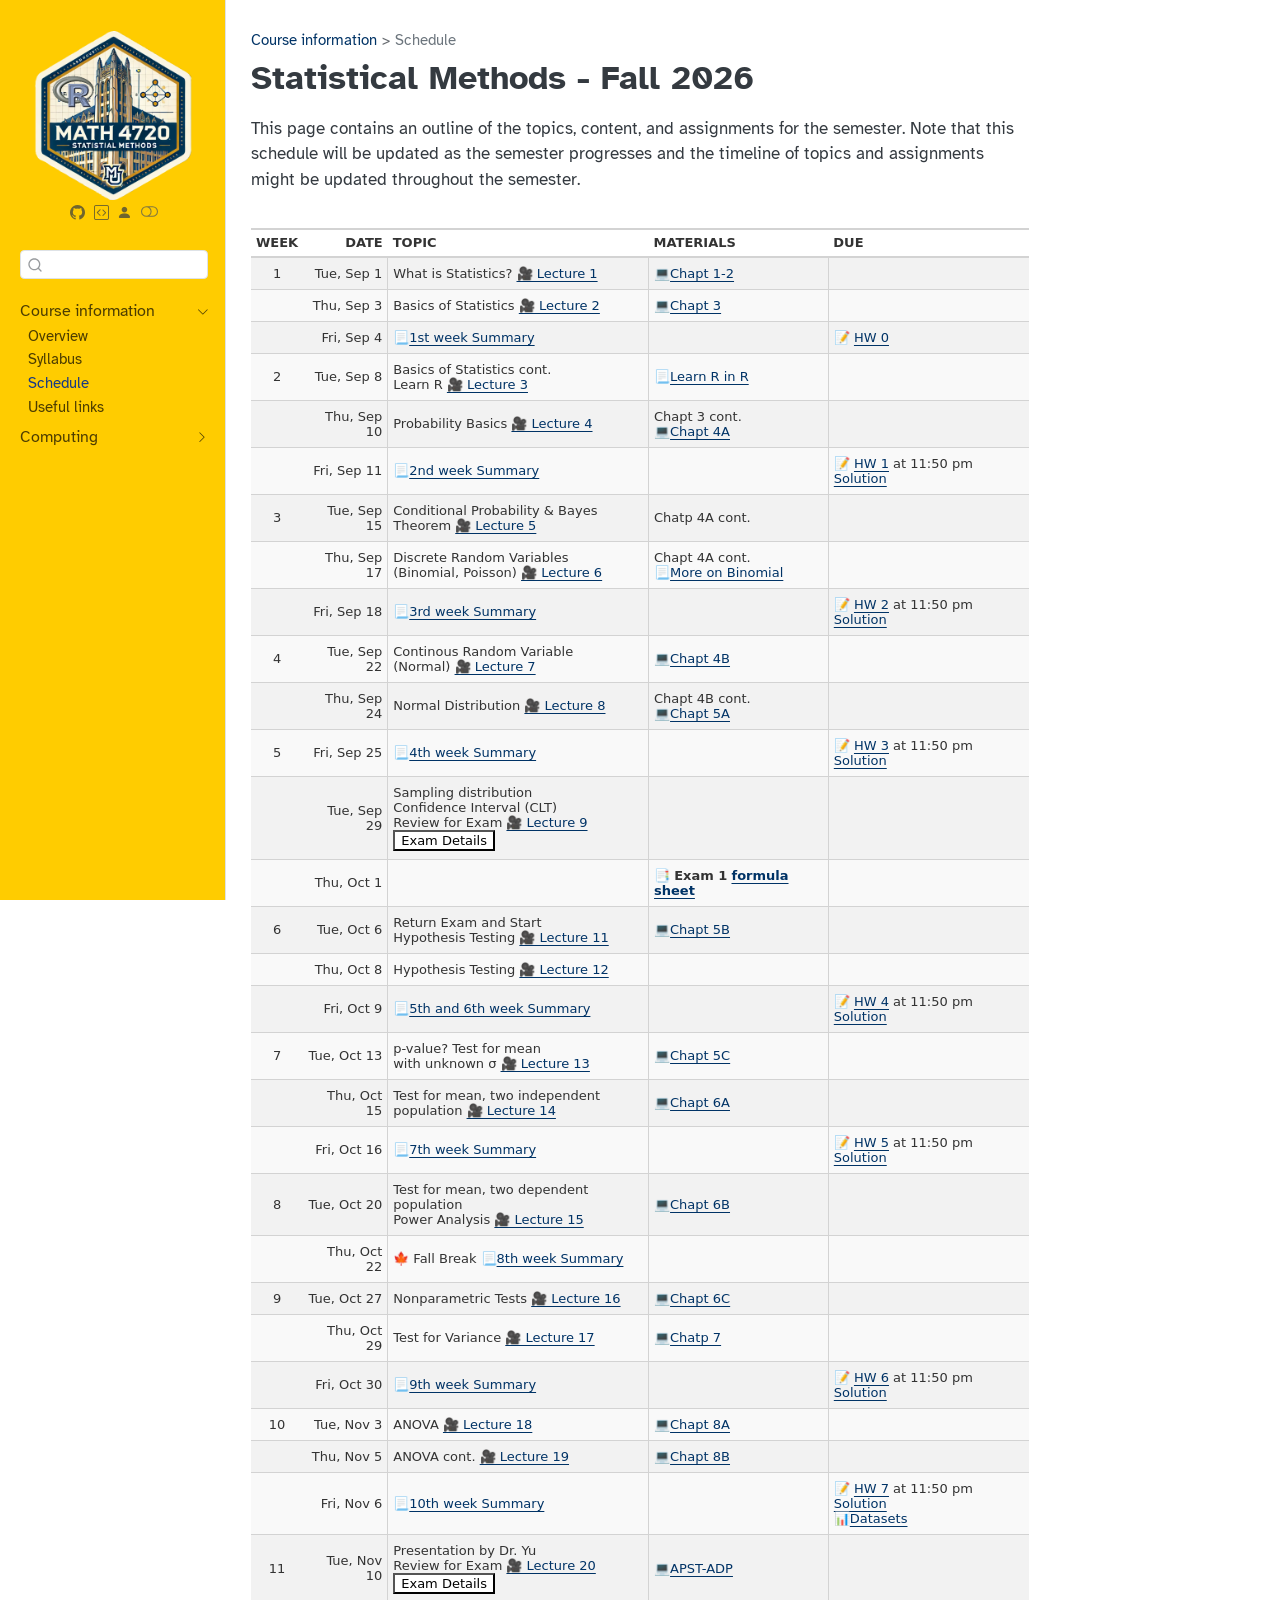
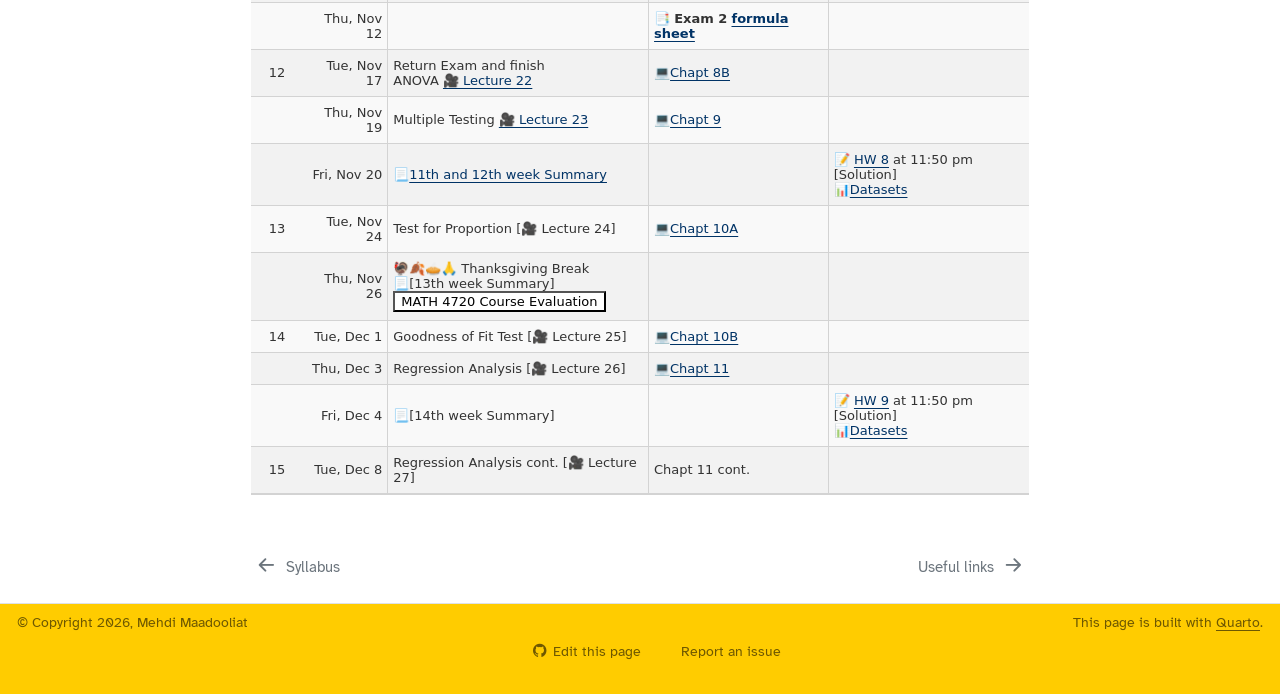
==== commit ea011d80: "Deploying to gh-pages from @ mmadoliat/statmeth-f26@b28ad5dbcd3b8fb96f5d5131f0bf050d721c7c73 🚀" ====
--- a/index.html
+++ b/index.html
@@ -209,23 +209,23 @@
 <div class="cell">
 <div class="cell-output-display">
 <div>
-<div id="kirbgwlsxt" style="padding-left:0px;padding-right:0px;padding-top:10px;padding-bottom:10px;overflow-x:auto;overflow-y:auto;width:auto;height:auto;">
-<style>#kirbgwlsxt table {
+<div id="nsuefvozbw" style="padding-left:0px;padding-right:0px;padding-top:10px;padding-bottom:10px;overflow-x:auto;overflow-y:auto;width:auto;height:auto;">
+<style>#nsuefvozbw table {
   font-family: system-ui, 'Segoe UI', Roboto, Helvetica, Arial, sans-serif, 'Apple Color Emoji', 'Segoe UI Emoji', 'Segoe UI Symbol', 'Noto Color Emoji';
   -webkit-font-smoothing: antialiased;
   -moz-osx-font-smoothing: grayscale;
 }
 
-#kirbgwlsxt thead, #kirbgwlsxt tbody, #kirbgwlsxt tfoot, #kirbgwlsxt tr, #kirbgwlsxt td, #kirbgwlsxt th {
+#nsuefvozbw thead, #nsuefvozbw tbody, #nsuefvozbw tfoot, #nsuefvozbw tr, #nsuefvozbw td, #nsuefvozbw th {
   border-style: none;
 }
 
-#kirbgwlsxt p {
+#nsuefvozbw p {
   margin: 0;
   padding: 0;
 }
 
-#kirbgwlsxt .gt_table {
+#nsuefvozbw .gt_table {
   display: table;
   border-collapse: collapse;
   line-height: normal;
@@ -251,12 +251,12 @@
   border-left-color: #D3D3D3;
 }
 
-#kirbgwlsxt .gt_caption {
+#nsuefvozbw .gt_caption {
   padding-top: 4px;
   padding-bottom: 4px;
 }
 
-#kirbgwlsxt .gt_title {
+#nsuefvozbw .gt_title {
   color: #333333;
   font-size: 125%;
   font-weight: initial;
@@ -268,7 +268,7 @@
   border-bottom-width: 0;
 }
 
-#kirbgwlsxt .gt_subtitle {
+#nsuefvozbw .gt_subtitle {
   color: #333333;
   font-size: 85%;
   font-weight: initial;
@@ -280,7 +280,7 @@
   border-top-width: 0;
 }
 
-#kirbgwlsxt .gt_heading {
+#nsuefvozbw .gt_heading {
   background-color: #FFFFFF;
   text-align: center;
   border-bottom-color: #FFFFFF;
@@ -292,13 +292,13 @@
   border-right-color: #D3D3D3;
 }
 
-#kirbgwlsxt .gt_bottom_border {
+#nsuefvozbw .gt_bottom_border {
   border-bottom-style: solid;
   border-bottom-width: 2px;
   border-bottom-color: #D3D3D3;
 }
 
-#kirbgwlsxt .gt_col_headings {
+#nsuefvozbw .gt_col_headings {
   border-top-style: solid;
   border-top-width: 2px;
   border-top-color: #D3D3D3;
@@ -313,7 +313,7 @@
   border-right-color: #D3D3D3;
 }
 
-#kirbgwlsxt .gt_col_heading {
+#nsuefvozbw .gt_col_heading {
   color: #333333;
   background-color: #FFFFFF;
   font-size: 100%;
@@ -333,7 +333,7 @@
   overflow-x: hidden;
 }
 
-#kirbgwlsxt .gt_column_spanner_outer {
+#nsuefvozbw .gt_column_spanner_outer {
   color: #333333;
   background-color: #FFFFFF;
   font-size: 100%;
@@ -345,15 +345,15 @@
   padding-right: 4px;
 }
 
-#kirbgwlsxt .gt_column_spanner_outer:first-child {
+#nsuefvozbw .gt_column_spanner_outer:first-child {
   padding-left: 0;
 }
 
-#kirbgwlsxt .gt_column_spanner_outer:last-child {
+#nsuefvozbw .gt_column_spanner_outer:last-child {
   padding-right: 0;
 }
 
-#kirbgwlsxt .gt_column_spanner {
+#nsuefvozbw .gt_column_spanner {
   border-bottom-style: solid;
   border-bottom-width: 2px;
   border-bottom-color: #D3D3D3;
@@ -365,11 +365,11 @@
   width: 100%;
 }
 
-#kirbgwlsxt .gt_spanner_row {
+#nsuefvozbw .gt_spanner_row {
   border-bottom-style: hidden;
 }
 
-#kirbgwlsxt .gt_group_heading {
+#nsuefvozbw .gt_group_heading {
   padding-top: 8px;
   padding-bottom: 8px;
   padding-left: 5px;
@@ -395,7 +395,7 @@
   text-align: left;
 }
 
-#kirbgwlsxt .gt_empty_group_heading {
+#nsuefvozbw .gt_empty_group_heading {
   padding: 0.5px;
   color: #333333;
   background-color: #FFFFFF;
@@ -410,15 +410,15 @@
   vertical-align: middle;
 }
 
-#kirbgwlsxt .gt_from_md > :first-child {
+#nsuefvozbw .gt_from_md > :first-child {
   margin-top: 0;
 }
 
-#kirbgwlsxt .gt_from_md > :last-child {
+#nsuefvozbw .gt_from_md > :last-child {
   margin-bottom: 0;
 }
 
-#kirbgwlsxt .gt_row {
+#nsuefvozbw .gt_row {
   padding-top: 8px;
   padding-bottom: 8px;
   padding-left: 5px;
@@ -437,7 +437,7 @@
   overflow-x: hidden;
 }
 
-#kirbgwlsxt .gt_stub {
+#nsuefvozbw .gt_stub {
   color: #333333;
   background-color: #FFFFFF;
   font-size: 100%;
@@ -450,7 +450,7 @@
   padding-right: 5px;
 }
 
-#kirbgwlsxt .gt_stub_row_group {
+#nsuefvozbw .gt_stub_row_group {
   color: #333333;
   background-color: #FFFFFF;
   font-size: 100%;
@@ -464,15 +464,15 @@
   vertical-align: top;
 }
 
-#kirbgwlsxt .gt_row_group_first td {
+#nsuefvozbw .gt_row_group_first td {
   border-top-width: 2px;
 }
 
-#kirbgwlsxt .gt_row_group_first th {
+#nsuefvozbw .gt_row_group_first th {
   border-top-width: 2px;
 }
 
-#kirbgwlsxt .gt_summary_row {
+#nsuefvozbw .gt_summary_row {
   color: #333333;
   background-color: #FFFFFF;
   text-transform: inherit;
@@ -482,16 +482,16 @@
   padding-right: 5px;
 }
 
-#kirbgwlsxt .gt_first_summary_row {
+#nsuefvozbw .gt_first_summary_row {
   border-top-style: solid;
   border-top-color: #D3D3D3;
 }
 
-#kirbgwlsxt .gt_first_summary_row.thick {
+#nsuefvozbw .gt_first_summary_row.thick {
   border-top-width: 2px;
 }
 
-#kirbgwlsxt .gt_last_summary_row {
+#nsuefvozbw .gt_last_summary_row {
   padding-top: 8px;
   padding-bottom: 8px;
   padding-left: 5px;
@@ -501,7 +501,7 @@
   border-bottom-color: #D3D3D3;
 }
 
-#kirbgwlsxt .gt_grand_summary_row {
+#nsuefvozbw .gt_grand_summary_row {
   color: #333333;
   background-color: #FFFFFF;
   text-transform: inherit;
@@ -511,7 +511,7 @@
   padding-right: 5px;
 }
 
-#kirbgwlsxt .gt_first_grand_summary_row {
+#nsuefvozbw .gt_first_grand_summary_row {
   padding-top: 8px;
   padding-bottom: 8px;
   padding-left: 5px;
@@ -521,7 +521,7 @@
   border-top-color: #D3D3D3;
 }
 
-#kirbgwlsxt .gt_last_grand_summary_row_top {
+#nsuefvozbw .gt_last_grand_summary_row_top {
   padding-top: 8px;
   padding-bottom: 8px;
   padding-left: 5px;
@@ -531,11 +531,11 @@
   border-bottom-color: #D3D3D3;
 }
 
-#kirbgwlsxt .gt_striped {
+#nsuefvozbw .gt_striped {
   background-color: rgba(128, 128, 128, 0.05);
 }
 
-#kirbgwlsxt .gt_table_body {
+#nsuefvozbw .gt_table_body {
   border-top-style: solid;
   border-top-width: 2px;
   border-top-color: #D3D3D3;
@@ -544,7 +544,7 @@
   border-bottom-color: #D3D3D3;
 }
 
-#kirbgwlsxt .gt_footnotes {
+#nsuefvozbw .gt_footnotes {
   color: #333333;
   background-color: #FFFFFF;
   border-bottom-style: none;
@@ -558,7 +558,7 @@
   border-right-color: #D3D3D3;
 }
 
-#kirbgwlsxt .gt_footnote {
+#nsuefvozbw .gt_footnote {
   margin: 0px;
   font-size: 90%;
   padding-top: 4px;
@@ -567,7 +567,7 @@
   padding-right: 5px;
 }
 
-#kirbgwlsxt .gt_sourcenotes {
+#nsuefvozbw .gt_sourcenotes {
   color: #333333;
   background-color: #FFFFFF;
   border-bottom-style: none;
@@ -581,7 +581,7 @@
   border-right-color: #D3D3D3;
 }
 
-#kirbgwlsxt .gt_sourcenote {
+#nsuefvozbw .gt_sourcenote {
   font-size: 90%;
   padding-top: 4px;
   padding-bottom: 4px;
@@ -589,72 +589,72 @@
   padding-right: 5px;
 }
 
-#kirbgwlsxt .gt_left {
+#nsuefvozbw .gt_left {
   text-align: left;
 }
 
-#kirbgwlsxt .gt_center {
+#nsuefvozbw .gt_center {
   text-align: center;
 }
 
-#kirbgwlsxt .gt_right {
+#nsuefvozbw .gt_right {
   text-align: right;
   font-variant-numeric: tabular-nums;
 }
 
-#kirbgwlsxt .gt_font_normal {
+#nsuefvozbw .gt_font_normal {
   font-weight: normal;
 }
 
-#kirbgwlsxt .gt_font_bold {
+#nsuefvozbw .gt_font_bold {
   font-weight: bold;
 }
 
-#kirbgwlsxt .gt_font_italic {
+#nsuefvozbw .gt_font_italic {
   font-style: italic;
 }
 
-#kirbgwlsxt .gt_super {
+#nsuefvozbw .gt_super {
   font-size: 65%;
 }
 
-#kirbgwlsxt .gt_footnote_marks {
+#nsuefvozbw .gt_footnote_marks {
   font-size: 75%;
   vertical-align: 0.4em;
   position: initial;
 }
 
-#kirbgwlsxt .gt_asterisk {
+#nsuefvozbw .gt_asterisk {
   font-size: 100%;
   vertical-align: 0;
 }
 
-#kirbgwlsxt .gt_indent_1 {
+#nsuefvozbw .gt_indent_1 {
   text-indent: 5px;
 }
 
-#kirbgwlsxt .gt_indent_2 {
+#nsuefvozbw .gt_indent_2 {
   text-indent: 10px;
 }
 
-#kirbgwlsxt .gt_indent_3 {
+#nsuefvozbw .gt_indent_3 {
   text-indent: 15px;
 }
 
-#kirbgwlsxt .gt_indent_4 {
+#nsuefvozbw .gt_indent_4 {
   text-indent: 20px;
 }
 
-#kirbgwlsxt .gt_indent_5 {
+#nsuefvozbw .gt_indent_5 {
   text-indent: 25px;
 }
 
-#kirbgwlsxt .katex-display {
+#nsuefvozbw .katex-display {
   display: inline-flex !important;
   margin-bottom: 0.75em !important;
 }
 
-#kirbgwlsxt div.Reactable > div.rt-table > div.rt-thead > div.rt-tr.rt-tr-group-header > div.rt-th-group:after {
+#nsuefvozbw div.Reactable > div.rt-table > div.rt-thead > div.rt-tr.rt-tr-group-header > div.rt-th-group:after {
   height: 0px !important;
 }
 </style>
@@ -951,7 +951,7 @@
 <td class="gt_row gt_center gt_striped" headers="week"><br>
 </td>
 <td class="gt_row gt_right gt_striped" headers="date" style="border-right-width: 1px; border-right-style: solid; border-right-color: #D3D3D3">Thu, Nov 19</td>
-<td class="gt_row gt_left gt_striped" headers="topic" style="border-right-width: 1px; border-right-style: solid; border-right-color: #D3D3D3"><p>Multiple Testing [🎥 Lecture 23]</p></td>
+<td class="gt_row gt_left gt_striped" headers="topic" style="border-right-width: 1px; border-right-style: solid; border-right-color: #D3D3D3"><p>Multiple Testing <a href="https://marq.sharepoint.com/:v:/t/SIS_1820_1_0054/IQBSqc6vaqDPQrtwtlfES23cAYWUelKTSKLNJVHoVmGzZes?e=7h20f4">🎥 Lecture 23</a></p></td>
 <td class="gt_row gt_left gt_striped" headers="materials" style="border-right-width: 1px; border-right-style: solid; border-right-color: #D3D3D3"><p>💻<a href="./slides/pdf/Chapt9.pdf">Chapt 9</a></p></td>
 <td class="gt_row gt_left gt_striped" headers="due"><br>
 </td>
@@ -960,7 +960,7 @@
 <td class="gt_row gt_center" headers="week"><br>
 </td>
 <td class="gt_row gt_right" headers="date" style="border-right-width: 1px; border-right-style: solid; border-right-color: #D3D3D3">Fri, Nov 20</td>
-<td class="gt_row gt_left" headers="topic" style="border-right-width: 1px; border-right-style: solid; border-right-color: #D3D3D3"><p>📃[11th and 12th week Summary]</p></td>
+<td class="gt_row gt_left" headers="topic" style="border-right-width: 1px; border-right-style: solid; border-right-color: #D3D3D3"><p>📃<a href="./summary/sum11-12_4720_f26.pdf">11th and 12th week Summary</a></p></td>
 <td class="gt_row gt_left" headers="materials" style="border-right-width: 1px; border-right-style: solid; border-right-color: #D3D3D3"><br>
 </td>
 <td class="gt_row gt_left" headers="due"><p>📝 <a href="http://d2l.mu.edu/">HW 8</a> at 11:50 pm [Solution] <br> 📊<a href="./sol/HW8.rda">Datasets</a></p></td>
@@ -1008,6 +1008,14 @@
 <td class="gt_row gt_left gt_striped" headers="materials" style="border-right-width: 1px; border-right-style: solid; border-right-color: #D3D3D3"><br>
 </td>
 <td class="gt_row gt_left gt_striped" headers="due"><p>📝 <a href="http://d2l.mu.edu/">HW 9</a> at 11:50 pm [Solution] <br> 📊<a href="./sol/HW9.rda">Datasets</a></p></td>
+</tr>
+<tr class="odd">
+<td class="gt_row gt_center" headers="week">15</td>
+<td class="gt_row gt_right" headers="date" style="border-right-width: 1px; border-right-style: solid; border-right-color: #D3D3D3">Tue, Dec 8</td>
+<td class="gt_row gt_left" headers="topic" style="border-right-width: 1px; border-right-style: solid; border-right-color: #D3D3D3"><p>Regression Analysis cont. [🎥 Lecture 27]</p></td>
+<td class="gt_row gt_left" headers="materials" style="border-right-width: 1px; border-right-style: solid; border-right-color: #D3D3D3"><p>Chapt 11 cont.</p></td>
+<td class="gt_row gt_left" headers="due"><br>
+</td>
 </tr>
 </tbody>
 </table>
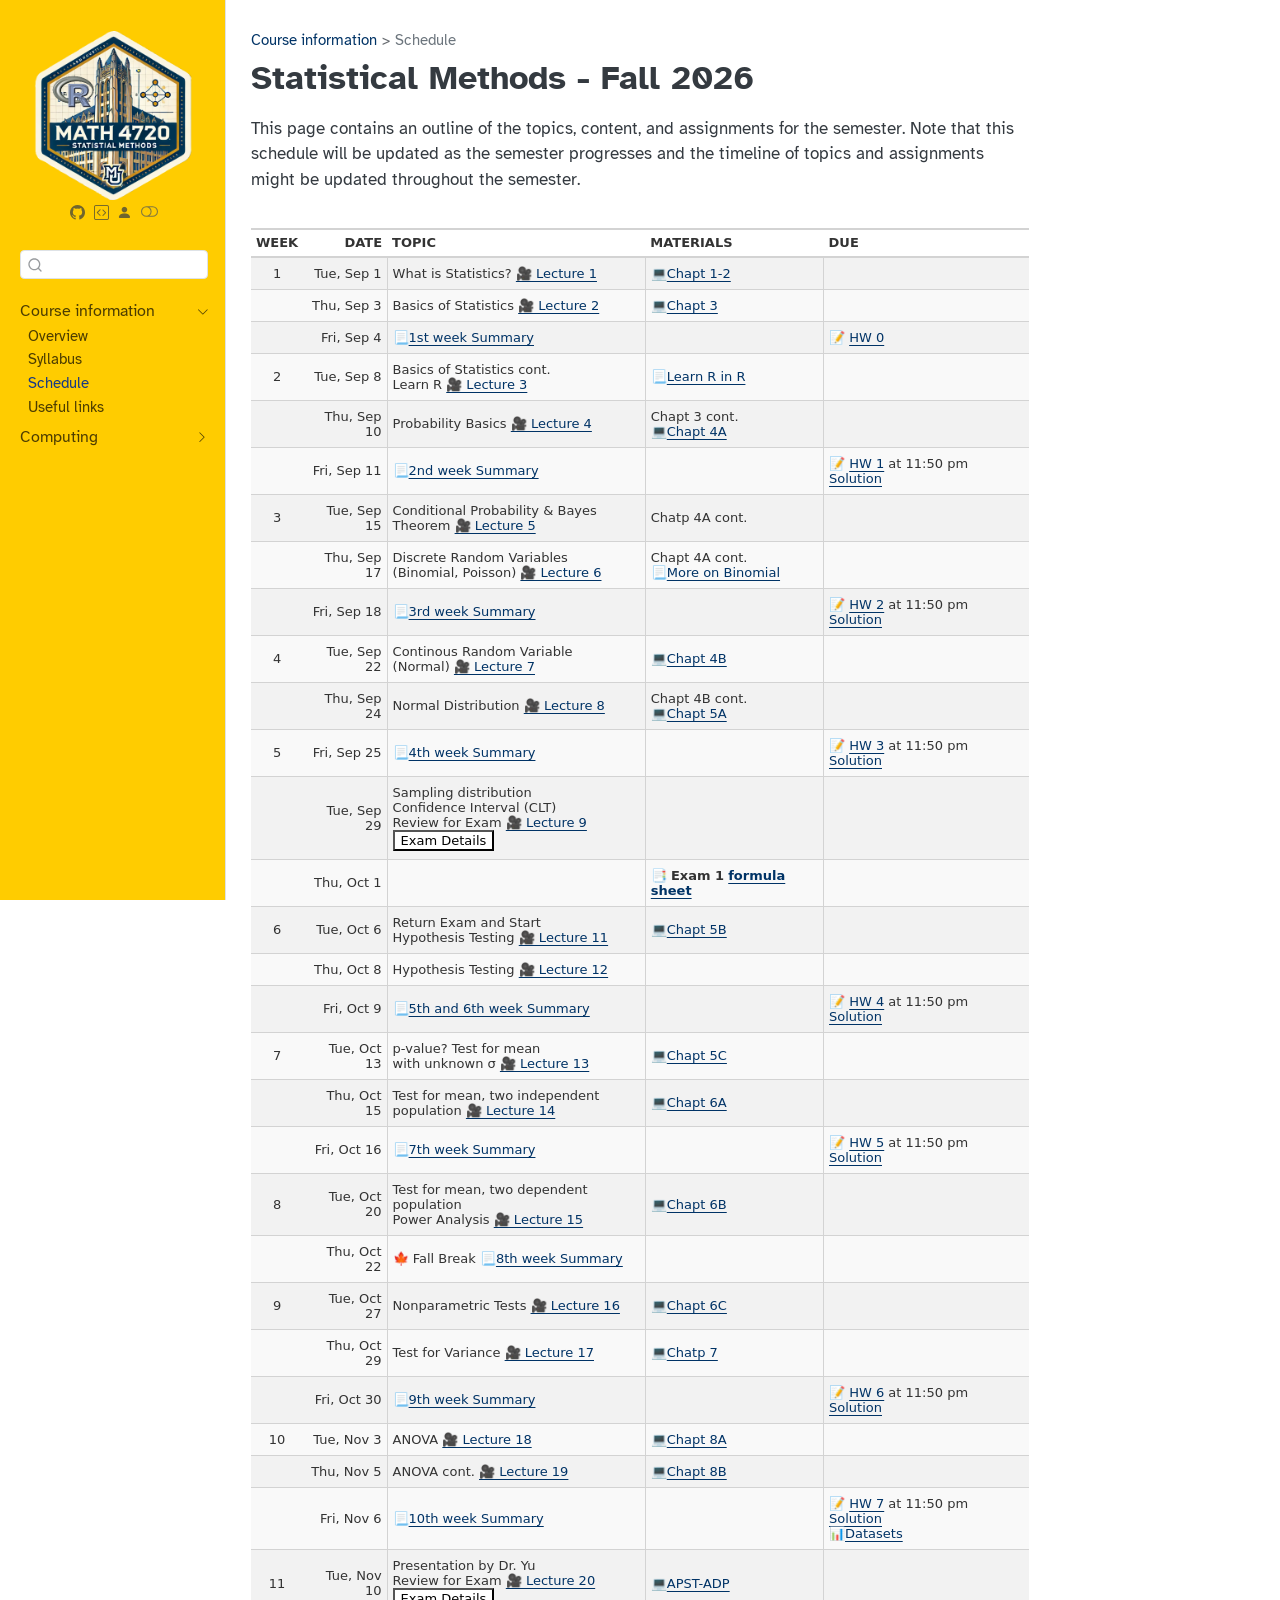
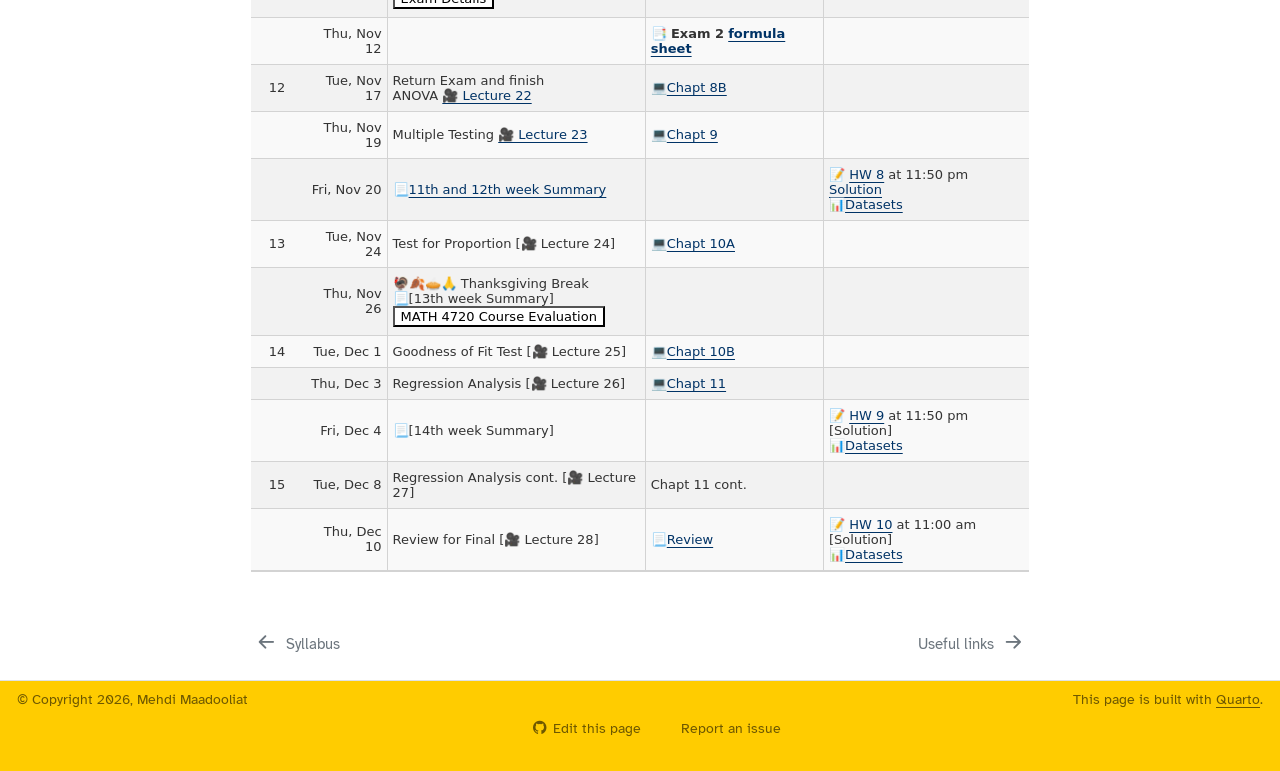
==== commit 7074c919: "Deploying to gh-pages from @ mmadoliat/statmeth-f26@c758e41d1f18154489cb6bb0d4a78ff248e69678 🚀" ====
--- a/index.html
+++ b/index.html
@@ -209,23 +209,23 @@
 <div class="cell">
 <div class="cell-output-display">
 <div>
-<div id="nsuefvozbw" style="padding-left:0px;padding-right:0px;padding-top:10px;padding-bottom:10px;overflow-x:auto;overflow-y:auto;width:auto;height:auto;">
-<style>#nsuefvozbw table {
+<div id="fuoxumwwlo" style="padding-left:0px;padding-right:0px;padding-top:10px;padding-bottom:10px;overflow-x:auto;overflow-y:auto;width:auto;height:auto;">
+<style>#fuoxumwwlo table {
   font-family: system-ui, 'Segoe UI', Roboto, Helvetica, Arial, sans-serif, 'Apple Color Emoji', 'Segoe UI Emoji', 'Segoe UI Symbol', 'Noto Color Emoji';
   -webkit-font-smoothing: antialiased;
   -moz-osx-font-smoothing: grayscale;
 }
 
-#nsuefvozbw thead, #nsuefvozbw tbody, #nsuefvozbw tfoot, #nsuefvozbw tr, #nsuefvozbw td, #nsuefvozbw th {
+#fuoxumwwlo thead, #fuoxumwwlo tbody, #fuoxumwwlo tfoot, #fuoxumwwlo tr, #fuoxumwwlo td, #fuoxumwwlo th {
   border-style: none;
 }
 
-#nsuefvozbw p {
+#fuoxumwwlo p {
   margin: 0;
   padding: 0;
 }
 
-#nsuefvozbw .gt_table {
+#fuoxumwwlo .gt_table {
   display: table;
   border-collapse: collapse;
   line-height: normal;
@@ -251,12 +251,12 @@
   border-left-color: #D3D3D3;
 }
 
-#nsuefvozbw .gt_caption {
+#fuoxumwwlo .gt_caption {
   padding-top: 4px;
   padding-bottom: 4px;
 }
 
-#nsuefvozbw .gt_title {
+#fuoxumwwlo .gt_title {
   color: #333333;
   font-size: 125%;
   font-weight: initial;
@@ -268,7 +268,7 @@
   border-bottom-width: 0;
 }
 
-#nsuefvozbw .gt_subtitle {
+#fuoxumwwlo .gt_subtitle {
   color: #333333;
   font-size: 85%;
   font-weight: initial;
@@ -280,7 +280,7 @@
   border-top-width: 0;
 }
 
-#nsuefvozbw .gt_heading {
+#fuoxumwwlo .gt_heading {
   background-color: #FFFFFF;
   text-align: center;
   border-bottom-color: #FFFFFF;
@@ -292,13 +292,13 @@
   border-right-color: #D3D3D3;
 }
 
-#nsuefvozbw .gt_bottom_border {
+#fuoxumwwlo .gt_bottom_border {
   border-bottom-style: solid;
   border-bottom-width: 2px;
   border-bottom-color: #D3D3D3;
 }
 
-#nsuefvozbw .gt_col_headings {
+#fuoxumwwlo .gt_col_headings {
   border-top-style: solid;
   border-top-width: 2px;
   border-top-color: #D3D3D3;
@@ -313,7 +313,7 @@
   border-right-color: #D3D3D3;
 }
 
-#nsuefvozbw .gt_col_heading {
+#fuoxumwwlo .gt_col_heading {
   color: #333333;
   background-color: #FFFFFF;
   font-size: 100%;
@@ -333,7 +333,7 @@
   overflow-x: hidden;
 }
 
-#nsuefvozbw .gt_column_spanner_outer {
+#fuoxumwwlo .gt_column_spanner_outer {
   color: #333333;
   background-color: #FFFFFF;
   font-size: 100%;
@@ -345,15 +345,15 @@
   padding-right: 4px;
 }
 
-#nsuefvozbw .gt_column_spanner_outer:first-child {
+#fuoxumwwlo .gt_column_spanner_outer:first-child {
   padding-left: 0;
 }
 
-#nsuefvozbw .gt_column_spanner_outer:last-child {
+#fuoxumwwlo .gt_column_spanner_outer:last-child {
   padding-right: 0;
 }
 
-#nsuefvozbw .gt_column_spanner {
+#fuoxumwwlo .gt_column_spanner {
   border-bottom-style: solid;
   border-bottom-width: 2px;
   border-bottom-color: #D3D3D3;
@@ -365,11 +365,11 @@
   width: 100%;
 }
 
-#nsuefvozbw .gt_spanner_row {
+#fuoxumwwlo .gt_spanner_row {
   border-bottom-style: hidden;
 }
 
-#nsuefvozbw .gt_group_heading {
+#fuoxumwwlo .gt_group_heading {
   padding-top: 8px;
   padding-bottom: 8px;
   padding-left: 5px;
@@ -395,7 +395,7 @@
   text-align: left;
 }
 
-#nsuefvozbw .gt_empty_group_heading {
+#fuoxumwwlo .gt_empty_group_heading {
   padding: 0.5px;
   color: #333333;
   background-color: #FFFFFF;
@@ -410,15 +410,15 @@
   vertical-align: middle;
 }
 
-#nsuefvozbw .gt_from_md > :first-child {
+#fuoxumwwlo .gt_from_md > :first-child {
   margin-top: 0;
 }
 
-#nsuefvozbw .gt_from_md > :last-child {
+#fuoxumwwlo .gt_from_md > :last-child {
   margin-bottom: 0;
 }
 
-#nsuefvozbw .gt_row {
+#fuoxumwwlo .gt_row {
   padding-top: 8px;
   padding-bottom: 8px;
   padding-left: 5px;
@@ -437,7 +437,7 @@
   overflow-x: hidden;
 }
 
-#nsuefvozbw .gt_stub {
+#fuoxumwwlo .gt_stub {
   color: #333333;
   background-color: #FFFFFF;
   font-size: 100%;
@@ -450,7 +450,7 @@
   padding-right: 5px;
 }
 
-#nsuefvozbw .gt_stub_row_group {
+#fuoxumwwlo .gt_stub_row_group {
   color: #333333;
   background-color: #FFFFFF;
   font-size: 100%;
@@ -464,15 +464,15 @@
   vertical-align: top;
 }
 
-#nsuefvozbw .gt_row_group_first td {
+#fuoxumwwlo .gt_row_group_first td {
   border-top-width: 2px;
 }
 
-#nsuefvozbw .gt_row_group_first th {
+#fuoxumwwlo .gt_row_group_first th {
   border-top-width: 2px;
 }
 
-#nsuefvozbw .gt_summary_row {
+#fuoxumwwlo .gt_summary_row {
   color: #333333;
   background-color: #FFFFFF;
   text-transform: inherit;
@@ -482,16 +482,16 @@
   padding-right: 5px;
 }
 
-#nsuefvozbw .gt_first_summary_row {
+#fuoxumwwlo .gt_first_summary_row {
   border-top-style: solid;
   border-top-color: #D3D3D3;
 }
 
-#nsuefvozbw .gt_first_summary_row.thick {
+#fuoxumwwlo .gt_first_summary_row.thick {
   border-top-width: 2px;
 }
 
-#nsuefvozbw .gt_last_summary_row {
+#fuoxumwwlo .gt_last_summary_row {
   padding-top: 8px;
   padding-bottom: 8px;
   padding-left: 5px;
@@ -501,7 +501,7 @@
   border-bottom-color: #D3D3D3;
 }
 
-#nsuefvozbw .gt_grand_summary_row {
+#fuoxumwwlo .gt_grand_summary_row {
   color: #333333;
   background-color: #FFFFFF;
   text-transform: inherit;
@@ -511,7 +511,7 @@
   padding-right: 5px;
 }
 
-#nsuefvozbw .gt_first_grand_summary_row {
+#fuoxumwwlo .gt_first_grand_summary_row {
   padding-top: 8px;
   padding-bottom: 8px;
   padding-left: 5px;
@@ -521,7 +521,7 @@
   border-top-color: #D3D3D3;
 }
 
-#nsuefvozbw .gt_last_grand_summary_row_top {
+#fuoxumwwlo .gt_last_grand_summary_row_top {
   padding-top: 8px;
   padding-bottom: 8px;
   padding-left: 5px;
@@ -531,11 +531,11 @@
   border-bottom-color: #D3D3D3;
 }
 
-#nsuefvozbw .gt_striped {
+#fuoxumwwlo .gt_striped {
   background-color: rgba(128, 128, 128, 0.05);
 }
 
-#nsuefvozbw .gt_table_body {
+#fuoxumwwlo .gt_table_body {
   border-top-style: solid;
   border-top-width: 2px;
   border-top-color: #D3D3D3;
@@ -544,7 +544,7 @@
   border-bottom-color: #D3D3D3;
 }
 
-#nsuefvozbw .gt_footnotes {
+#fuoxumwwlo .gt_footnotes {
   color: #333333;
   background-color: #FFFFFF;
   border-bottom-style: none;
@@ -558,7 +558,7 @@
   border-right-color: #D3D3D3;
 }
 
-#nsuefvozbw .gt_footnote {
+#fuoxumwwlo .gt_footnote {
   margin: 0px;
   font-size: 90%;
   padding-top: 4px;
@@ -567,7 +567,7 @@
   padding-right: 5px;
 }
 
-#nsuefvozbw .gt_sourcenotes {
+#fuoxumwwlo .gt_sourcenotes {
   color: #333333;
   background-color: #FFFFFF;
   border-bottom-style: none;
@@ -581,7 +581,7 @@
   border-right-color: #D3D3D3;
 }
 
-#nsuefvozbw .gt_sourcenote {
+#fuoxumwwlo .gt_sourcenote {
   font-size: 90%;
   padding-top: 4px;
   padding-bottom: 4px;
@@ -589,72 +589,72 @@
   padding-right: 5px;
 }
 
-#nsuefvozbw .gt_left {
+#fuoxumwwlo .gt_left {
   text-align: left;
 }
 
-#nsuefvozbw .gt_center {
+#fuoxumwwlo .gt_center {
   text-align: center;
 }
 
-#nsuefvozbw .gt_right {
+#fuoxumwwlo .gt_right {
   text-align: right;
   font-variant-numeric: tabular-nums;
 }
 
-#nsuefvozbw .gt_font_normal {
+#fuoxumwwlo .gt_font_normal {
   font-weight: normal;
 }
 
-#nsuefvozbw .gt_font_bold {
+#fuoxumwwlo .gt_font_bold {
   font-weight: bold;
 }
 
-#nsuefvozbw .gt_font_italic {
+#fuoxumwwlo .gt_font_italic {
   font-style: italic;
 }
 
-#nsuefvozbw .gt_super {
+#fuoxumwwlo .gt_super {
   font-size: 65%;
 }
 
-#nsuefvozbw .gt_footnote_marks {
+#fuoxumwwlo .gt_footnote_marks {
   font-size: 75%;
   vertical-align: 0.4em;
   position: initial;
 }
 
-#nsuefvozbw .gt_asterisk {
+#fuoxumwwlo .gt_asterisk {
   font-size: 100%;
   vertical-align: 0;
 }
 
-#nsuefvozbw .gt_indent_1 {
+#fuoxumwwlo .gt_indent_1 {
   text-indent: 5px;
 }
 
-#nsuefvozbw .gt_indent_2 {
+#fuoxumwwlo .gt_indent_2 {
   text-indent: 10px;
 }
 
-#nsuefvozbw .gt_indent_3 {
+#fuoxumwwlo .gt_indent_3 {
   text-indent: 15px;
 }
 
-#nsuefvozbw .gt_indent_4 {
+#fuoxumwwlo .gt_indent_4 {
   text-indent: 20px;
 }
 
-#nsuefvozbw .gt_indent_5 {
+#fuoxumwwlo .gt_indent_5 {
   text-indent: 25px;
 }
 
-#nsuefvozbw .katex-display {
+#fuoxumwwlo .katex-display {
   display: inline-flex !important;
   margin-bottom: 0.75em !important;
 }
 
-#nsuefvozbw div.Reactable > div.rt-table > div.rt-thead > div.rt-tr.rt-tr-group-header > div.rt-th-group:after {
+#fuoxumwwlo div.Reactable > div.rt-table > div.rt-thead > div.rt-tr.rt-tr-group-header > div.rt-th-group:after {
   height: 0px !important;
 }
 </style>
@@ -963,7 +963,7 @@
 <td class="gt_row gt_left" headers="topic" style="border-right-width: 1px; border-right-style: solid; border-right-color: #D3D3D3"><p>📃<a href="./summary/sum11-12_4720_f26.pdf">11th and 12th week Summary</a></p></td>
 <td class="gt_row gt_left" headers="materials" style="border-right-width: 1px; border-right-style: solid; border-right-color: #D3D3D3"><br>
 </td>
-<td class="gt_row gt_left" headers="due"><p>📝 <a href="http://d2l.mu.edu/">HW 8</a> at 11:50 pm [Solution] <br> 📊<a href="./sol/HW8.rda">Datasets</a></p></td>
+<td class="gt_row gt_left" headers="due"><p>📝 <a href="http://d2l.mu.edu/">HW 8</a> at 11:50 pm <a href="./sol/HW8.pdf">Solution</a> <br> 📊<a href="./sol/HW8.rda">Datasets</a></p></td>
 </tr>
 <tr class="even">
 <td class="gt_row gt_center gt_striped" headers="week">13</td>
@@ -1016,6 +1016,14 @@
 <td class="gt_row gt_left" headers="materials" style="border-right-width: 1px; border-right-style: solid; border-right-color: #D3D3D3"><p>Chapt 11 cont.</p></td>
 <td class="gt_row gt_left" headers="due"><br>
 </td>
+</tr>
+<tr class="even">
+<td class="gt_row gt_center gt_striped" headers="week"><br>
+</td>
+<td class="gt_row gt_right gt_striped" headers="date" style="border-right-width: 1px; border-right-style: solid; border-right-color: #D3D3D3">Thu, Dec 10</td>
+<td class="gt_row gt_left gt_striped" headers="topic" style="border-right-width: 1px; border-right-style: solid; border-right-color: #D3D3D3"><p>Review for Final [🎥 Lecture 28]</p></td>
+<td class="gt_row gt_left gt_striped" headers="materials" style="border-right-width: 1px; border-right-style: solid; border-right-color: #D3D3D3"><p>📃<a href="./slides/pdf/Review.pdf">Review</a></p></td>
+<td class="gt_row gt_left gt_striped" headers="due"><p>📝 <a href="http://d2l.mu.edu/">HW 10</a> at 11:00 am [Solution] <br> 📊<a href="./sol/HW10.rda">Datasets</a></p></td>
 </tr>
 </tbody>
 </table>
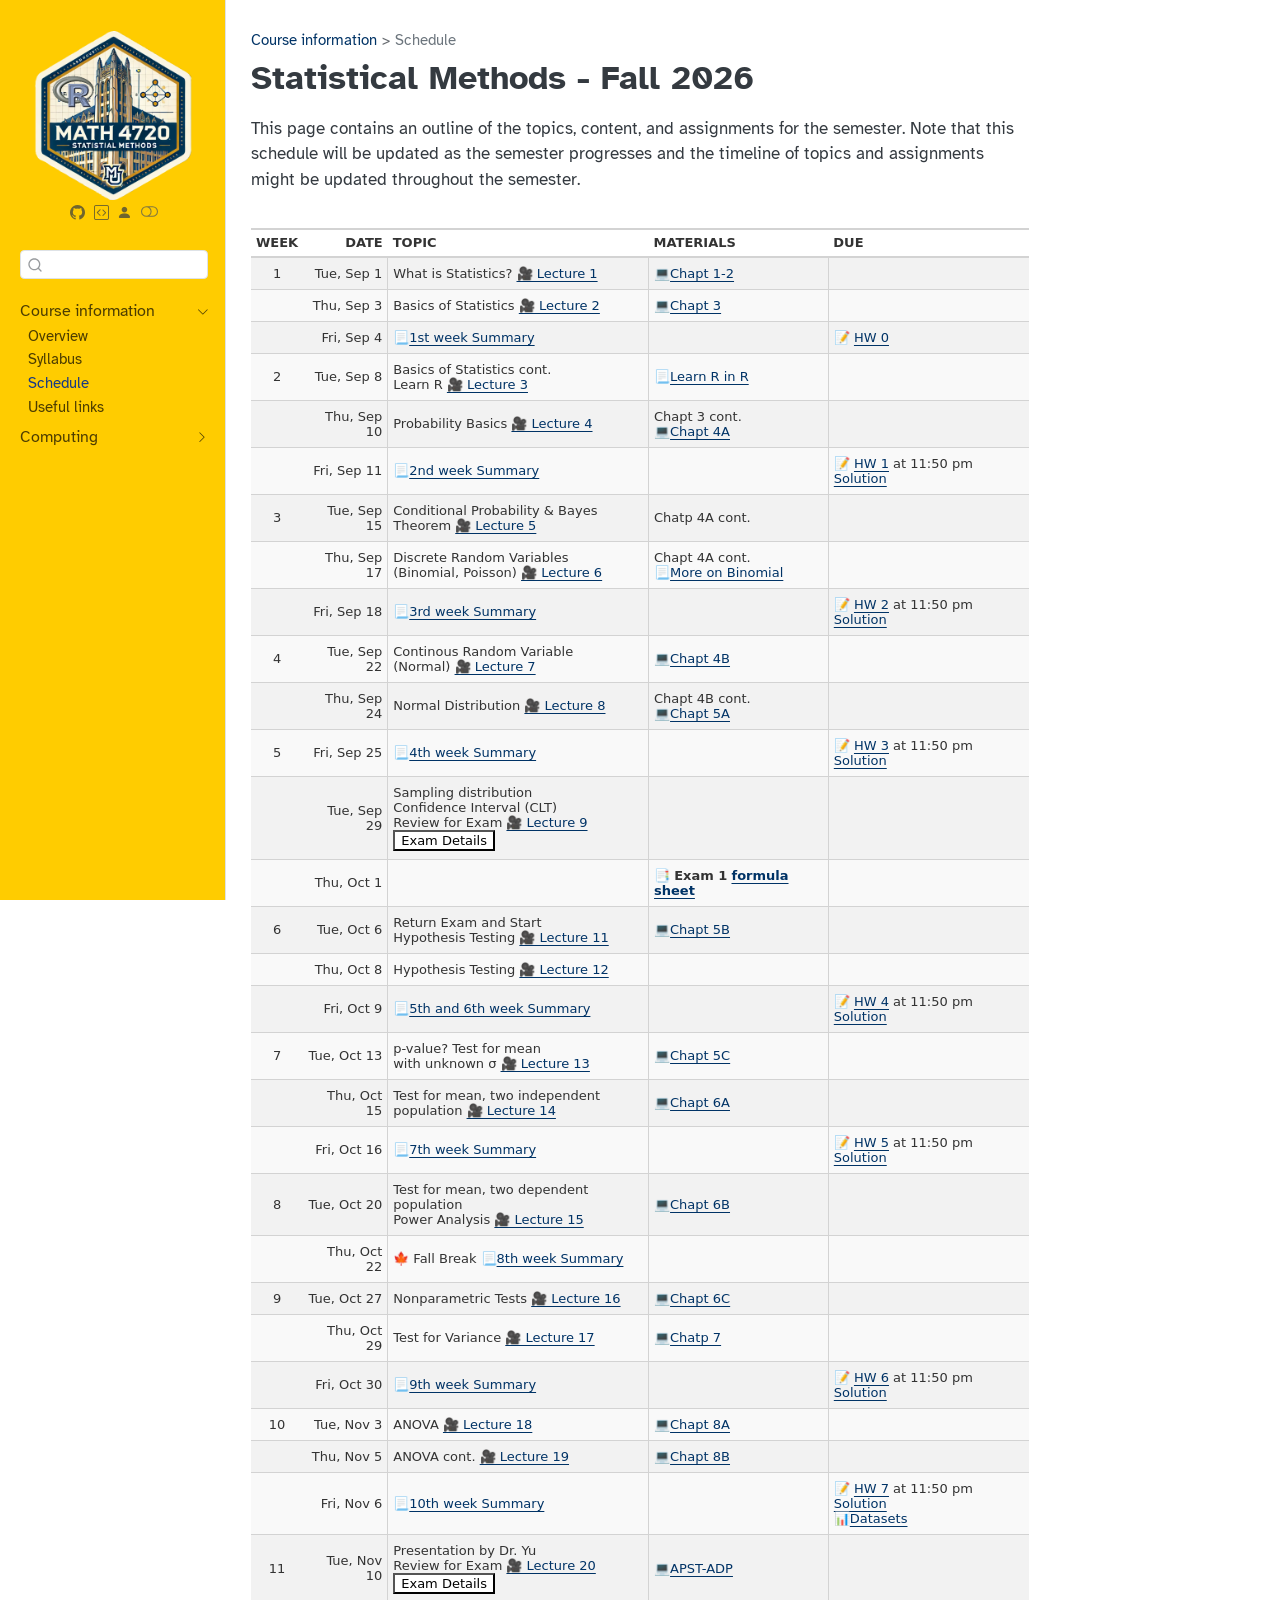
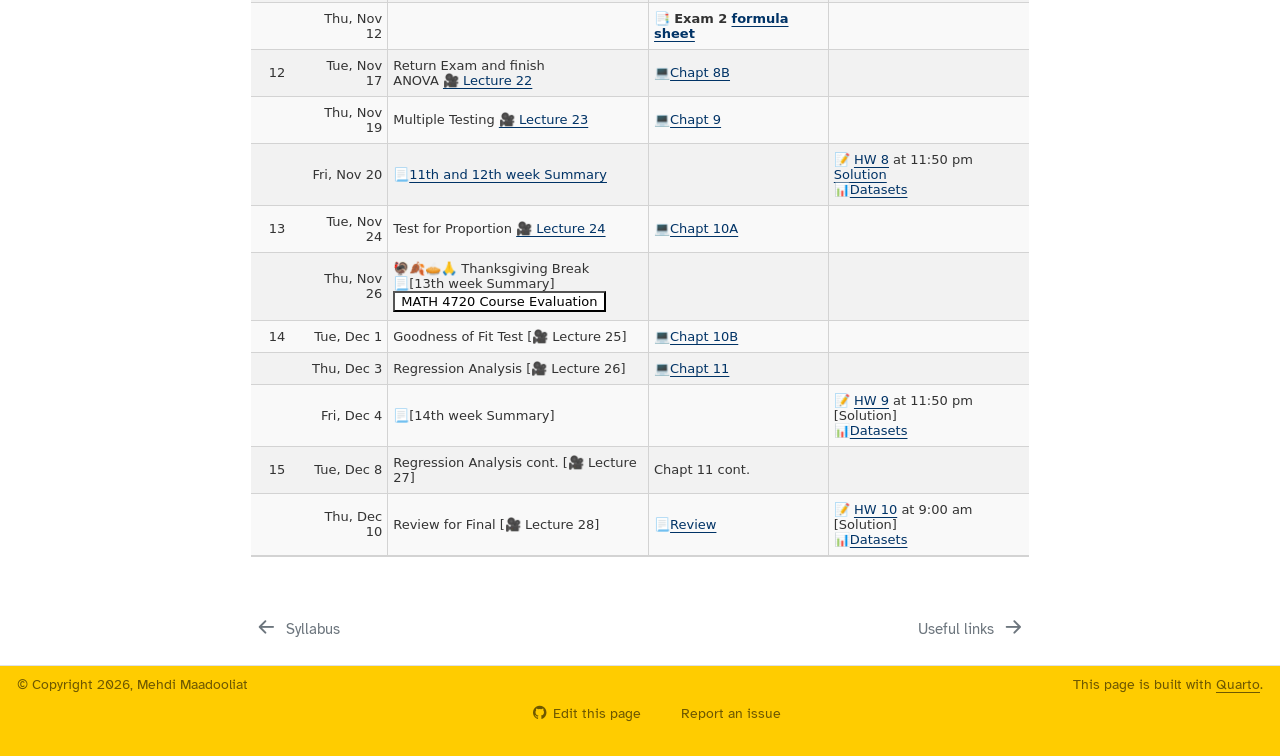
==== commit 1b2ec669: "Deploying to gh-pages from @ mmadoliat/statmeth-f26@0446f968d8e35366f030cc1d44393b538f3a0ad5 🚀" ====
--- a/index.html
+++ b/index.html
@@ -209,23 +209,23 @@
 <div class="cell">
 <div class="cell-output-display">
 <div>
-<div id="fuoxumwwlo" style="padding-left:0px;padding-right:0px;padding-top:10px;padding-bottom:10px;overflow-x:auto;overflow-y:auto;width:auto;height:auto;">
-<style>#fuoxumwwlo table {
+<div id="gjruofldko" style="padding-left:0px;padding-right:0px;padding-top:10px;padding-bottom:10px;overflow-x:auto;overflow-y:auto;width:auto;height:auto;">
+<style>#gjruofldko table {
   font-family: system-ui, 'Segoe UI', Roboto, Helvetica, Arial, sans-serif, 'Apple Color Emoji', 'Segoe UI Emoji', 'Segoe UI Symbol', 'Noto Color Emoji';
   -webkit-font-smoothing: antialiased;
   -moz-osx-font-smoothing: grayscale;
 }
 
-#fuoxumwwlo thead, #fuoxumwwlo tbody, #fuoxumwwlo tfoot, #fuoxumwwlo tr, #fuoxumwwlo td, #fuoxumwwlo th {
+#gjruofldko thead, #gjruofldko tbody, #gjruofldko tfoot, #gjruofldko tr, #gjruofldko td, #gjruofldko th {
   border-style: none;
 }
 
-#fuoxumwwlo p {
+#gjruofldko p {
   margin: 0;
   padding: 0;
 }
 
-#fuoxumwwlo .gt_table {
+#gjruofldko .gt_table {
   display: table;
   border-collapse: collapse;
   line-height: normal;
@@ -251,12 +251,12 @@
   border-left-color: #D3D3D3;
 }
 
-#fuoxumwwlo .gt_caption {
+#gjruofldko .gt_caption {
   padding-top: 4px;
   padding-bottom: 4px;
 }
 
-#fuoxumwwlo .gt_title {
+#gjruofldko .gt_title {
   color: #333333;
   font-size: 125%;
   font-weight: initial;
@@ -268,7 +268,7 @@
   border-bottom-width: 0;
 }
 
-#fuoxumwwlo .gt_subtitle {
+#gjruofldko .gt_subtitle {
   color: #333333;
   font-size: 85%;
   font-weight: initial;
@@ -280,7 +280,7 @@
   border-top-width: 0;
 }
 
-#fuoxumwwlo .gt_heading {
+#gjruofldko .gt_heading {
   background-color: #FFFFFF;
   text-align: center;
   border-bottom-color: #FFFFFF;
@@ -292,13 +292,13 @@
   border-right-color: #D3D3D3;
 }
 
-#fuoxumwwlo .gt_bottom_border {
+#gjruofldko .gt_bottom_border {
   border-bottom-style: solid;
   border-bottom-width: 2px;
   border-bottom-color: #D3D3D3;
 }
 
-#fuoxumwwlo .gt_col_headings {
+#gjruofldko .gt_col_headings {
   border-top-style: solid;
   border-top-width: 2px;
   border-top-color: #D3D3D3;
@@ -313,7 +313,7 @@
   border-right-color: #D3D3D3;
 }
 
-#fuoxumwwlo .gt_col_heading {
+#gjruofldko .gt_col_heading {
   color: #333333;
   background-color: #FFFFFF;
   font-size: 100%;
@@ -333,7 +333,7 @@
   overflow-x: hidden;
 }
 
-#fuoxumwwlo .gt_column_spanner_outer {
+#gjruofldko .gt_column_spanner_outer {
   color: #333333;
   background-color: #FFFFFF;
   font-size: 100%;
@@ -345,15 +345,15 @@
   padding-right: 4px;
 }
 
-#fuoxumwwlo .gt_column_spanner_outer:first-child {
+#gjruofldko .gt_column_spanner_outer:first-child {
   padding-left: 0;
 }
 
-#fuoxumwwlo .gt_column_spanner_outer:last-child {
+#gjruofldko .gt_column_spanner_outer:last-child {
   padding-right: 0;
 }
 
-#fuoxumwwlo .gt_column_spanner {
+#gjruofldko .gt_column_spanner {
   border-bottom-style: solid;
   border-bottom-width: 2px;
   border-bottom-color: #D3D3D3;
@@ -365,11 +365,11 @@
   width: 100%;
 }
 
-#fuoxumwwlo .gt_spanner_row {
+#gjruofldko .gt_spanner_row {
   border-bottom-style: hidden;
 }
 
-#fuoxumwwlo .gt_group_heading {
+#gjruofldko .gt_group_heading {
   padding-top: 8px;
   padding-bottom: 8px;
   padding-left: 5px;
@@ -395,7 +395,7 @@
   text-align: left;
 }
 
-#fuoxumwwlo .gt_empty_group_heading {
+#gjruofldko .gt_empty_group_heading {
   padding: 0.5px;
   color: #333333;
   background-color: #FFFFFF;
@@ -410,15 +410,15 @@
   vertical-align: middle;
 }
 
-#fuoxumwwlo .gt_from_md > :first-child {
+#gjruofldko .gt_from_md > :first-child {
   margin-top: 0;
 }
 
-#fuoxumwwlo .gt_from_md > :last-child {
+#gjruofldko .gt_from_md > :last-child {
   margin-bottom: 0;
 }
 
-#fuoxumwwlo .gt_row {
+#gjruofldko .gt_row {
   padding-top: 8px;
   padding-bottom: 8px;
   padding-left: 5px;
@@ -437,7 +437,7 @@
   overflow-x: hidden;
 }
 
-#fuoxumwwlo .gt_stub {
+#gjruofldko .gt_stub {
   color: #333333;
   background-color: #FFFFFF;
   font-size: 100%;
@@ -450,7 +450,7 @@
   padding-right: 5px;
 }
 
-#fuoxumwwlo .gt_stub_row_group {
+#gjruofldko .gt_stub_row_group {
   color: #333333;
   background-color: #FFFFFF;
   font-size: 100%;
@@ -464,15 +464,15 @@
   vertical-align: top;
 }
 
-#fuoxumwwlo .gt_row_group_first td {
+#gjruofldko .gt_row_group_first td {
   border-top-width: 2px;
 }
 
-#fuoxumwwlo .gt_row_group_first th {
+#gjruofldko .gt_row_group_first th {
   border-top-width: 2px;
 }
 
-#fuoxumwwlo .gt_summary_row {
+#gjruofldko .gt_summary_row {
   color: #333333;
   background-color: #FFFFFF;
   text-transform: inherit;
@@ -482,16 +482,16 @@
   padding-right: 5px;
 }
 
-#fuoxumwwlo .gt_first_summary_row {
+#gjruofldko .gt_first_summary_row {
   border-top-style: solid;
   border-top-color: #D3D3D3;
 }
 
-#fuoxumwwlo .gt_first_summary_row.thick {
+#gjruofldko .gt_first_summary_row.thick {
   border-top-width: 2px;
 }
 
-#fuoxumwwlo .gt_last_summary_row {
+#gjruofldko .gt_last_summary_row {
   padding-top: 8px;
   padding-bottom: 8px;
   padding-left: 5px;
@@ -501,7 +501,7 @@
   border-bottom-color: #D3D3D3;
 }
 
-#fuoxumwwlo .gt_grand_summary_row {
+#gjruofldko .gt_grand_summary_row {
   color: #333333;
   background-color: #FFFFFF;
   text-transform: inherit;
@@ -511,7 +511,7 @@
   padding-right: 5px;
 }
 
-#fuoxumwwlo .gt_first_grand_summary_row {
+#gjruofldko .gt_first_grand_summary_row {
   padding-top: 8px;
   padding-bottom: 8px;
   padding-left: 5px;
@@ -521,7 +521,7 @@
   border-top-color: #D3D3D3;
 }
 
-#fuoxumwwlo .gt_last_grand_summary_row_top {
+#gjruofldko .gt_last_grand_summary_row_top {
   padding-top: 8px;
   padding-bottom: 8px;
   padding-left: 5px;
@@ -531,11 +531,11 @@
   border-bottom-color: #D3D3D3;
 }
 
-#fuoxumwwlo .gt_striped {
+#gjruofldko .gt_striped {
   background-color: rgba(128, 128, 128, 0.05);
 }
 
-#fuoxumwwlo .gt_table_body {
+#gjruofldko .gt_table_body {
   border-top-style: solid;
   border-top-width: 2px;
   border-top-color: #D3D3D3;
@@ -544,7 +544,7 @@
   border-bottom-color: #D3D3D3;
 }
 
-#fuoxumwwlo .gt_footnotes {
+#gjruofldko .gt_footnotes {
   color: #333333;
   background-color: #FFFFFF;
   border-bottom-style: none;
@@ -558,7 +558,7 @@
   border-right-color: #D3D3D3;
 }
 
-#fuoxumwwlo .gt_footnote {
+#gjruofldko .gt_footnote {
   margin: 0px;
   font-size: 90%;
   padding-top: 4px;
@@ -567,7 +567,7 @@
   padding-right: 5px;
 }
 
-#fuoxumwwlo .gt_sourcenotes {
+#gjruofldko .gt_sourcenotes {
   color: #333333;
   background-color: #FFFFFF;
   border-bottom-style: none;
@@ -581,7 +581,7 @@
   border-right-color: #D3D3D3;
 }
 
-#fuoxumwwlo .gt_sourcenote {
+#gjruofldko .gt_sourcenote {
   font-size: 90%;
   padding-top: 4px;
   padding-bottom: 4px;
@@ -589,72 +589,72 @@
   padding-right: 5px;
 }
 
-#fuoxumwwlo .gt_left {
+#gjruofldko .gt_left {
   text-align: left;
 }
 
-#fuoxumwwlo .gt_center {
+#gjruofldko .gt_center {
   text-align: center;
 }
 
-#fuoxumwwlo .gt_right {
+#gjruofldko .gt_right {
   text-align: right;
   font-variant-numeric: tabular-nums;
 }
 
-#fuoxumwwlo .gt_font_normal {
+#gjruofldko .gt_font_normal {
   font-weight: normal;
 }
 
-#fuoxumwwlo .gt_font_bold {
+#gjruofldko .gt_font_bold {
   font-weight: bold;
 }
 
-#fuoxumwwlo .gt_font_italic {
+#gjruofldko .gt_font_italic {
   font-style: italic;
 }
 
-#fuoxumwwlo .gt_super {
+#gjruofldko .gt_super {
   font-size: 65%;
 }
 
-#fuoxumwwlo .gt_footnote_marks {
+#gjruofldko .gt_footnote_marks {
   font-size: 75%;
   vertical-align: 0.4em;
   position: initial;
 }
 
-#fuoxumwwlo .gt_asterisk {
+#gjruofldko .gt_asterisk {
   font-size: 100%;
   vertical-align: 0;
 }
 
-#fuoxumwwlo .gt_indent_1 {
+#gjruofldko .gt_indent_1 {
   text-indent: 5px;
 }
 
-#fuoxumwwlo .gt_indent_2 {
+#gjruofldko .gt_indent_2 {
   text-indent: 10px;
 }
 
-#fuoxumwwlo .gt_indent_3 {
+#gjruofldko .gt_indent_3 {
   text-indent: 15px;
 }
 
-#fuoxumwwlo .gt_indent_4 {
+#gjruofldko .gt_indent_4 {
   text-indent: 20px;
 }
 
-#fuoxumwwlo .gt_indent_5 {
+#gjruofldko .gt_indent_5 {
   text-indent: 25px;
 }
 
-#fuoxumwwlo .katex-display {
+#gjruofldko .katex-display {
   display: inline-flex !important;
   margin-bottom: 0.75em !important;
 }
 
-#fuoxumwwlo div.Reactable > div.rt-table > div.rt-thead > div.rt-tr.rt-tr-group-header > div.rt-th-group:after {
+#gjruofldko div.Reactable > div.rt-table > div.rt-thead > div.rt-tr.rt-tr-group-header > div.rt-th-group:after {
   height: 0px !important;
 }
 </style>
@@ -968,7 +968,7 @@
 <tr class="even">
 <td class="gt_row gt_center gt_striped" headers="week">13</td>
 <td class="gt_row gt_right gt_striped" headers="date" style="border-right-width: 1px; border-right-style: solid; border-right-color: #D3D3D3">Tue, Nov 24</td>
-<td class="gt_row gt_left gt_striped" headers="topic" style="border-right-width: 1px; border-right-style: solid; border-right-color: #D3D3D3"><p>Test for Proportion [🎥 Lecture 24]</p></td>
+<td class="gt_row gt_left gt_striped" headers="topic" style="border-right-width: 1px; border-right-style: solid; border-right-color: #D3D3D3"><p>Test for Proportion <a href="https://marq.sharepoint.com/:v:/t/SIS_1820_1_0054/IQAfYIRRYqFmRbVydGzhTbTEAe23U2gfIBaemMXcS8kV514?e=Ke4Es5">🎥 Lecture 24</a></p></td>
 <td class="gt_row gt_left gt_striped" headers="materials" style="border-right-width: 1px; border-right-style: solid; border-right-color: #D3D3D3"><p>💻<a href="./slides/pdf/Chapt10A.pdf">Chapt 10A</a></p></td>
 <td class="gt_row gt_left gt_striped" headers="due"><br>
 </td>
@@ -1023,7 +1023,7 @@
 <td class="gt_row gt_right gt_striped" headers="date" style="border-right-width: 1px; border-right-style: solid; border-right-color: #D3D3D3">Thu, Dec 10</td>
 <td class="gt_row gt_left gt_striped" headers="topic" style="border-right-width: 1px; border-right-style: solid; border-right-color: #D3D3D3"><p>Review for Final [🎥 Lecture 28]</p></td>
 <td class="gt_row gt_left gt_striped" headers="materials" style="border-right-width: 1px; border-right-style: solid; border-right-color: #D3D3D3"><p>📃<a href="./slides/pdf/Review.pdf">Review</a></p></td>
-<td class="gt_row gt_left gt_striped" headers="due"><p>📝 <a href="http://d2l.mu.edu/">HW 10</a> at 11:00 am [Solution] <br> 📊<a href="./sol/HW10.rda">Datasets</a></p></td>
+<td class="gt_row gt_left gt_striped" headers="due"><p>📝 <a href="http://d2l.mu.edu/">HW 10</a> at 9:00 am [Solution] <br> 📊<a href="./sol/HW10.rda">Datasets</a></p></td>
 </tr>
 </tbody>
 </table>
